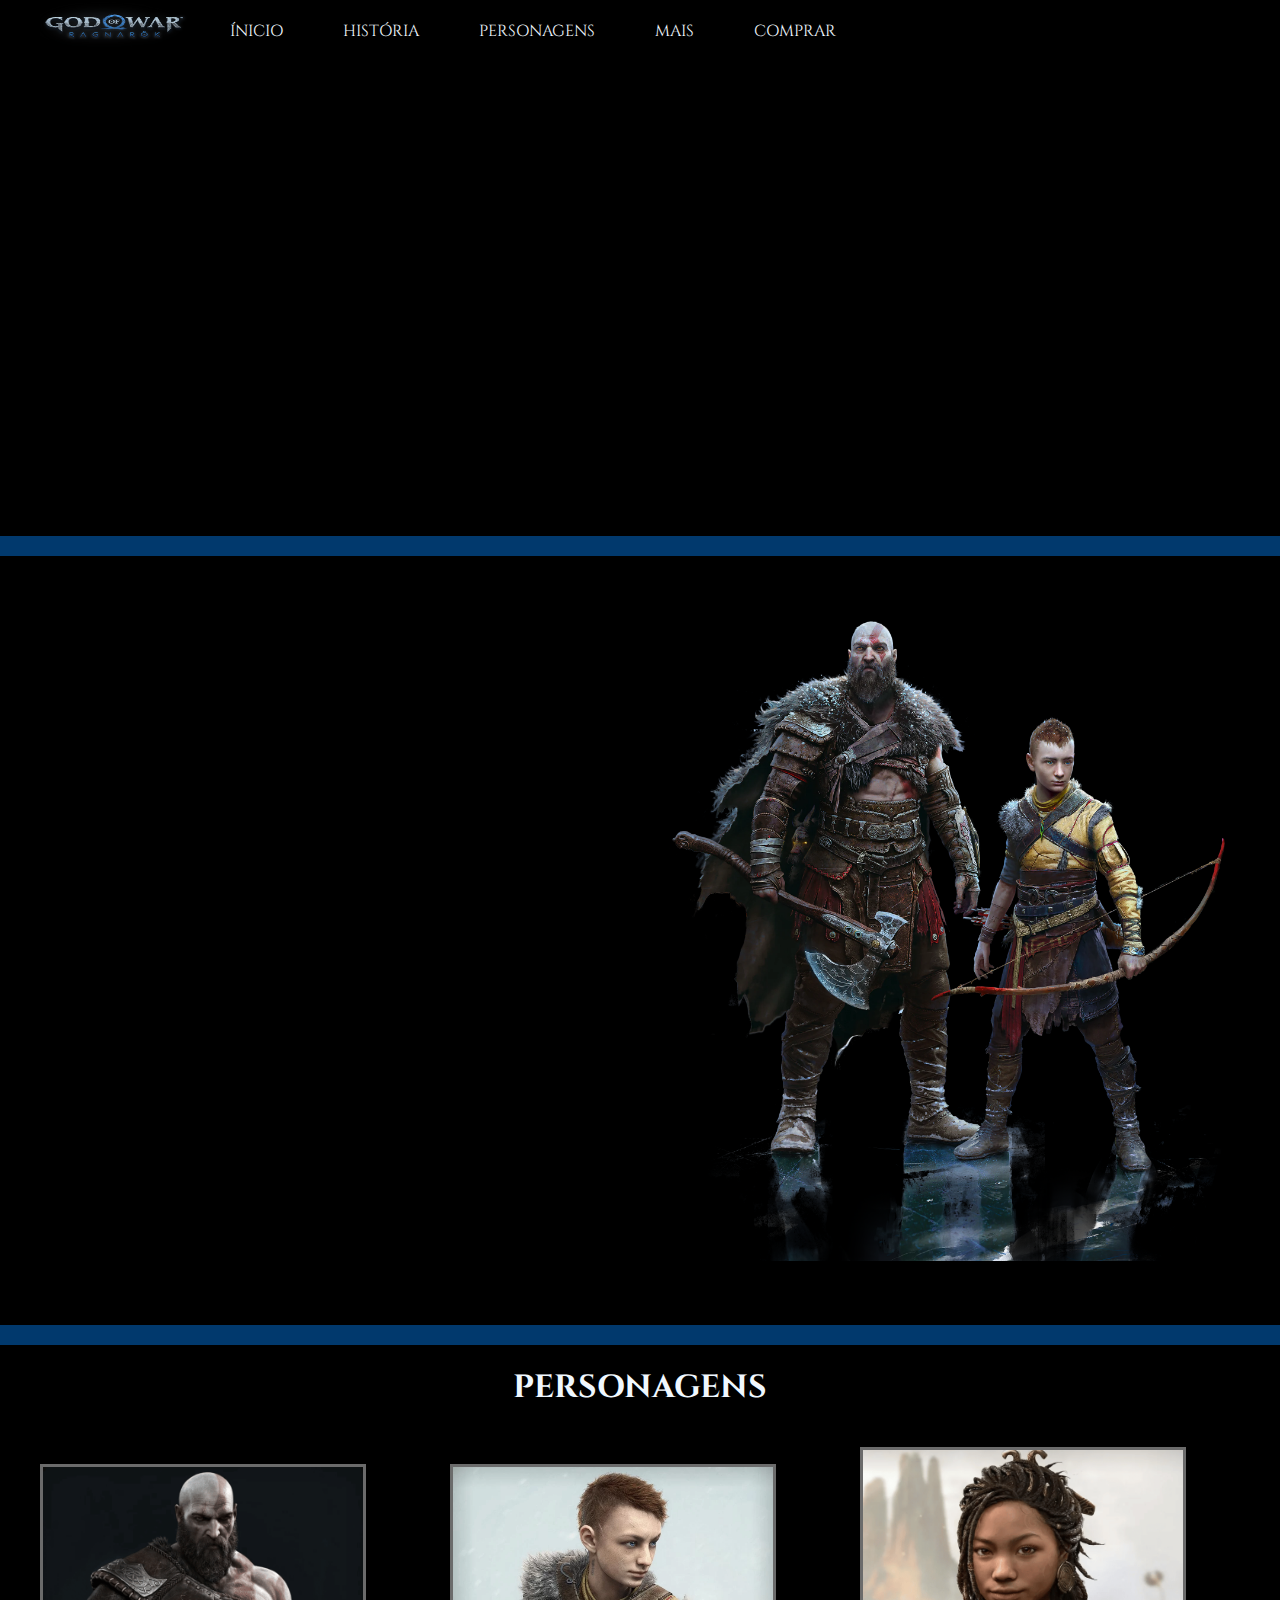
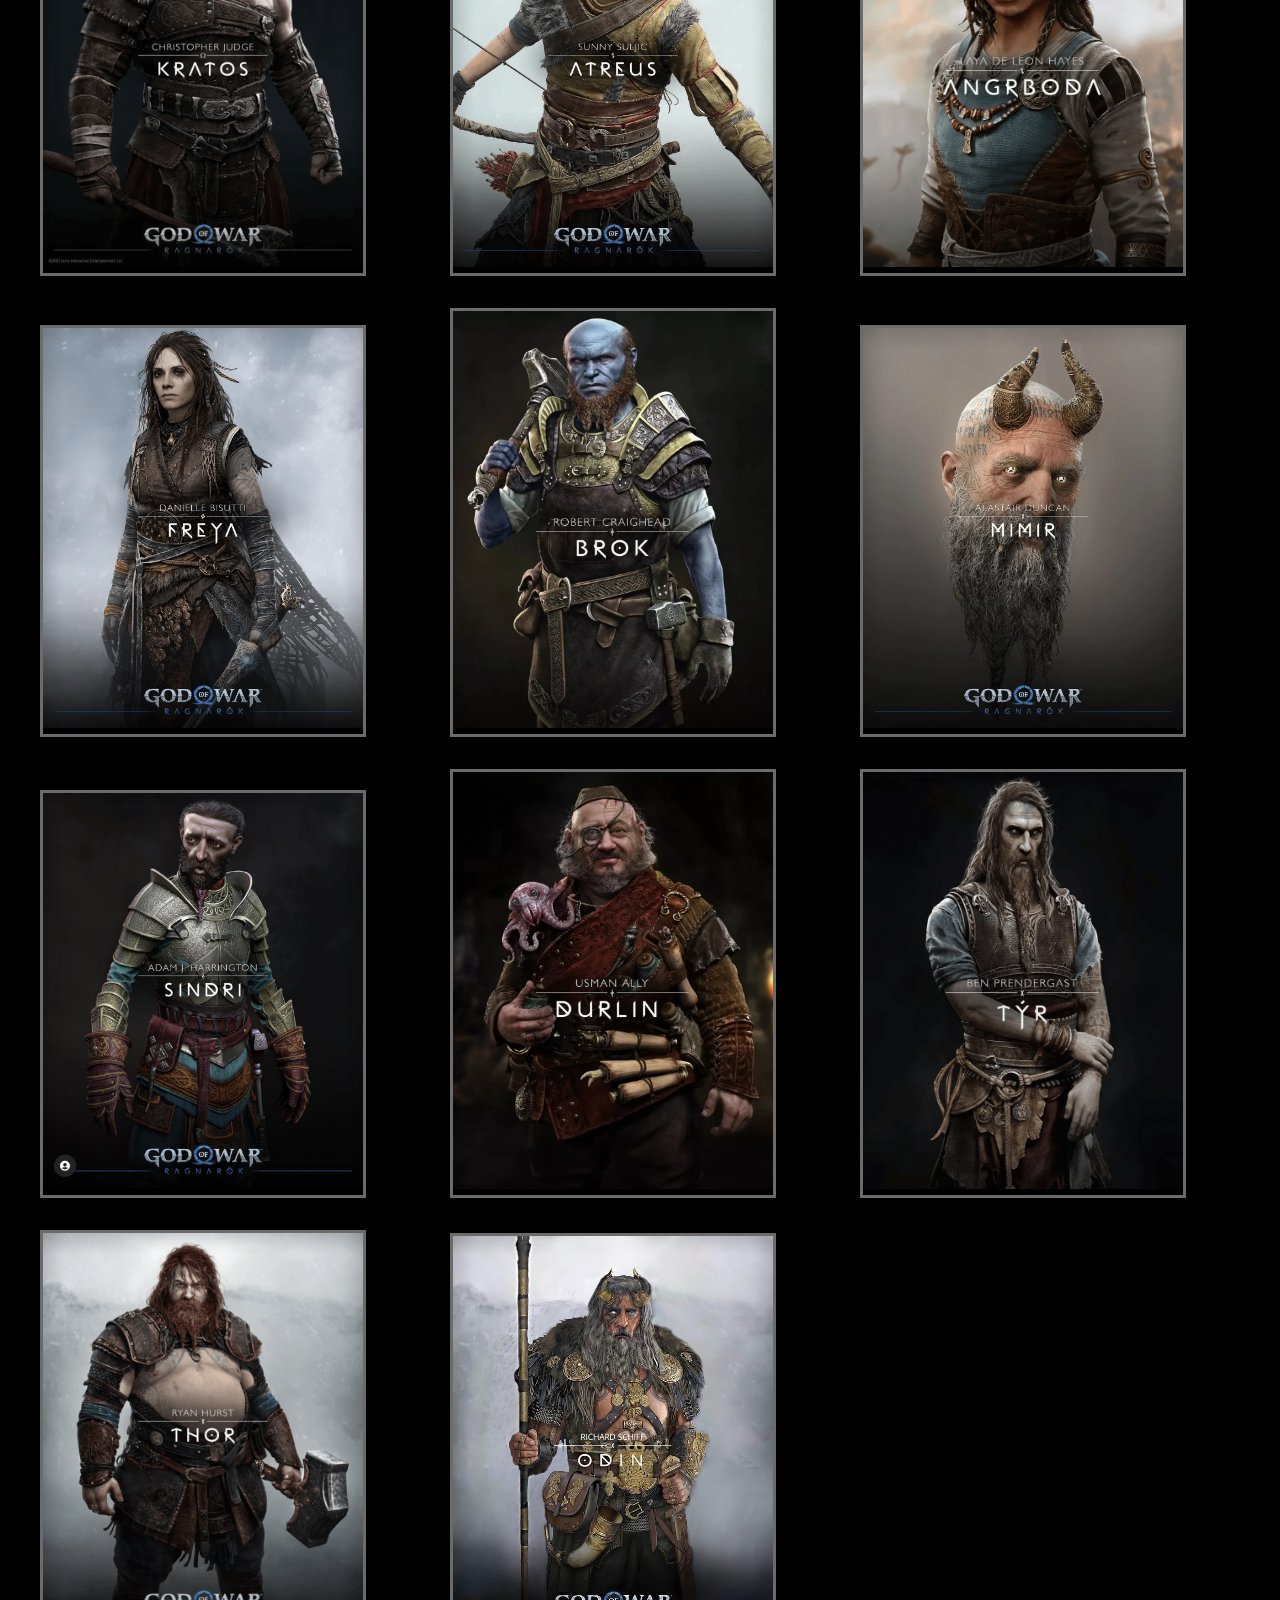
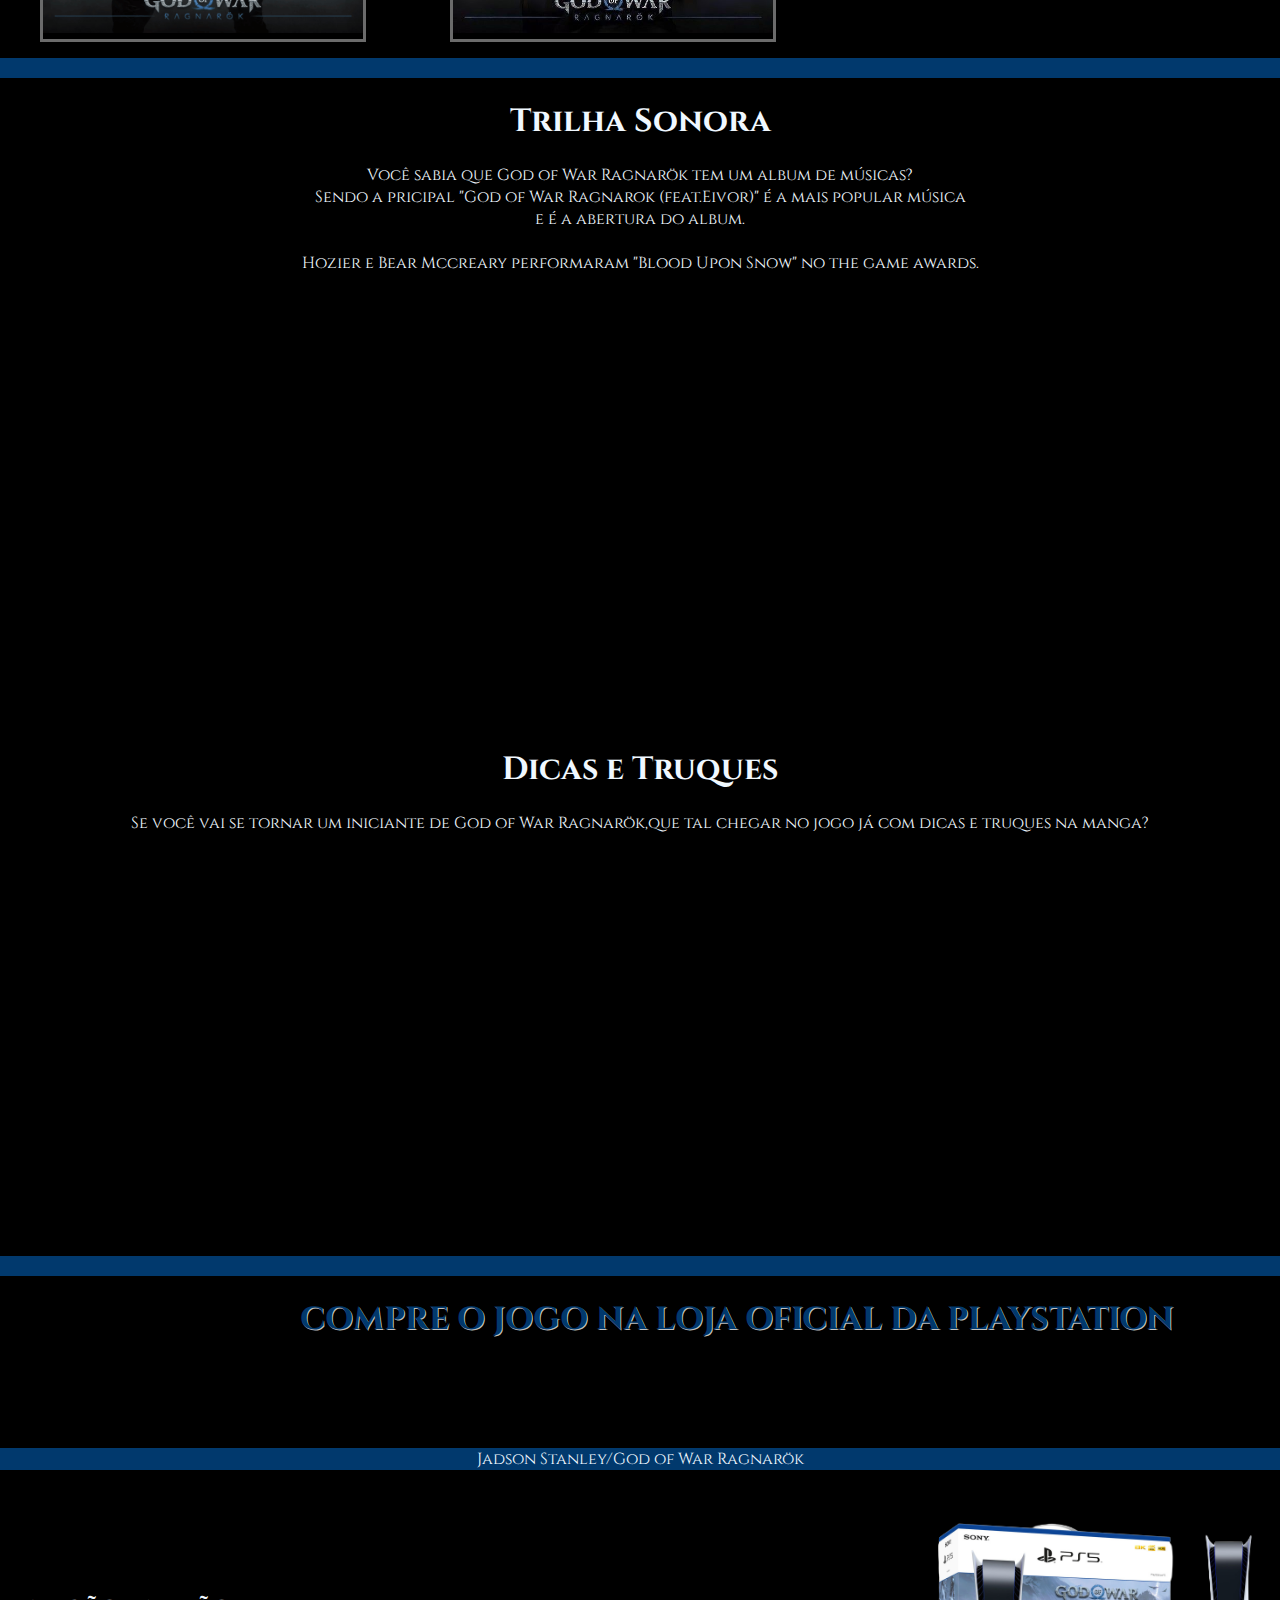
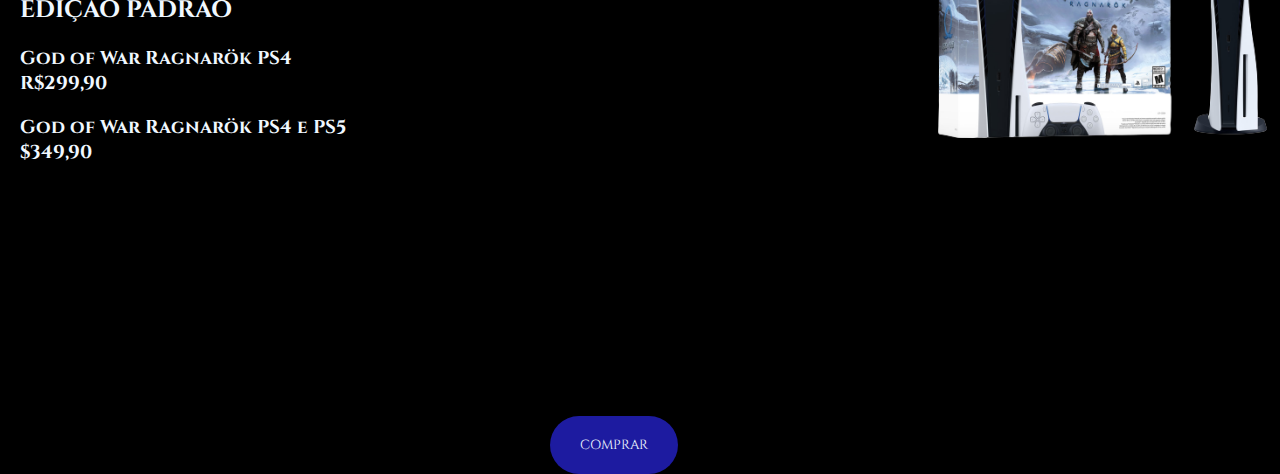
==== index.html @ a77cc80f "Add files via upload" ====
<!DOCTYPE html>
<html lang="pt_BR">
<head>
    <meta charset="UTF-8">
    <meta name="viewport" content="width=device-width, initial-scale=1.0">
    <link rel="preconnect" href="https://fonts.googleapis.com">

<!--Fonte-->
    <link rel="preconnect" href="https://fonts.gstatic.com" crossorigin>
<link href="https://fonts.googleapis.com/css2?family=Cinzel&display=swap" rel="stylesheet">
<!--Estilo-->
    <link rel="stylesheet" href="./src/css/style.css">
<!--Icone-->
    <link rel="icon" href="src/img/god r icon.png" type="img">
<!--Título-->
    <title>God of War Ragnarök</title>

</head>
    <body>
    
        <header>
     
            <!--menu-->
        
            
            <button class="menuresp">&#9776</button>
            <nav id="menu">
               
                 
                <ul>
                    
                    <img class="logo" src="src/img/God-Of-War-Ragnarok-Logo-PNG.png" width="200" height="80">
                    <li><a href="#home">ÍNICIO</a></li>
            
                
                    <li><a href="#historia">HISTÓRIA</a></li>
            
                
                    <li><a href="#personagens">PERSONAGENS</a></li>
            
                
                    <li><a href="#mais">MAIS</a></li>
            
                
                    <li><a href="#comprar">COMPRAR</a></li>
        

                    <li><a href="#">FECHAR</a></li>
                </ul>
     
        
            </nav>
    
        </header>
  
        <main>
     
        
            <article>
     
            
                <iframe id="home" class="godyt" width="100%" height="500" src="https://www.youtube.com/embed/x6oF3Jxu7X0?controls=0" title="God Of War Ragnarök - Trailer de Revelação do PlayStation Showcase 2021 | PS5" frameborder="0" allow="accelerometer; autoplay; clipboard-write; encrypted-media; gyroscope; picture-in-picture; web-share" allowfullscreen></iframe>
             
                <hr>
     
                <!--HISTÓRIA-->
    
                <div class="hb">
                    
                    <h1 id="historia">HISTÓRIA</h1>
     
                
                    <br>
     
                
                    <img class="hpng" src="src/img/kratos e atreus.webp" width="50%">
     
                
                    <p class="th">
     
                    
                        God of War: Ragnarok, se passa três anos<br>

     
                    
                        após o evento do jogo de 2018, com Atreus um pouco mais velho enquanto tenta entender <br> 
    
                    
                        suas origens e a importância de seu nome de batismo — Loki.<br><br>
     
     
    
     
                    
                        busca por respostas vai desencadear no auge do Ragnarok, o fim dos tempos Nórdicos.
     
                    <br><br>

     
                    Kratos irá auxiliar seu filho em sua jornada<br> 
     
                    explicações, acompanhado novamente da cabeça de Mimir. Em algum momento de sua busca <br>
     
                    os personagens irão se encontrar com Tyr,<br>
 
     
                    o Deus da Guerra Nórdico. <br><br>

     
                    Ele foi mencionado no jogo anterior, onde todos acreditavam <br>
     
                    que estava morto, mas que estava somente preso e será resgatado por Kratos — para ser um <br>
     
                    aliado ou inimigo.<br><br>


    
                    Com o Ragnarok se aproximando a guerra contra<br>
     
                    Asgard será inevitável e novos inimigos estarão no caminho de Atreus. Um deles é Thor, que <br>
     
                    já apareceu por um breve momento em uma cena pós-créditos do jogo anterior.<br><br>

     
                    Mas rivais antigos também estão presente. Freya,<br>
     
                    que jurou destruir Kratos e seu filho após derrotarem Baldur, estará de volta. <br><br> 
     
     
                    Anteriormente uma aliada, a personagem
     
                    nutre uma grande ira<br> contra os protagonistas e fará de tudo para
     
                    vingar a morte<br>  de seu descendente.</p>
    
                </div>
     
    
                <hr>

    
                <!--PERSONAGENS-->
     
                <h1 id="personagens">PERSONAGENS</h1>
       
        
                    <figure class="imgtexto"><img src="src/img/kratos.png" alt="Kratos" width="25%">
            
            
                    
                        <figcaption>Kratos era um guerreiro espartano <br>
                
                        
                            que desde criança sempre teve um grande <br>
                
                        
                            talento para a 
               
                        
                            guerra por causa de <br> suas origens divinas. Ele é um <br> 
                
                        
                            semideus, filho de Zeus com uma mortal, mas  não 
                
                        
                            sabia disso. Kratos tem <br> um irmão gêmeo chamado Deimos, <br>
                
                        
                            cuja história é revelada em <br>
                
                        
                            God of War: 
                
                        
                            Ghost of Sparta.
                
            
                    
                        </figcaption>
                    </figure>        
        
        
                    <figure class="imgtexto"><img src="src/img/atreus.webp" alt="Atreus" >
            
            
                        <figcaption>Atreus é filho de Kratos e Faye, uma Gigante da raça Jotun, 
                
                            e está em busca de entender quem ele é e o que a linhagem da mãe significa para seu futuro.
                
                            uma vez, ele será um personagem companheiro no novo jogo, oferecendo flechas e invocações 
                
                            mágicas como ajuda no combate.
            
                        </figcaption>
                    </figure>
        
        
                    <figure class="imgtexto"><img src="src/img/angrboda.png" alt="angrboda" >
           
           
                        <figcaption>Angrboda é uma jovem da raça Jotun, ou seja, é uma das poucas Gigantes que ainda estão vivas.
                
                            Em Ragnarok, ela será um interesse amoroso de Atreus.
                
                        </figcaption>
                    </figure>

        
                    <figure class="imgtexto"><img src="src/img/freya.webp" alt="Kratos" >
            
            
                        <figcaption>Ao lado de Thor, Freya é a outra vilã de Ragnarok. Ela foi introduzida no primeiro jogo
                 
                            e teve um papel importante na trama.
                
                 
                            Agora, a personagem está em busca de vingança contra Kratos pela morte de Baldur, seu filho. 
                
                            Ela é uma guerreira que sabe lutar e usar a arte da magia dos Vanir, um clã de deuses poderosos.
            
                        </figcaption>
                    </figure>

        
                    <figure class="imgtexto"><img src="src/img/brok.webp" alt="Kratos" >
            
            
                        <figcaption>Brok e Sindri são anões ferreiros, que se tornaram mestres na arte de criação de
                 
                            equipamentos de metal. Eles foram responsáveis por forjar o Machado Leviatã, de Kratos, 
                 
                            e a Mjölnir, o temido martelo de Thor.
                
                        </figcaption>
                    </figure>

        
                    <figure class="imgtexto"><img src="src/img/mimir.webp" alt="Kratos"  >
            
            
                        <figcaption>Mimir é o homem mais inteligente dos Nove Reinos e continua oferecendo conhecimento
                 
                            e informações para Kratos e Atreus enquanto é carinhosamente carregado no cinto do espartano.
                
                        </figcaption>
                    </figure>
    
        
                    <figure class="imgtexto"><img src="src/img/sindrii.jpeg" alt="Kratos">
            
            
                        <figcaption>Brok e Sindri são anões ferreiros, que se tornaram mestres na arte de criação
                 
                            de equipamentos de metal. Eles foram responsáveis por forjar o Machado Leviatã, de Kratos,
                  
                            e a Mjölnir, o temido martelo de Thor.
                
                        </figcaption>
                    </figure>

        
                    <figure class="imgtexto"><img src="src/img/durlin2.webp" alt="Kratos" >
            
            
                        <figcaption>
                
                            Durlin é um dos primeiros anões criados pelos deuses.
            
                        </figcaption>
                    </figure>
        
        
                    <figure class="imgtexto"><img src="src/img/tyr.png" alt="Kratos" >
            
            
                        <figcaption>Týr é o deus da guerra da mitologia nórdica e filho de Odin. Ao contrário da sua família
                
                            , ele não apoiou o extermínio dos Gigantes e tentou firmar um selo de paz com o clã Jotun.
                 
                            No entanto, acabou sendo aprisionado pelo próprio pai.
                
                        </figcaption>
                    </figure>

        
                    <figure class="imgtexto"><img src="src/img/thor.png" alt="Kratos" >
            
            
                        <figcaption>Um dos personagens inéditos e mais esperados pelos fãs, Thor é o deus do trovão 
                
                            e filho de Odin, sendo responsável pelo quase extermínio dos Gigantes nos Nove Reinos.

                
                            Com o poderoso martelo Mjölnir, ele será um dos principais vilões da história por 
                
                            estar em busca de vingança contra Kratos pela morte de seus filhos, Magni e Modi.
            
                        </figcaption>
                    </figure>

        
                    <figure class="imgtexto"><img src="src/img/odin.jpg" alt="Kratos" >
            
            
                        <figcaption>Ele é um dos deuses mais poderosos da mitologia nórdica, sendo rei de Asgard,
                 
                            pai de Thor e líder dos clãs Aesir e Vanir.
                
                        </figcaption>
                    </figure>
       
                </div>
      
            </article>

       
        <hr>

       
       <!--MAIS-->
      
            <article>
        
        
                <h1 id="mais">Trilha Sonora</h1>
      
      
        
                <p class="maistext">Você sabia que God of War Ragnarök tem um album de músicas?<br>
        
                    Sendo a pricipal "God of War Ragnarok (feat.Eivor)" é a mais popular música<br> e é a abertura do album.<br>
        
                    <br> Hozier e Bear Mccreary performaram "Blood Upon Snow" no the game awards. <br> </p>

        
                    <iframe class="soundtrack" height="400" src="https://www.youtube.com/embed/BQMXQSKoAtg" title="God of War: Ragnarök - Complete Soundtrack - Full OST Album" frameborder="0" allow="accelerometer; autoplay; clipboard-write; encrypted-media; gyroscope; picture-in-picture; web-share" allowfullscreen></iframe>
        

       
                    <h1>Dicas e Truques</h1> 
        
       
                <p class="maistext">Se você vai se tornar um iniciante de God of War Ragnarök,que tal chegar no jogo já com dicas e truques na manga?</p>

       
                <iframe class="dt" height="400" src="https://www.youtube.com/embed/3df2_dBWqjk" title="GOD OF WAR RAGNAROK: 10 DICAS &amp; TRUQUES PARA EXTRAIR O MÁXIMO DO GAMEPLAY (SEM SPOILERS)" frameborder="0" allow="accelerometer; autoplay; clipboard-write; encrypted-media; gyroscope; picture-in-picture; web-share" allowfullscreen></iframe>
      
            </article>

      <hr>
      
      <!--COMPRAR-->
        <article>
            <div id="comprar">
                <video src="src/video/video kratos byNegaoLimdo.mp4" width="99%" autoplay muted loop></video>
                
                <div class="sobrepor">

                 <h1 class="ctitulo"> COMPRE O JOGO NA LOJA OFICIAL DA PLAYSTATION</h1>
        
                    <button class="comprarjogo"><a class="linkcj"
                 
                      href="https://www.playstation.com/pt-br/games/god-of-war-ragnarok/#buy-now">
                      COMPRAR</a>
                
                    </button>
       
                  <img class="ci" src="src/img/produtos png.png" width="50%">
                  
                    <div class="ctxt">
                       <h2>EDIÇÃO PADRÃO</h2>
        
                       <h3>God of War Ragnarök PS4 <br>
                       R$299,90</h3>

                      <h3> God of War Ragnarök PS4 e PS5 <br>
                       $349,90</h3>
                    </div>
                </div>
            </div>
        </article>  
          
        <article>

        </article>
    

    </main>
       
            <!--RODAPÉ-->
      
            <footer>
        
       
                <nav>
           
                        <p class="footertext">Jadson Stanley/God of War Ragnarök</p>
       
                </nav>
       
    
            </footer>
     
    </body>
</html>
---- src/css/style.css ----
body{
    background: rgb(0, 0, 0);
    margin: 0;
}

*{
    color: aliceblue;
    font-family: 'Cinzel', serif;
}

.menuresp{
  background-color: transparent;
  border-style: none;
  position:relative;
  width: 50px;
  color: rgb(5, 30, 255);
  font-size: 25px;
}


.menuresp:enabled ~ #menu ul{
  transition: 0.5s;
}
.menuresp:focus ~ #menu ul {
  z-index: 1;
}

  @media (max-width:700px) {
    .trailer{
    width: 100%;
    }
    
    #menu ul {
      flex-direction: column;
      margin: 0;
      padding: 0;
      z-index: -1;
      position: absolute;
      top:20px;
    }
    
    .ctitulo{
      font-size: small;
      position:relative;
      text-align: center;

    }
    .ctxt{
      font-size:xx-small;
      bottom: 150px;
    }

    .ci {
      width: 130px;
      left: 110px;
    }

    .comprarjogo {
      font-size: small;
      top: 20px;
      left: 120px;
    }

    figure.imgtexto {
      display:flex;
      width: 80%;
    }
  }

  @media (min-width:900px){
    .trailer{
      width: 100%;
      height: 500px;
      }
      .ci {
      left: 550px;
      top: 50px;
      }
      .ctxt {
       bottom: 250px;
       left: 20px;
      }
      .ctitulo {
       left: 180px;
      }
      .comprarjogo{
        top: 100px;
        left: 430px;
      }
      .menuresp {
       display: none;
      }

    #menu ul li:last-child a{
      float:none;
      display: none;
   }
   figure.imgtexto {
    display:inline-block;
    width: 25%;
  }
   #menu{
    position: fixed;
    
   }
  }
    @media (min-width:1280px){
      .trailer{
        width: 100%;
        height: 500px;
        }
        .ci {
        left: 800px;
        top: 50px;
        }
        .ctxt {
         bottom: 250px;
         left: 20px;
        }
        .ctitulo {
         left: 300px;
        }
        .comprarjogo{
          top: 250px;
          left: 550px;
        }
        figure.imgtexto {
          display:inline-block;
          width: 25%;
        }
      }

#menu{
  background-color: rgb(0, 0, 0);
  width: 100%;
  
}

#menu ul{
  
  margin: 0;
  display: flex;
  background-color: rgba(0, 0, 0, 0.678);
  overflow: hidden;
}

#menu ul li{
  display: inline;
} 

.logo{
  width: 150px;
  height: 50px;
}

#menu ul li a{
    margin-left: 20px;
    padding: 20px;
    display:inline-block;
    text-decoration: none;
    transition: background .3s;
}

#menu ul li a:hover{
  background-color: rgb(1, 57, 109);
}

hr{
  padding: 10px;
  background-color: rgb(1, 57, 109);
  margin: auto;
  border-style: none;
}

h1{
   text-align: center;
}

.hpng{
  float: right;
}

figure:hover{
  cursor: pointer;
}

figure.imgtexto {
  position: relative;
  border: 3px solid rgba(255, 255, 255, 0.418) ;
}

figure.imgtexto img{
  width: 100%;
  height: 100%;
}


figure.imgtexto figcaption{
  opacity: 0;
  position: absolute;
  top: 0px;
  background-color: rgba(0, 0, 0, 0.63);
  width: 100%;
  height: 100%;
  box-sizing: border-box;
  transition: opacity 1s;
  text-align: center;
}

figure.imgtexto:hover figcaption{
  opacity: 1;
}

.hb{
  background-image: url(https://img.freepik.com/fotos-premium/fundo-de-textura-de-papel-retro-vintage-velho-grunge_47840-948.jpg);
}

#historia{
  margin: 0;
  color: black;
  }

.th{
  color: black;
  margin-top: 0;
  margin-left: 20px;
  margin-bottom: 0;
}

.soundtrack{
  padding-top: 30px;
  width: 100%;
}

.maistext{
  text-align: center;
}

.dt{
  width: 100%;
}

.ctitulo{
  color: rgb(1, 57, 109);
  text-shadow: 1px 1px rgba(255, 255, 255, 0.774);
  text-transform: uppercase;
  position: relative;
}

.ci{
 position: relative;
}

.ctxt{
  position: relative;
}

.comprarjogo{
 
  padding: 20px 30px 20px 30px;
  color: rgb(255, 255, 255);
  background-color: rgb(29, 27, 160);
  border-style: none;
  border-radius: 30px;
  position: relative;
}

.comprarjogo:hover{
  background-color: #0dd;
		box-shadow: inset 0 0 0 rgba(0,170,170,0.5), 0 0 1.5em rgba(0,170,170,0.7);
    transition: 1s;
	}


.linkcj{
  text-decoration: none;
}

.linkcj:hover{
  color: black;
}

footer{
  background-color: rgb(1, 57, 109);
}

figure.imgtexto:hover {
  border: 3px solid rgb(1, 57, 109) ;
  transition: 1s;
}

footer ul{
 margin: 0;
 margin-left: 28%;
}

footer ul li {
  display: inline-flex;
  margin: 0px 10px 0px 10px; 
  
}

footer ul li a {
  text-decoration: none;
 
}

footer ul li a:hover {
  color: aqua;
}

.footertext{
  text-align: center;
}

#comprar{
 position: relative;
}

.sobrepor{
  position: absolute;
  top: 0;
}

.godyt{
  margin-top: 30px;
}
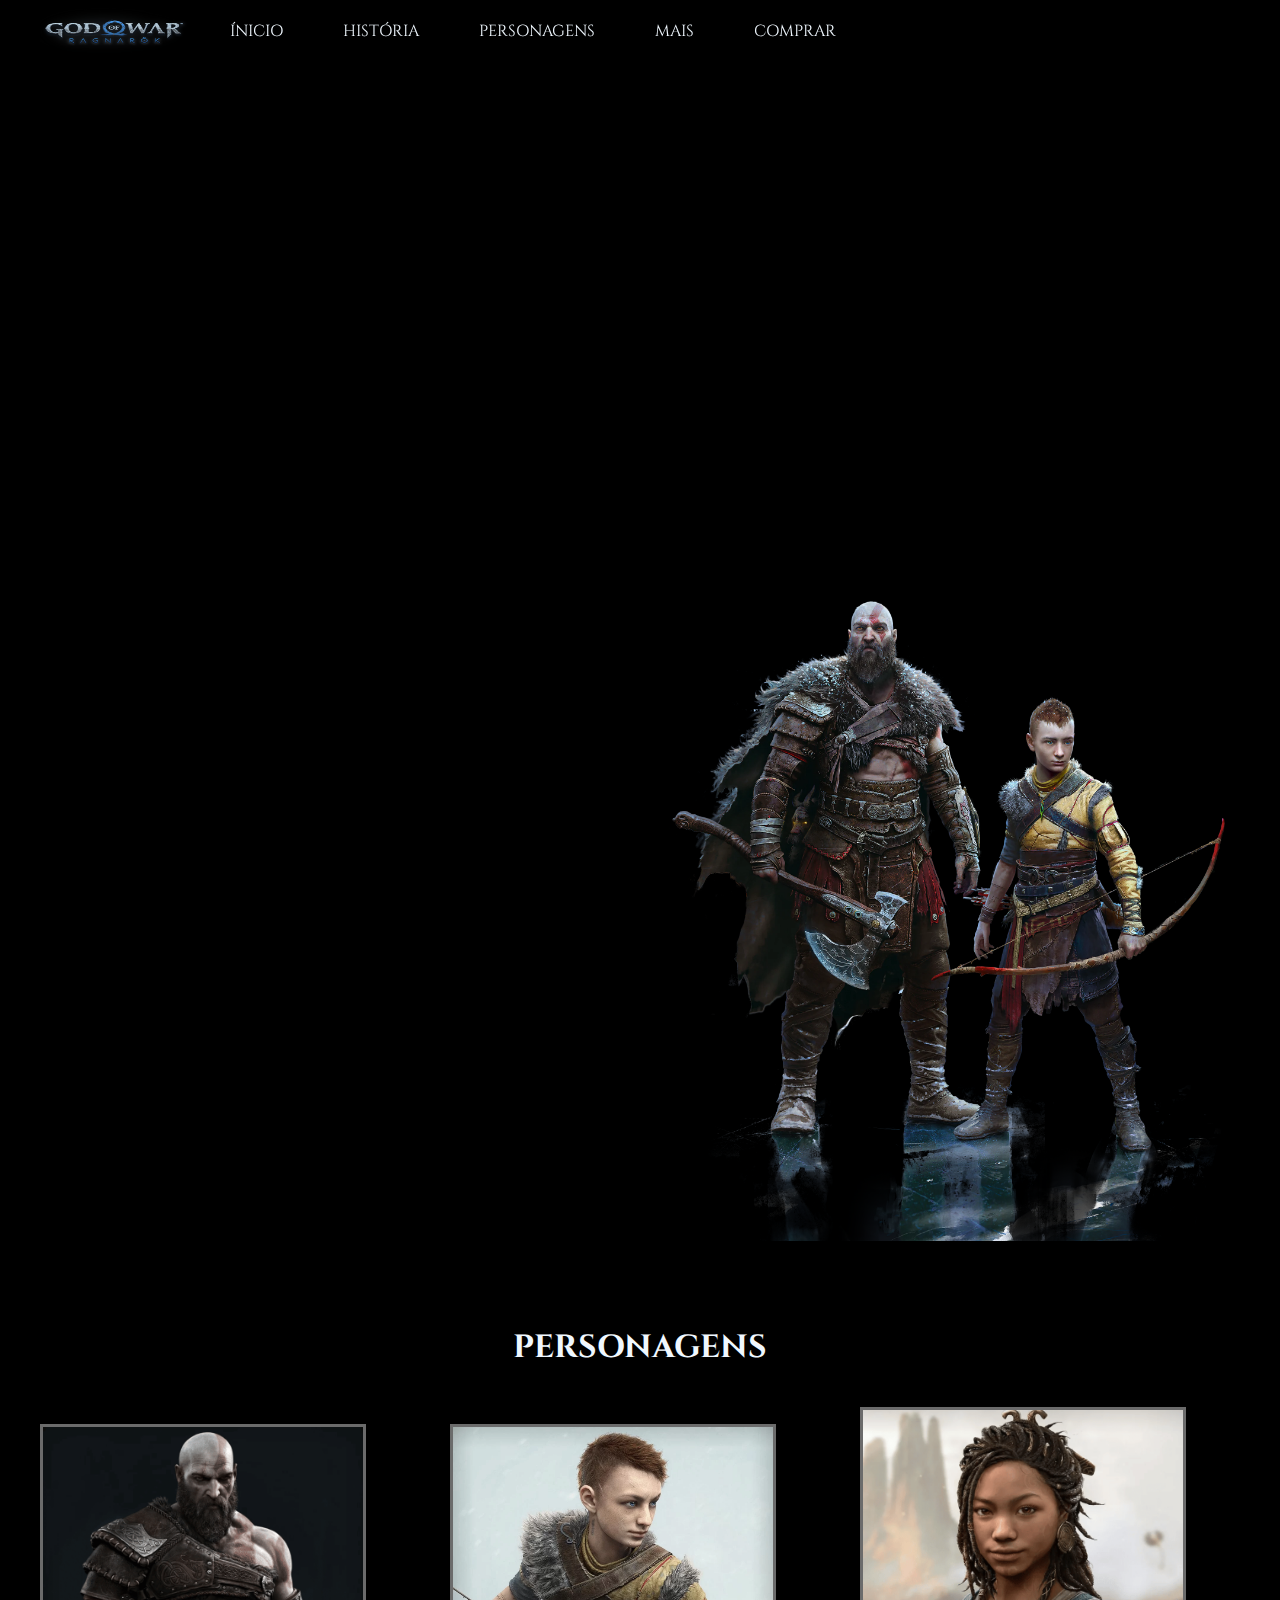
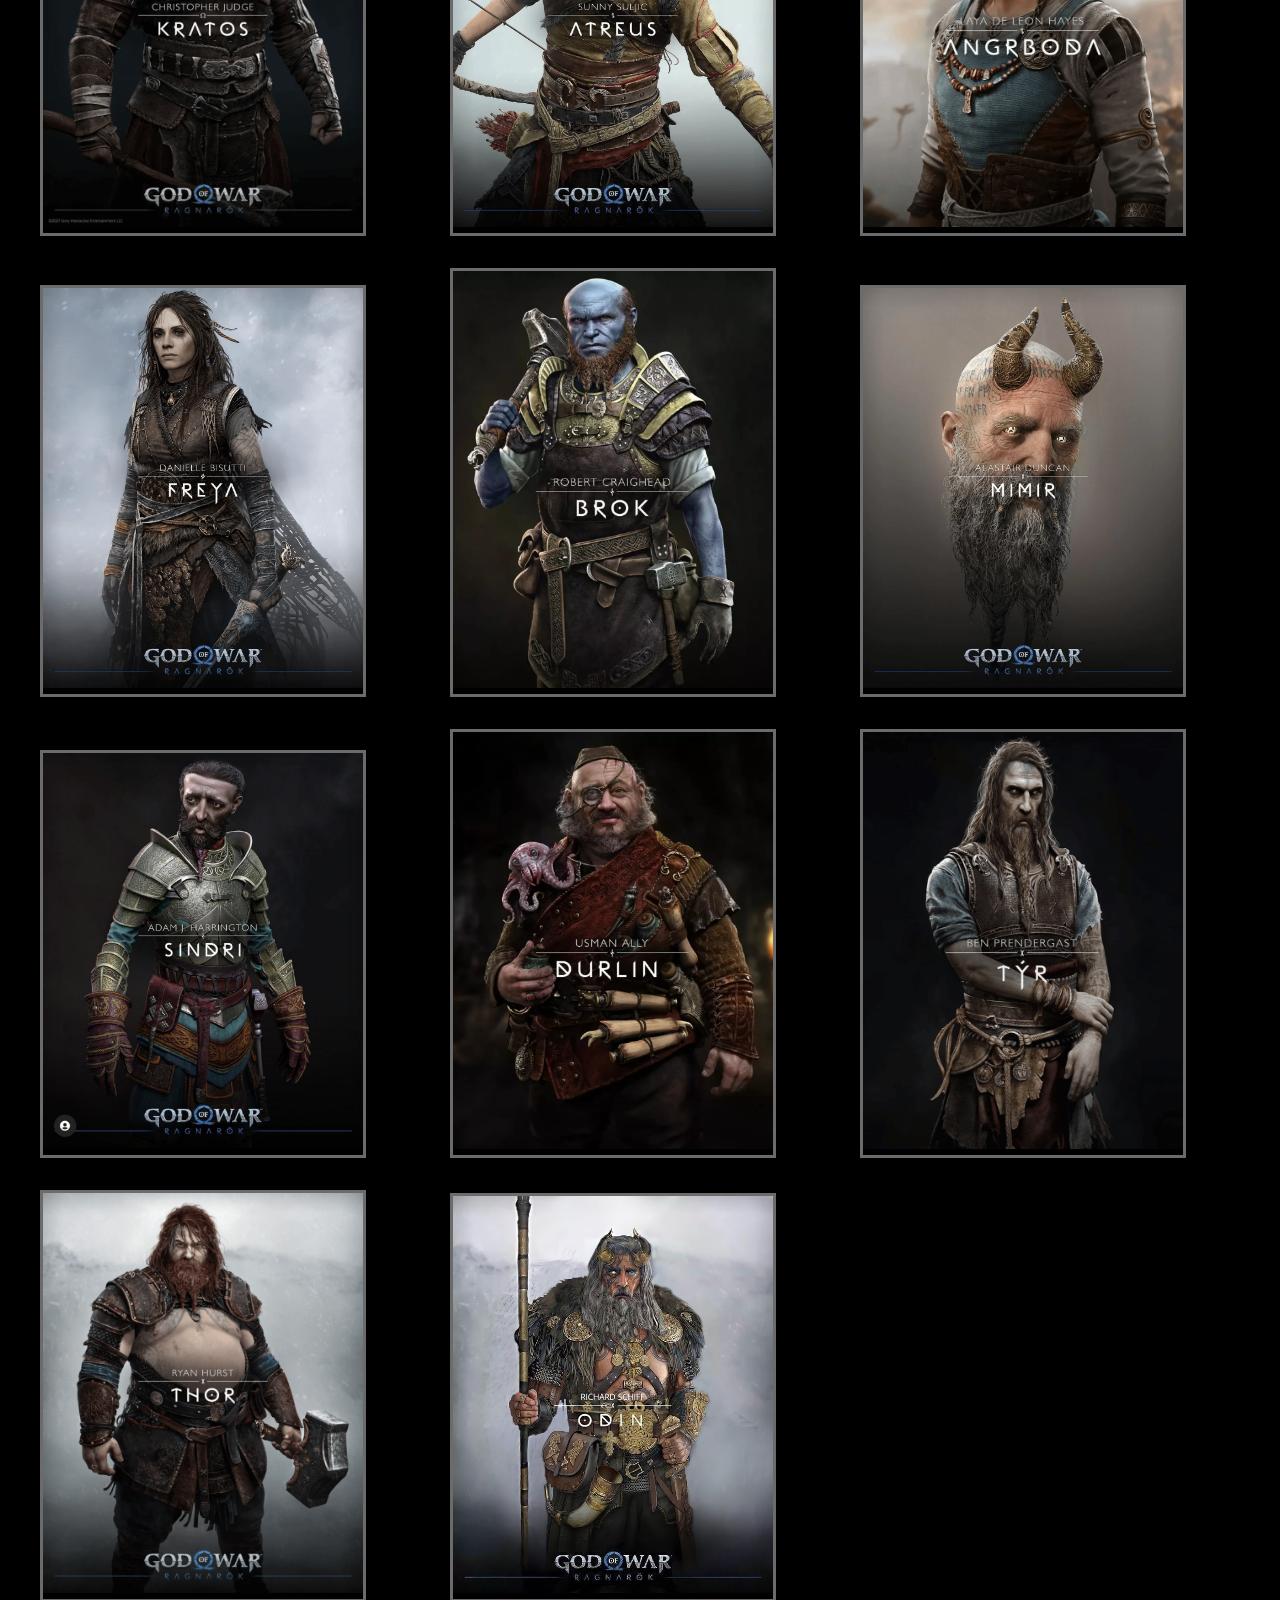
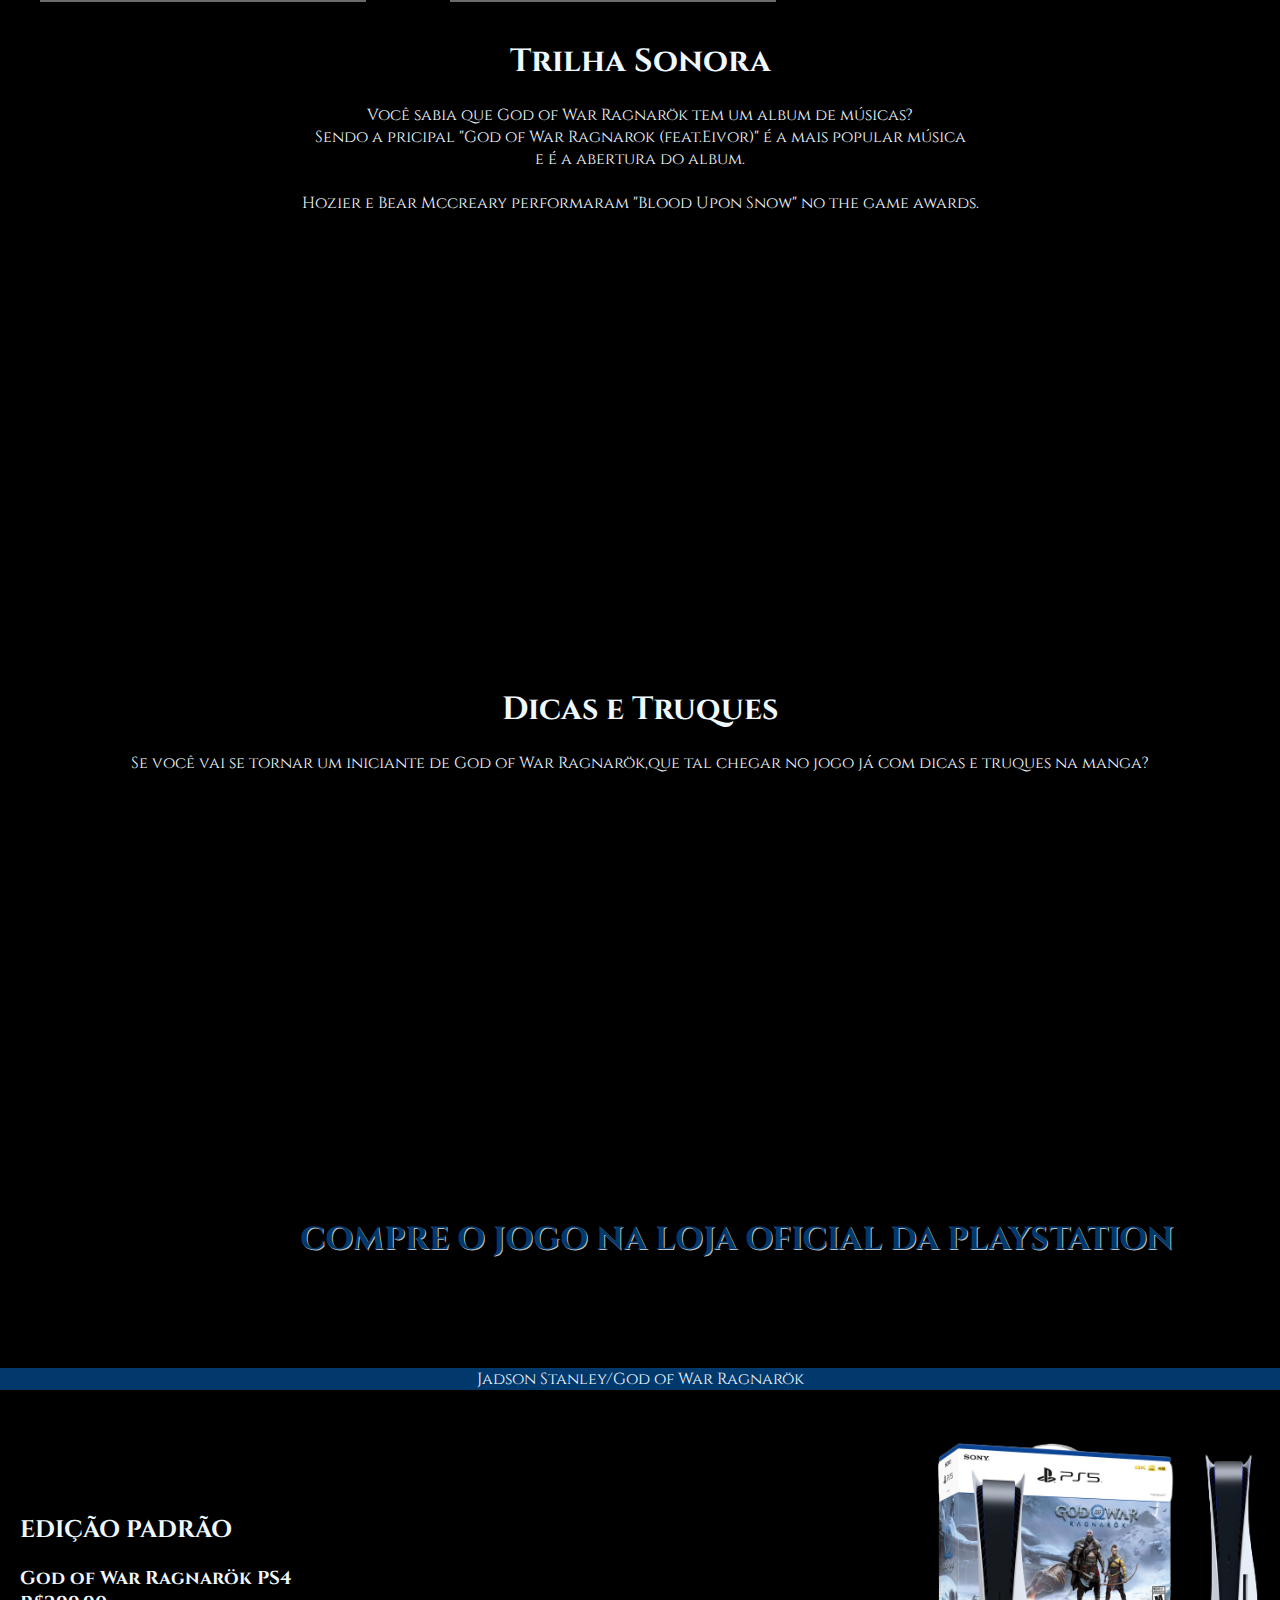
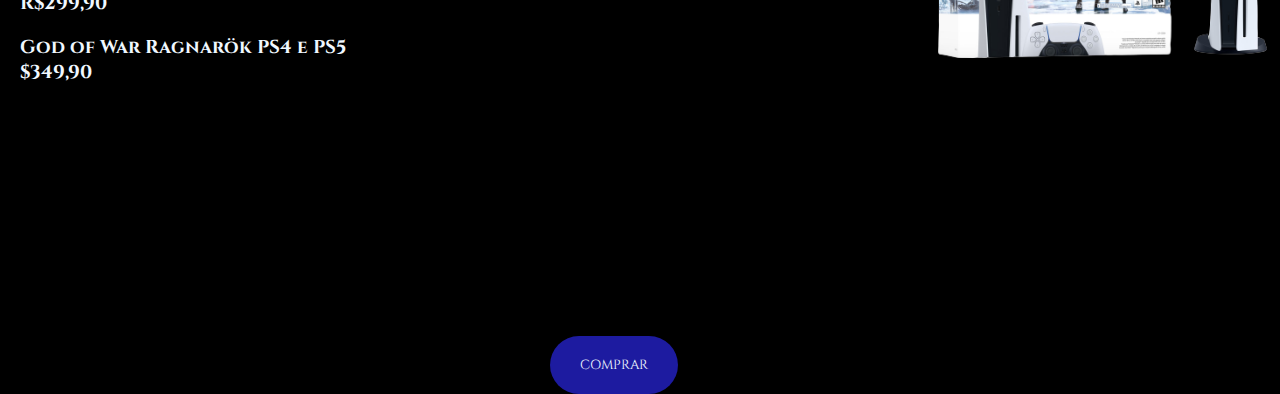
==== commit 174bf325: "Add files via upload" ====
--- a/index.html
+++ b/index.html
@@ -1,405 +1,419 @@
 <!DOCTYPE html>
 <html lang="pt_BR">
+
 <head>
     <meta charset="UTF-8">
     <meta name="viewport" content="width=device-width, initial-scale=1.0">
     <link rel="preconnect" href="https://fonts.googleapis.com">
 
-<!--Fonte-->
+    <!--Fonte-->
     <link rel="preconnect" href="https://fonts.gstatic.com" crossorigin>
-<link href="https://fonts.googleapis.com/css2?family=Cinzel&display=swap" rel="stylesheet">
-<!--Estilo-->
+    <link href="https://fonts.googleapis.com/css2?family=Cinzel&display=swap" rel="stylesheet">
+    <!--Estilo-->
     <link rel="stylesheet" href="./src/css/style.css">
-<!--Icone-->
+    <!--Icone-->
     <link rel="icon" href="src/img/god r icon.png" type="img">
-<!--Título-->
+    <!--Título-->
     <title>God of War Ragnarök</title>
 
 </head>
-    <body>
-    
-        <header>
-     
-            <!--menu-->
-        
-            
-            <button class="menuresp">&#9776</button>
-            <nav id="menu">
-               
-                 
-                <ul>
-                    
-                    <img class="logo" src="src/img/God-Of-War-Ragnarok-Logo-PNG.png" width="200" height="80">
-                    <li><a href="#home">ÍNICIO</a></li>
-            
-                
-                    <li><a href="#historia">HISTÓRIA</a></li>
-            
-                
-                    <li><a href="#personagens">PERSONAGENS</a></li>
-            
-                
-                    <li><a href="#mais">MAIS</a></li>
-            
-                
-                    <li><a href="#comprar">COMPRAR</a></li>
-        
-
-                    <li><a href="#">FECHAR</a></li>
-                </ul>
-     
-        
-            </nav>
-    
-        </header>
-  
-        <main>
-     
-        
-            <article>
-     
-            
-                <iframe id="home" class="godyt" width="100%" height="500" src="https://www.youtube.com/embed/x6oF3Jxu7X0?controls=0" title="God Of War Ragnarök - Trailer de Revelação do PlayStation Showcase 2021 | PS5" frameborder="0" allow="accelerometer; autoplay; clipboard-write; encrypted-media; gyroscope; picture-in-picture; web-share" allowfullscreen></iframe>
-             
-                <hr>
-     
-                <!--HISTÓRIA-->
-    
-                <div class="hb">
-                    
-                    <h1 id="historia">HISTÓRIA</h1>
-     
-                
-                    <br>
-     
-                
-                    <img class="hpng" src="src/img/kratos e atreus.webp" width="50%">
-     
-                
-                    <p class="th">
-     
-                    
-                        God of War: Ragnarok, se passa três anos<br>
-
-     
-                    
-                        após o evento do jogo de 2018, com Atreus um pouco mais velho enquanto tenta entender <br> 
-    
-                    
-                        suas origens e a importância de seu nome de batismo — Loki.<br><br>
-     
-     
-    
-     
-                    
-                        busca por respostas vai desencadear no auge do Ragnarok, o fim dos tempos Nórdicos.
-     
+
+<body>
+
+    <header>
+
+        <!--menu-->
+
+
+        <button class="menuresp">&#9776</button>
+        <nav id="menu">
+
+
+            <ul>
+
+                <img class="logo" src="src/img/God-Of-War-Ragnarok-Logo-PNG.png" width="200" height="80">
+                <li><a href="#home">ÍNICIO</a></li>
+
+
+                <li><a href="#historia">HISTÓRIA</a></li>
+
+
+                <li><a href="#personagens">PERSONAGENS</a></li>
+
+
+                <li><a href="#mais">MAIS</a></li>
+
+
+                <li><a href="#comprar">COMPRAR</a></li>
+
+
+                <li><a href="#">FECHAR</a></li>
+            </ul>
+
+
+        </nav>
+
+    </header>
+
+    <main>
+
+
+        <article class="centro">
+
+
+            <iframe id="home" class="godyt" width="100%" height="500"
+                src="https://www.youtube.com/embed/x6oF3Jxu7X0?controls=0"
+                title="God Of War Ragnarök - Trailer de Revelação do PlayStation Showcase 2021 | PS5" frameborder="0"
+                allow="accelerometer; autoplay; clipboard-write; encrypted-media; gyroscope; picture-in-picture; web-share"
+                allowfullscreen></iframe>
+
+
+
+            <!--HISTÓRIA-->
+
+            <div class="hb">
+
+                <h1 id="historia">HISTÓRIA</h1>
+
+
+                <br>
+
+
+                <img class="hpng" src="src/img/kratos e atreus.webp" width="50%">
+
+
+                <p class="th">
+
+
+                    God of War: Ragnarok, se passa três anos<br>
+
+
+
+                    após o evento do jogo de 2018, com Atreus um pouco mais velho enquanto tenta entender <br>
+
+
+                    suas origens e a importância de seu nome de batismo — Loki.<br><br>
+
+
+
+
+
+                    busca por respostas vai desencadear no auge do Ragnarok, o fim dos tempos Nórdicos.
+
                     <br><br>
 
-     
-                    Kratos irá auxiliar seu filho em sua jornada<br> 
-     
+
+                    Kratos irá auxiliar seu filho em sua jornada<br>
+
                     explicações, acompanhado novamente da cabeça de Mimir. Em algum momento de sua busca <br>
-     
+
                     os personagens irão se encontrar com Tyr,<br>
- 
-     
+
+
                     o Deus da Guerra Nórdico. <br><br>
 
-     
+
                     Ele foi mencionado no jogo anterior, onde todos acreditavam <br>
-     
+
                     que estava morto, mas que estava somente preso e será resgatado por Kratos — para ser um <br>
-     
+
                     aliado ou inimigo.<br><br>
 
 
-    
+
                     Com o Ragnarok se aproximando a guerra contra<br>
-     
+
                     Asgard será inevitável e novos inimigos estarão no caminho de Atreus. Um deles é Thor, que <br>
-     
+
                     já apareceu por um breve momento em uma cena pós-créditos do jogo anterior.<br><br>
 
-     
+
                     Mas rivais antigos também estão presente. Freya,<br>
-     
-                    que jurou destruir Kratos e seu filho após derrotarem Baldur, estará de volta. <br><br> 
-     
-     
+
+                    que jurou destruir Kratos e seu filho após derrotarem Baldur, estará de volta. <br><br>
+
+
                     Anteriormente uma aliada, a personagem
-     
+
                     nutre uma grande ira<br> contra os protagonistas e fará de tudo para
-     
-                    vingar a morte<br>  de seu descendente.</p>
-    
-                </div>
-     
-    
-                <hr>
-
-    
-                <!--PERSONAGENS-->
-     
-                <h1 id="personagens">PERSONAGENS</h1>
-       
-        
-                    <figure class="imgtexto"><img src="src/img/kratos.png" alt="Kratos" width="25%">
-            
-            
-                    
-                        <figcaption>Kratos era um guerreiro espartano <br>
-                
-                        
-                            que desde criança sempre teve um grande <br>
-                
-                        
-                            talento para a 
-               
-                        
-                            guerra por causa de <br> suas origens divinas. Ele é um <br> 
-                
-                        
-                            semideus, filho de Zeus com uma mortal, mas  não 
-                
-                        
-                            sabia disso. Kratos tem <br> um irmão gêmeo chamado Deimos, <br>
-                
-                        
-                            cuja história é revelada em <br>
-                
-                        
-                            God of War: 
-                
-                        
-                            Ghost of Sparta.
-                
-            
-                    
-                        </figcaption>
-                    </figure>        
-        
-        
-                    <figure class="imgtexto"><img src="src/img/atreus.webp" alt="Atreus" >
-            
-            
-                        <figcaption>Atreus é filho de Kratos e Faye, uma Gigante da raça Jotun, 
-                
-                            e está em busca de entender quem ele é e o que a linhagem da mãe significa para seu futuro.
-                
-                            uma vez, ele será um personagem companheiro no novo jogo, oferecendo flechas e invocações 
-                
-                            mágicas como ajuda no combate.
-            
-                        </figcaption>
-                    </figure>
-        
-        
-                    <figure class="imgtexto"><img src="src/img/angrboda.png" alt="angrboda" >
-           
-           
-                        <figcaption>Angrboda é uma jovem da raça Jotun, ou seja, é uma das poucas Gigantes que ainda estão vivas.
-                
-                            Em Ragnarok, ela será um interesse amoroso de Atreus.
-                
-                        </figcaption>
-                    </figure>
-
-        
-                    <figure class="imgtexto"><img src="src/img/freya.webp" alt="Kratos" >
-            
-            
-                        <figcaption>Ao lado de Thor, Freya é a outra vilã de Ragnarok. Ela foi introduzida no primeiro jogo
-                 
-                            e teve um papel importante na trama.
-                
-                 
-                            Agora, a personagem está em busca de vingança contra Kratos pela morte de Baldur, seu filho. 
-                
-                            Ela é uma guerreira que sabe lutar e usar a arte da magia dos Vanir, um clã de deuses poderosos.
-            
-                        </figcaption>
-                    </figure>
-
-        
-                    <figure class="imgtexto"><img src="src/img/brok.webp" alt="Kratos" >
-            
-            
-                        <figcaption>Brok e Sindri são anões ferreiros, que se tornaram mestres na arte de criação de
-                 
-                            equipamentos de metal. Eles foram responsáveis por forjar o Machado Leviatã, de Kratos, 
-                 
-                            e a Mjölnir, o temido martelo de Thor.
-                
-                        </figcaption>
-                    </figure>
-
-        
-                    <figure class="imgtexto"><img src="src/img/mimir.webp" alt="Kratos"  >
-            
-            
-                        <figcaption>Mimir é o homem mais inteligente dos Nove Reinos e continua oferecendo conhecimento
-                 
-                            e informações para Kratos e Atreus enquanto é carinhosamente carregado no cinto do espartano.
-                
-                        </figcaption>
-                    </figure>
-    
-        
-                    <figure class="imgtexto"><img src="src/img/sindrii.jpeg" alt="Kratos">
-            
-            
-                        <figcaption>Brok e Sindri são anões ferreiros, que se tornaram mestres na arte de criação
-                 
-                            de equipamentos de metal. Eles foram responsáveis por forjar o Machado Leviatã, de Kratos,
-                  
-                            e a Mjölnir, o temido martelo de Thor.
-                
-                        </figcaption>
-                    </figure>
-
-        
-                    <figure class="imgtexto"><img src="src/img/durlin2.webp" alt="Kratos" >
-            
-            
-                        <figcaption>
-                
-                            Durlin é um dos primeiros anões criados pelos deuses.
-            
-                        </figcaption>
-                    </figure>
-        
-        
-                    <figure class="imgtexto"><img src="src/img/tyr.png" alt="Kratos" >
-            
-            
-                        <figcaption>Týr é o deus da guerra da mitologia nórdica e filho de Odin. Ao contrário da sua família
-                
-                            , ele não apoiou o extermínio dos Gigantes e tentou firmar um selo de paz com o clã Jotun.
-                 
-                            No entanto, acabou sendo aprisionado pelo próprio pai.
-                
-                        </figcaption>
-                    </figure>
-
-        
-                    <figure class="imgtexto"><img src="src/img/thor.png" alt="Kratos" >
-            
-            
-                        <figcaption>Um dos personagens inéditos e mais esperados pelos fãs, Thor é o deus do trovão 
-                
-                            e filho de Odin, sendo responsável pelo quase extermínio dos Gigantes nos Nove Reinos.
-
-                
-                            Com o poderoso martelo Mjölnir, ele será um dos principais vilões da história por 
-                
-                            estar em busca de vingança contra Kratos pela morte de seus filhos, Magni e Modi.
-            
-                        </figcaption>
-                    </figure>
-
-        
-                    <figure class="imgtexto"><img src="src/img/odin.jpg" alt="Kratos" >
-            
-            
-                        <figcaption>Ele é um dos deuses mais poderosos da mitologia nórdica, sendo rei de Asgard,
-                 
-                            pai de Thor e líder dos clãs Aesir e Vanir.
-                
-                        </figcaption>
-                    </figure>
-       
-                </div>
-      
-            </article>
-
-       
-        <hr>
-
-       
-       <!--MAIS-->
-      
-            <article>
-        
-        
-                <h1 id="mais">Trilha Sonora</h1>
-      
-      
-        
-                <p class="maistext">Você sabia que God of War Ragnarök tem um album de músicas?<br>
-        
-                    Sendo a pricipal "God of War Ragnarok (feat.Eivor)" é a mais popular música<br> e é a abertura do album.<br>
-        
-                    <br> Hozier e Bear Mccreary performaram "Blood Upon Snow" no the game awards. <br> </p>
-
-        
-                    <iframe class="soundtrack" height="400" src="https://www.youtube.com/embed/BQMXQSKoAtg" title="God of War: Ragnarök - Complete Soundtrack - Full OST Album" frameborder="0" allow="accelerometer; autoplay; clipboard-write; encrypted-media; gyroscope; picture-in-picture; web-share" allowfullscreen></iframe>
-        
-
-       
-                    <h1>Dicas e Truques</h1> 
-        
-       
-                <p class="maistext">Se você vai se tornar um iniciante de God of War Ragnarök,que tal chegar no jogo já com dicas e truques na manga?</p>
-
-       
-                <iframe class="dt" height="400" src="https://www.youtube.com/embed/3df2_dBWqjk" title="GOD OF WAR RAGNAROK: 10 DICAS &amp; TRUQUES PARA EXTRAIR O MÁXIMO DO GAMEPLAY (SEM SPOILERS)" frameborder="0" allow="accelerometer; autoplay; clipboard-write; encrypted-media; gyroscope; picture-in-picture; web-share" allowfullscreen></iframe>
-      
-            </article>
-
-      <hr>
-      
-      <!--COMPRAR-->
+
+                    vingar a morte<br> de seu descendente.
+                </p>
+
+            </div>
+
+            <!--PERSONAGENS-->
+
+            <h1 id="personagens">PERSONAGENS</h1>
+
+
+            <figure class="imgtexto"><img src="src/img/kratos.png" alt="Kratos" width="25%">
+
+
+
+                <figcaption>Kratos era um guerreiro espartano <br>
+
+
+                    que desde criança sempre teve um grande <br>
+
+
+                    talento para a
+
+
+                    guerra por causa de <br> suas origens divinas. Ele é um <br>
+
+
+                    semideus, filho de Zeus com uma mortal, mas não
+
+
+                    sabia disso. Kratos tem <br> um irmão gêmeo chamado Deimos, <br>
+
+
+                    cuja história é revelada em <br>
+
+
+                    God of War:
+
+
+                    Ghost of Sparta.
+
+
+
+                </figcaption>
+            </figure>
+
+
+            <figure class="imgtexto"><img src="src/img/atreus.webp" alt="Atreus">
+
+
+                <figcaption>Atreus é filho de Kratos e Faye, uma Gigante da raça Jotun,
+
+                    e está em busca de entender quem ele é e o que a linhagem da mãe significa para seu futuro.
+
+                    uma vez, ele será um personagem companheiro no novo jogo, oferecendo flechas e invocações
+
+                    mágicas como ajuda no combate.
+
+                </figcaption>
+            </figure>
+
+
+            <figure class="imgtexto"><img src="src/img/angrboda.png" alt="angrboda">
+
+
+                <figcaption>Angrboda é uma jovem da raça Jotun, ou seja, é uma das poucas Gigantes que ainda estão
+                    vivas.
+
+                    Em Ragnarok, ela será um interesse amoroso de Atreus.
+
+                </figcaption>
+            </figure>
+
+
+            <figure class="imgtexto"><img src="src/img/freya.webp" alt="Kratos">
+
+
+                <figcaption>Ao lado de Thor, Freya é a outra vilã de Ragnarok. Ela foi introduzida no primeiro jogo
+
+                    e teve um papel importante na trama.
+
+
+                    Agora, a personagem está em busca de vingança contra Kratos pela morte de Baldur, seu filho.
+
+                    Ela é uma guerreira que sabe lutar e usar a arte da magia dos Vanir, um clã de deuses poderosos.
+
+                </figcaption>
+            </figure>
+
+
+            <figure class="imgtexto"><img src="src/img/brok.webp" alt="Kratos">
+
+
+                <figcaption>Brok e Sindri são anões ferreiros, que se tornaram mestres na arte de criação de
+
+                    equipamentos de metal. Eles foram responsáveis por forjar o Machado Leviatã, de Kratos,
+
+                    e a Mjölnir, o temido martelo de Thor.
+
+                </figcaption>
+            </figure>
+
+
+            <figure class="imgtexto"><img src="src/img/mimir.webp" alt="Kratos">
+
+
+                <figcaption>Mimir é o homem mais inteligente dos Nove Reinos e continua oferecendo conhecimento
+
+                    e informações para Kratos e Atreus enquanto é carinhosamente carregado no cinto do espartano.
+
+                </figcaption>
+            </figure>
+
+
+            <figure class="imgtexto"><img src="src/img/sindrii.jpeg" alt="Kratos">
+
+
+                <figcaption>Brok e Sindri são anões ferreiros, que se tornaram mestres na arte de criação
+
+                    de equipamentos de metal. Eles foram responsáveis por forjar o Machado Leviatã, de Kratos,
+
+                    e a Mjölnir, o temido martelo de Thor.
+
+                </figcaption>
+            </figure>
+
+
+            <figure class="imgtexto"><img src="src/img/durlin2.webp" alt="Kratos">
+
+
+                <figcaption>
+
+                    Durlin é um dos primeiros anões criados pelos deuses.
+
+                </figcaption>
+            </figure>
+
+
+            <figure class="imgtexto"><img src="src/img/tyr.png" alt="Kratos">
+
+
+                <figcaption>Týr é o deus da guerra da mitologia nórdica e filho de Odin. Ao contrário da sua família
+
+                    , ele não apoiou o extermínio dos Gigantes e tentou firmar um selo de paz com o clã Jotun.
+
+                    No entanto, acabou sendo aprisionado pelo próprio pai.
+
+                </figcaption>
+            </figure>
+
+
+            <figure class="imgtexto"><img src="src/img/thor.png" alt="Kratos">
+
+
+                <figcaption>Um dos personagens inéditos e mais esperados pelos fãs, Thor é o deus do trovão
+
+                    e filho de Odin, sendo responsável pelo quase extermínio dos Gigantes nos Nove Reinos.
+
+
+                    Com o poderoso martelo Mjölnir, ele será um dos principais vilões da história por
+
+                    estar em busca de vingança contra Kratos pela morte de seus filhos, Magni e Modi.
+
+                </figcaption>
+            </figure>
+
+
+            <figure class="imgtexto"><img src="src/img/odin.jpg" alt="Kratos">
+
+
+                <figcaption>Ele é um dos deuses mais poderosos da mitologia nórdica, sendo rei de Asgard,
+
+                    pai de Thor e líder dos clãs Aesir e Vanir.
+
+                </figcaption>
+            </figure>
+
+            </div>
+
+        </article>
+
+
+
+
+
+        <!--MAIS-->
+
+        <article>
+
+
+            <h1 id="mais">Trilha Sonora</h1>
+
+
+
+            <p class="maistext">Você sabia que God of War Ragnarök tem um album de músicas?<br>
+
+                Sendo a pricipal "God of War Ragnarok (feat.Eivor)" é a mais popular música<br> e é a abertura do
+                album.<br>
+
+                <br> Hozier e Bear Mccreary performaram "Blood Upon Snow" no the game awards. <br>
+            </p>
+
+
+            <iframe class="soundtrack" height="400" src="https://www.youtube.com/embed/BQMXQSKoAtg"
+                title="God of War: Ragnarök - Complete Soundtrack - Full OST Album" frameborder="0"
+                allow="accelerometer; autoplay; clipboard-write; encrypted-media; gyroscope; picture-in-picture; web-share"
+                allowfullscreen></iframe>
+
+
+
+            <h1>Dicas e Truques</h1>
+
+
+            <p class="maistext">Se você vai se tornar um iniciante de God of War Ragnarök,que tal chegar no jogo já com
+                dicas e truques na manga?</p>
+
+
+            <iframe class="dt" height="400" src="https://www.youtube.com/embed/3df2_dBWqjk"
+                title="GOD OF WAR RAGNAROK: 10 DICAS &amp; TRUQUES PARA EXTRAIR O MÁXIMO DO GAMEPLAY (SEM SPOILERS)"
+                frameborder="0"
+                allow="accelerometer; autoplay; clipboard-write; encrypted-media; gyroscope; picture-in-picture; web-share"
+                allowfullscreen></iframe>
+
+        </article>
+
+
+
+        <!--COMPRAR-->
         <article>
             <div id="comprar">
                 <video src="src/video/video kratos byNegaoLimdo.mp4" width="99%" autoplay muted loop></video>
-                
+
                 <div class="sobrepor">
 
-                 <h1 class="ctitulo"> COMPRE O JOGO NA LOJA OFICIAL DA PLAYSTATION</h1>
-        
+                    <h1 class="ctitulo"> COMPRE O JOGO NA LOJA OFICIAL DA PLAYSTATION</h1>
+
                     <button class="comprarjogo"><a class="linkcj"
-                 
-                      href="https://www.playstation.com/pt-br/games/god-of-war-ragnarok/#buy-now">
-                      COMPRAR</a>
-                
+                            href="https://www.playstation.com/pt-br/games/god-of-war-ragnarok/#buy-now">
+                            COMPRAR</a>
+
                     </button>
-       
-                  <img class="ci" src="src/img/produtos png.png" width="50%">
-                  
-                    <div class="ctxt">
-                       <h2>EDIÇÃO PADRÃO</h2>
-        
-                       <h3>God of War Ragnarök PS4 <br>
-                       R$299,90</h3>
-
-                      <h3> God of War Ragnarök PS4 e PS5 <br>
-                       $349,90</h3>
+
+                    <img class="ci espaço" src="src/img/produtos png.png" width="50%">
+
+                    <div class="ctxt espaço">
+                        <h2>EDIÇÃO PADRÃO</h2>
+
+                        <h3>God of War Ragnarök PS4 <br>
+                            R$299,90</h3>
+
+                        <h3> God of War Ragnarök PS4 e PS5 <br>
+                            $349,90</h3>
                     </div>
                 </div>
             </div>
-        </article>  
-          
+        </article>
+
         <article>
 
         </article>
-    
+
 
     </main>
-       
-            <!--RODAPÉ-->
-      
-            <footer>
-        
-       
-                <nav>
-           
-                        <p class="footertext">Jadson Stanley/God of War Ragnarök</p>
-       
-                </nav>
-       
-    
-            </footer>
-     
-    </body>
+
+    <!--RODAPÉ-->
+
+    <footer>
+
+
+        <nav>
+
+            <p class="footertext">Jadson Stanley/God of War Ragnarök</p>
+
+        </nav>
+
+
+    </footer>
+    <script src="src/js/javascript.js"></script>
+</body>
+
 </html>--- a/src/css/style.css
+++ b/src/css/style.css
@@ -1,203 +1,220 @@
-
-
-body{
-    background: rgb(0, 0, 0);
-    margin: 0;
-}
-
-*{
-    color: aliceblue;
-    font-family: 'Cinzel', serif;
-}
-
-.menuresp{
+body {
+  background: rgb(0, 0, 0);
+  margin: 0;
+}
+
+* {
+  color: aliceblue;
+  font-family: 'Cinzel', serif;
+}
+
+.menuresp {
   background-color: transparent;
   border-style: none;
-  position:relative;
+  position: relative;
   width: 50px;
   color: rgb(5, 30, 255);
   font-size: 25px;
-}
-
-
-.menuresp:enabled ~ #menu ul{
+  top: 4px;
+}
+
+
+.menuresp:enabled~#menu ul {
   transition: 0.5s;
 }
-.menuresp:focus ~ #menu ul {
+
+.menuresp:focus~#menu ul {
   z-index: 1;
 }
 
-  @media (max-width:700px) {
-    .trailer{
+@media (max-width:700px) {
+
+  .trailer {
     width: 100%;
-    }
-    
-    #menu ul {
-      flex-direction: column;
-      margin: 0;
-      padding: 0;
-      z-index: -1;
-      position: absolute;
-      top:20px;
-    }
-    
-    .ctitulo{
-      font-size: small;
-      position:relative;
-      text-align: center;
-
-    }
-    .ctxt{
-      font-size:xx-small;
-      bottom: 150px;
-    }
-
-    .ci {
-      width: 130px;
-      left: 110px;
-    }
-
-    .comprarjogo {
-      font-size: small;
-      top: 20px;
-      left: 120px;
-    }
-
-    figure.imgtexto {
-      display:flex;
-      width: 80%;
-    }
-  }
-
-  @media (min-width:900px){
-    .trailer{
-      width: 100%;
-      height: 500px;
-      }
-      .ci {
-      left: 550px;
-      top: 50px;
-      }
-      .ctxt {
-       bottom: 250px;
-       left: 20px;
-      }
-      .ctitulo {
-       left: 180px;
-      }
-      .comprarjogo{
-        top: 100px;
-        left: 430px;
-      }
-      .menuresp {
-       display: none;
-      }
-
-    #menu ul li:last-child a{
-      float:none;
-      display: none;
-   }
-   figure.imgtexto {
-    display:inline-block;
+  }
+
+  header {
+    display: flex;
+    flex-direction: row-reverse;
+  }
+
+  #menu ul {
+    flex-direction: column;
+    margin: 0;
+    padding: 0;
+    z-index: -1;
+    position: absolute;
+    top: -2px;
+
+  }
+
+  .ctitulo {
+    font-size: small;
+    position: relative;
+    text-align: center;
+
+  }
+
+  .ctxt {
+    font-size: xx-small;
+    bottom: 150px;
+  }
+
+  .ci {
+    width: 130px;
+    left: 110px;
+  }
+
+  .comprarjogo {
+    font-size: small;
+    top: 20px;
+    left: 120px;
+  }
+
+  figure.imgtexto {
+    display: flex;
+    width: 80%;
+  }
+}
+
+@media (min-width:900px) {
+  .trailer {
+    width: 100%;
+    height: 500px;
+  }
+
+  .ci {
+    left: 550px;
+    top: 50px;
+  }
+
+  .ctxt {
+    bottom: 250px;
+    left: 20px;
+  }
+
+  .ctitulo {
+    left: 180px;
+  }
+
+  .comprarjogo {
+    top: 100px;
+    left: 430px;
+  }
+
+  .menuresp {
+    display: none;
+  }
+
+  #menu ul li:last-child a {
+    float: none;
+    display: none;
+  }
+
+  figure.imgtexto {
+    display: inline-block;
     width: 25%;
   }
-   #menu{
+
+  #menu {
     position: fixed;
-    
-   }
-  }
-    @media (min-width:1280px){
-      .trailer{
-        width: 100%;
-        height: 500px;
-        }
-        .ci {
-        left: 800px;
-        top: 50px;
-        }
-        .ctxt {
-         bottom: 250px;
-         left: 20px;
-        }
-        .ctitulo {
-         left: 300px;
-        }
-        .comprarjogo{
-          top: 250px;
-          left: 550px;
-        }
-        figure.imgtexto {
-          display:inline-block;
-          width: 25%;
-        }
-      }
-
-#menu{
-  background-color: rgb(0, 0, 0);
-  width: 100%;
-  
-}
-
-#menu ul{
-  
+    z-index: 1;
+  }
+}
+
+@media (min-width:1280px) {
+  .trailer {
+    width: 100%;
+    height: 500px;
+  }
+
+  .ci {
+    left: 800px;
+    top: 50px;
+  }
+
+  .ctxt {
+    bottom: 250px;
+    left: 20px;
+  }
+
+  .ctitulo {
+    left: 300px;
+  }
+
+  .comprarjogo {
+    top: 250px;
+    left: 550px;
+  }
+
+  figure.imgtexto {
+    display: inline-block;
+    width: 25%;
+  }
+}
+
+#menu {
+  width: 100%;
+}
+
+#menu ul {
   margin: 0;
   display: flex;
-  background-color: rgba(0, 0, 0, 0.678);
+  background-color: rgba(0, 0, 0, 0.836);
   overflow: hidden;
-}
-
-#menu ul li{
+  align-items: center;
+}
+
+#menu ul li {
   display: inline;
-} 
-
-.logo{
+}
+
+.logo {
   width: 150px;
   height: 50px;
 }
 
-#menu ul li a{
-    margin-left: 20px;
-    padding: 20px;
-    display:inline-block;
-    text-decoration: none;
-    transition: background .3s;
-}
-
-#menu ul li a:hover{
+#menu ul li a {
+  margin-left: 20px;
+  padding: 20px;
+  display: inline-block;
+  text-decoration: none;
+  transition: background .3s;
+  border-radius: 10px;
+}
+
+#menu ul li a:hover {
   background-color: rgb(1, 57, 109);
 }
 
-hr{
-  padding: 10px;
-  background-color: rgb(1, 57, 109);
-  margin: auto;
-  border-style: none;
-}
-
-h1{
-   text-align: center;
-}
-
-.hpng{
+h1 {
+  text-align: center;
+}
+
+.hpng {
   float: right;
 }
 
-figure:hover{
+.centro {
+  margin: 0 auto;
+}
+
+figure:hover {
   cursor: pointer;
 }
 
 figure.imgtexto {
   position: relative;
-  border: 3px solid rgba(255, 255, 255, 0.418) ;
-}
-
-figure.imgtexto img{
+  border: 3px solid rgba(255, 255, 255, 0.418);
+}
+
+figure.imgtexto img {
   width: 100%;
   height: 100%;
 }
 
 
-figure.imgtexto figcaption{
+figure.imgtexto figcaption {
   opacity: 0;
   position: absolute;
   top: 0px;
@@ -209,56 +226,56 @@
   text-align: center;
 }
 
-figure.imgtexto:hover figcaption{
+figure.imgtexto:hover figcaption {
   opacity: 1;
 }
 
-.hb{
+.hb {
   background-image: url(https://img.freepik.com/fotos-premium/fundo-de-textura-de-papel-retro-vintage-velho-grunge_47840-948.jpg);
 }
 
-#historia{
-  margin: 0;
+#historia {
+  margin: 0 auto;
   color: black;
-  }
-
-.th{
+}
+
+.th {
   color: black;
   margin-top: 0;
   margin-left: 20px;
   margin-bottom: 0;
 }
 
-.soundtrack{
+.soundtrack {
   padding-top: 30px;
   width: 100%;
 }
 
-.maistext{
+.maistext {
   text-align: center;
 }
 
-.dt{
-  width: 100%;
-}
-
-.ctitulo{
+.dt {
+  width: 100%;
+}
+
+.ctitulo {
   color: rgb(1, 57, 109);
   text-shadow: 1px 1px rgba(255, 255, 255, 0.774);
   text-transform: uppercase;
   position: relative;
 }
 
-.ci{
- position: relative;
-}
-
-.ctxt{
-  position: relative;
-}
-
-.comprarjogo{
- 
+.ci {
+  position: relative;
+}
+
+.ctxt {
+  position: relative;
+}
+
+.comprarjogo {
+
   padding: 20px 30px 20px 30px;
   color: rgb(255, 255, 255);
   background-color: rgb(29, 27, 160);
@@ -267,63 +284,63 @@
   position: relative;
 }
 
-.comprarjogo:hover{
+.comprarjogo:hover {
   background-color: #0dd;
-		box-shadow: inset 0 0 0 rgba(0,170,170,0.5), 0 0 1.5em rgba(0,170,170,0.7);
-    transition: 1s;
-	}
-
-
-.linkcj{
+  box-shadow: inset 0 0 0 rgba(0, 170, 170, 0.5), 0 0 1.5em rgba(0, 170, 170, 0.7);
+  transition: 1s;
+}
+
+
+.linkcj {
   text-decoration: none;
 }
 
-.linkcj:hover{
+.linkcj:hover {
   color: black;
 }
 
-footer{
+footer {
   background-color: rgb(1, 57, 109);
 }
 
 figure.imgtexto:hover {
-  border: 3px solid rgb(1, 57, 109) ;
+  border: 3px solid rgb(1, 57, 109);
   transition: 1s;
 }
 
-footer ul{
- margin: 0;
- margin-left: 28%;
+footer ul {
+  margin: 0;
+  margin-left: 28%;
 }
 
 footer ul li {
   display: inline-flex;
-  margin: 0px 10px 0px 10px; 
-  
+  margin: 0px 10px 0px 10px;
+
 }
 
 footer ul li a {
   text-decoration: none;
- 
+
 }
 
 footer ul li a:hover {
   color: aqua;
 }
 
-.footertext{
+.footertext {
   text-align: center;
 }
 
-#comprar{
- position: relative;
-}
-
-.sobrepor{
+#comprar {
+  position: relative;
+}
+
+.sobrepor {
   position: absolute;
   top: 0;
 }
 
-.godyt{
+.godyt {
   margin-top: 30px;
 }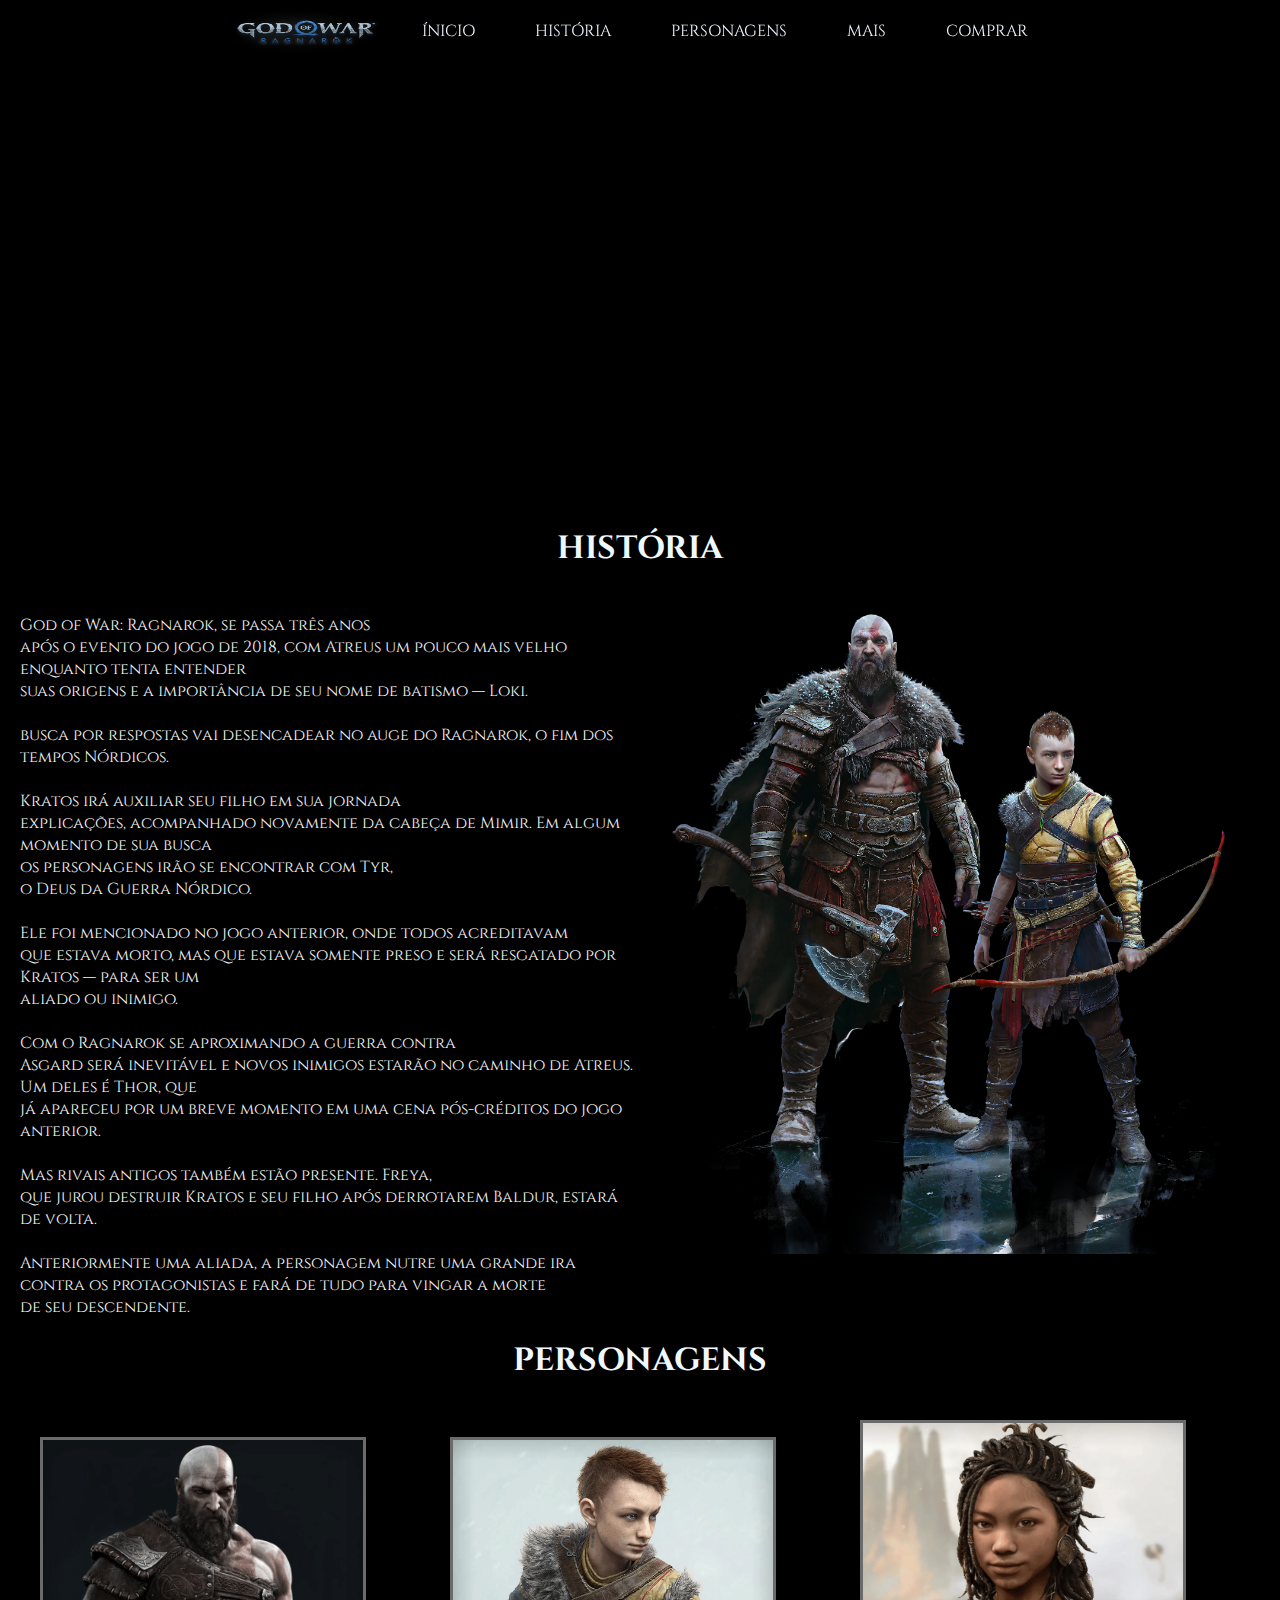
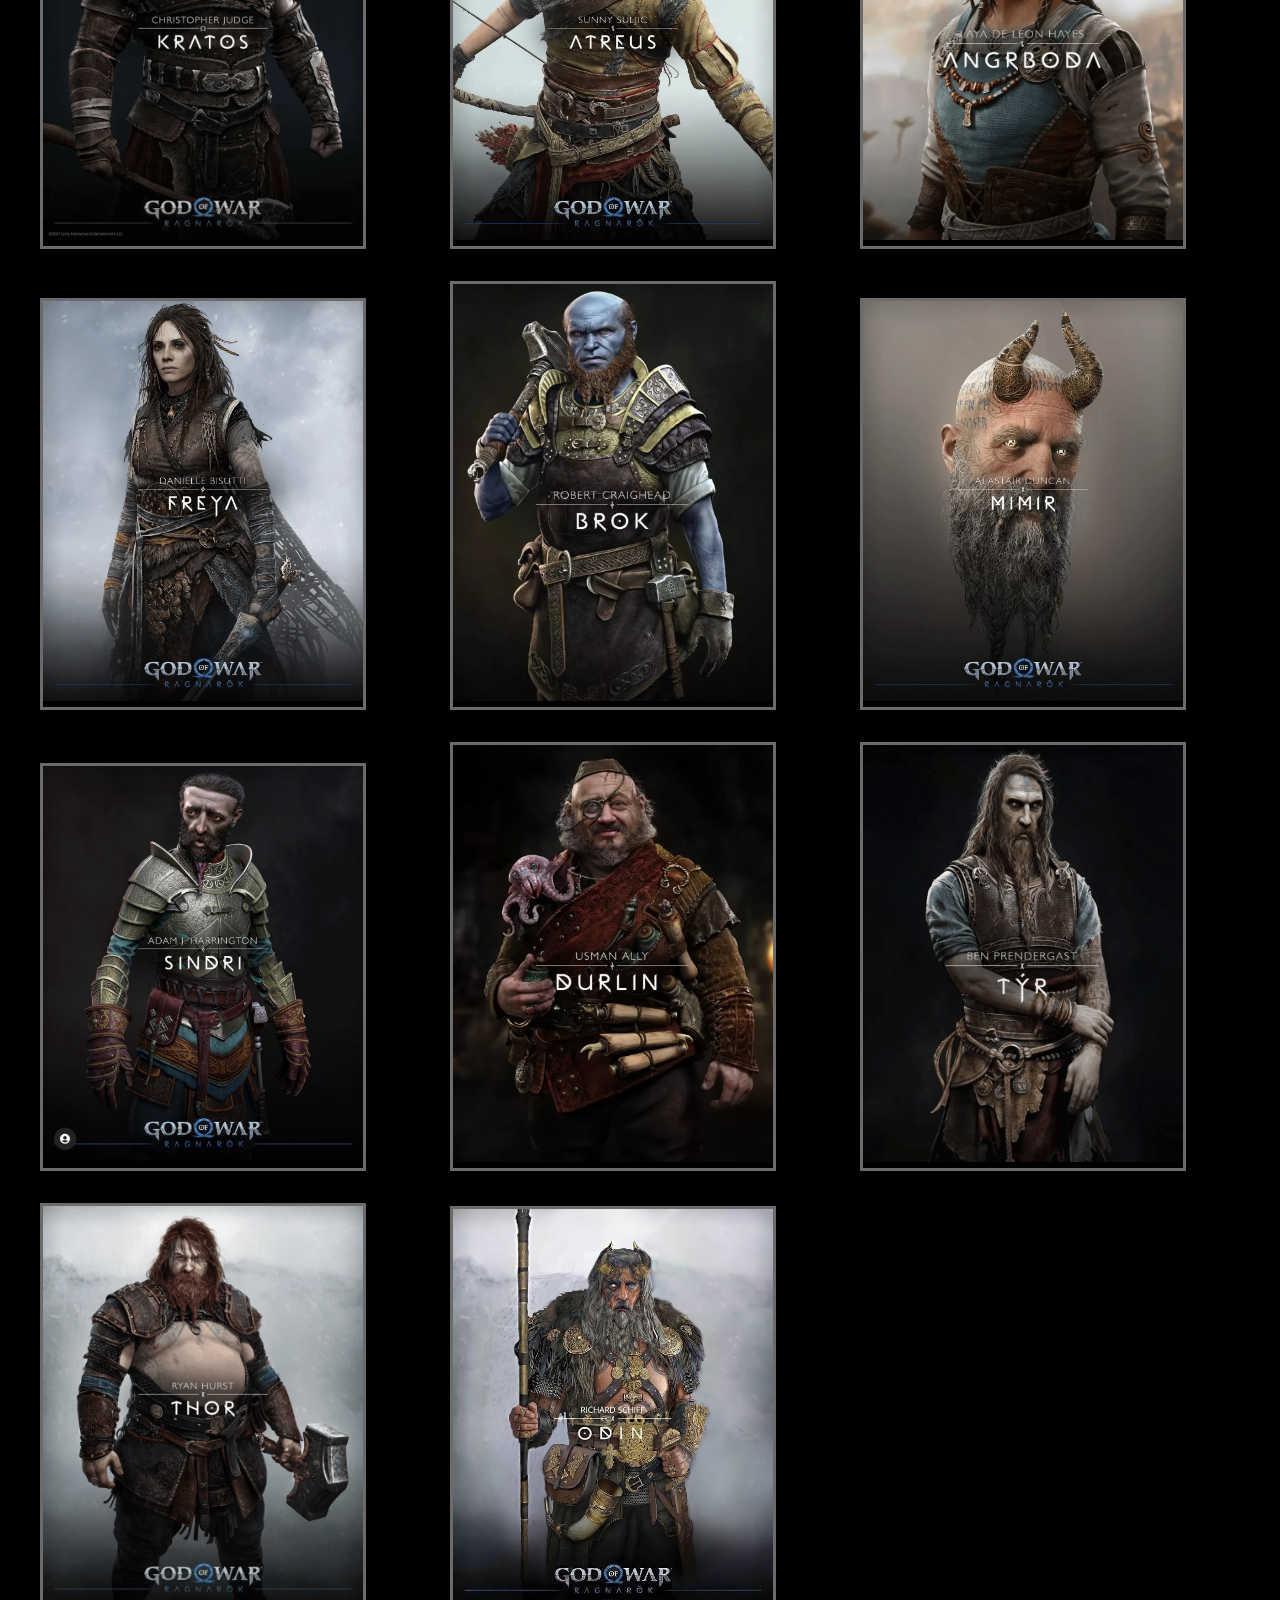
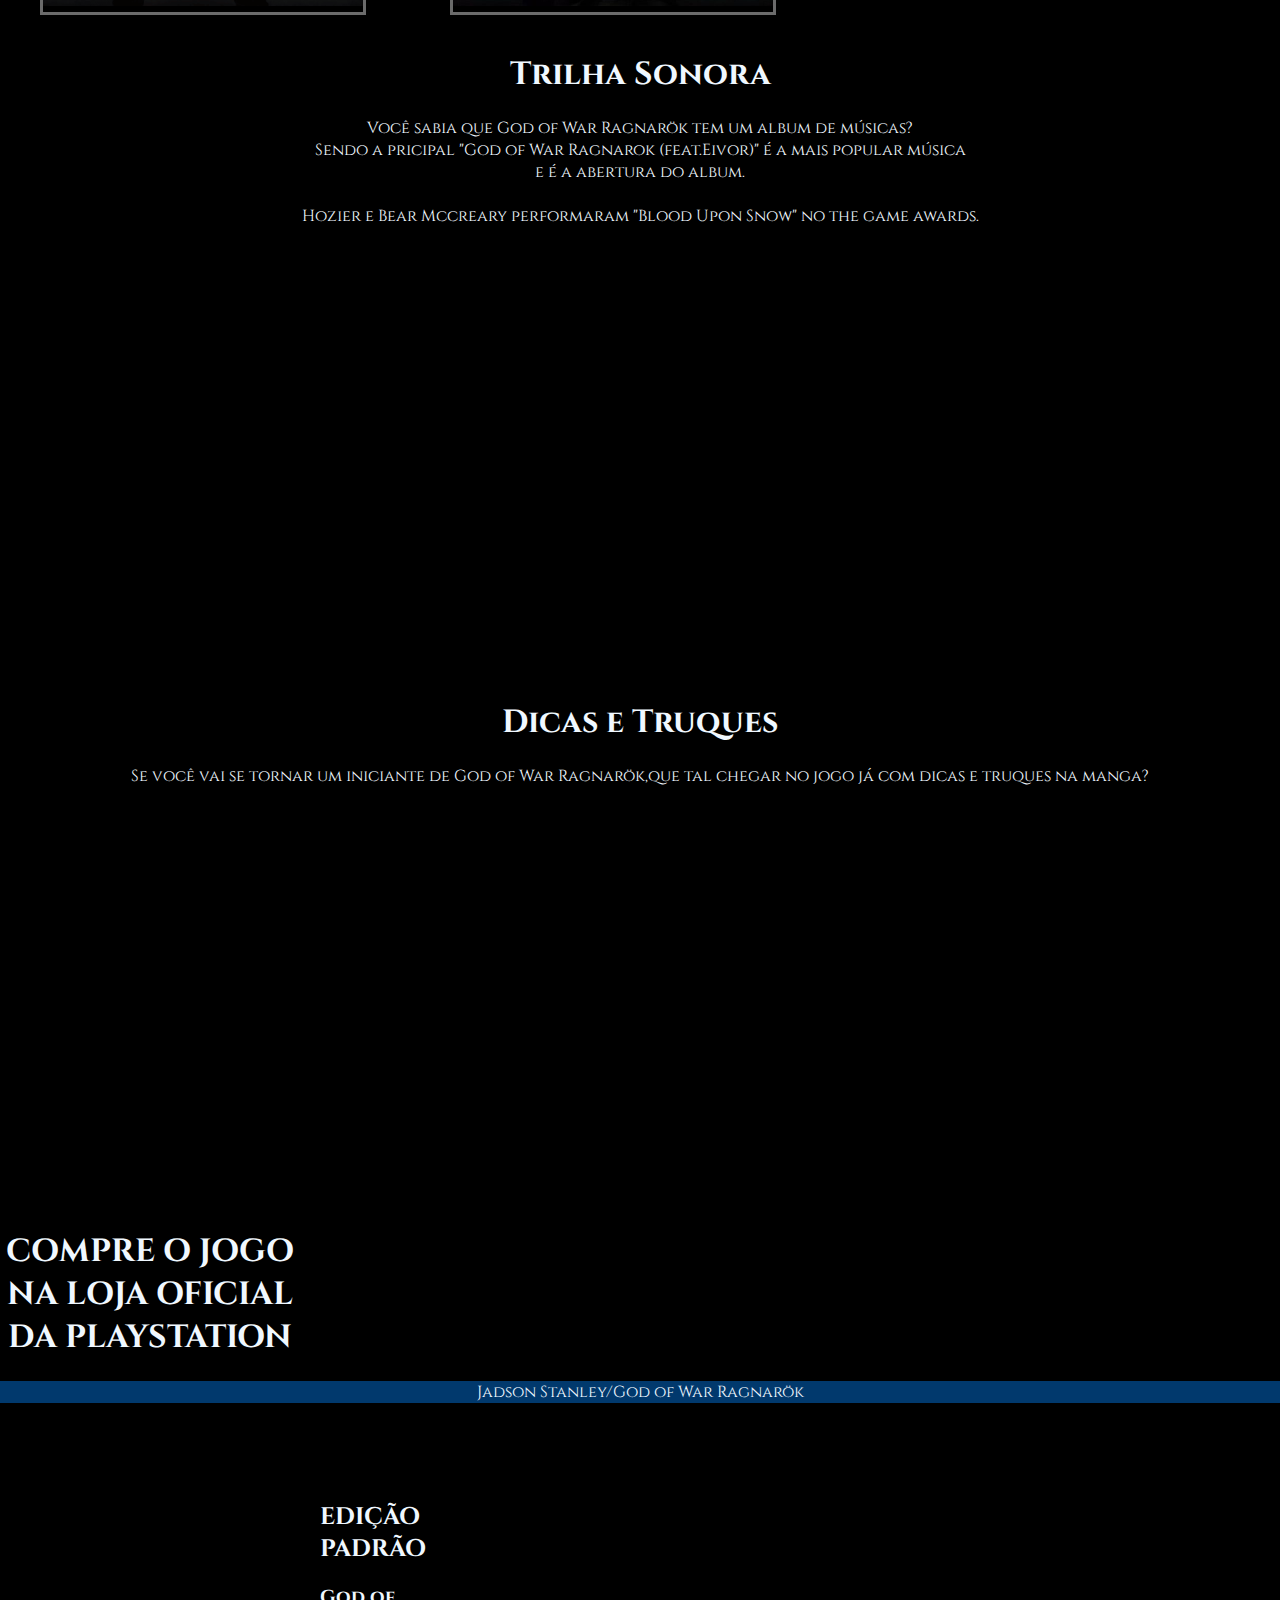
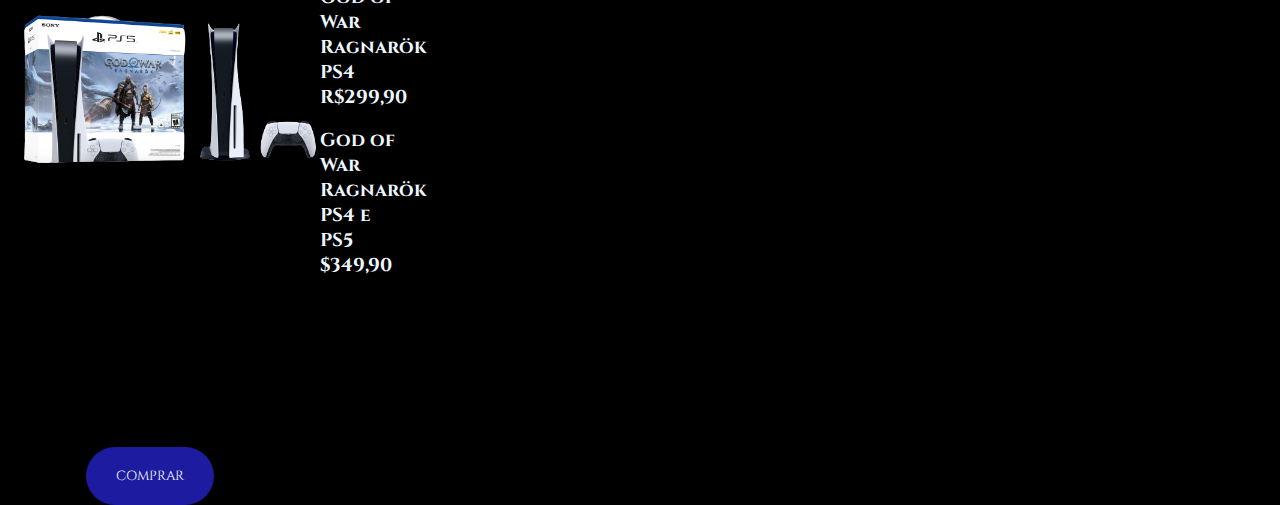
==== commit 37f8653d: "Add files via upload" ====
--- a/index.html
+++ b/index.html
@@ -31,7 +31,7 @@
 
             <ul>
 
-                <img class="logo" src="src/img/God-Of-War-Ragnarok-Logo-PNG.png" width="200" height="80">
+                <img class="logo" src="src/img/God-Of-War-Ragnarok-Logo-PNG.png" width="200" height="90">
                 <li><a href="#home">ÍNICIO</a></li>
 
 
@@ -58,17 +58,18 @@
     <main>
 
 
-        <article class="centro">
-
-
-            <iframe id="home" class="godyt" width="100%" height="500"
-                src="https://www.youtube.com/embed/x6oF3Jxu7X0?controls=0"
-                title="God Of War Ragnarök - Trailer de Revelação do PlayStation Showcase 2021 | PS5" frameborder="0"
-                allow="accelerometer; autoplay; clipboard-write; encrypted-media; gyroscope; picture-in-picture; web-share"
-                allowfullscreen></iframe>
-
-
-
+        <article>
+
+            <!--trailer-->
+            <div class="godyt">
+                <iframe id="home" width="100%" height="500" src="https://www.youtube.com/embed/x6oF3Jxu7X0?controls=0"
+                    title="God Of War Ragnarök - Trailer de Revelação do PlayStation Showcase 2021 | PS5"
+                    frameborder="0"
+                    allow="accelerometer; autoplay; clipboard-write; encrypted-media; gyroscope; picture-in-picture; web-share"
+                    allowfullscreen>
+                </iframe>
+
+            </div>
             <!--HISTÓRIA-->
 
             <div class="hb">
@@ -82,7 +83,7 @@
                 <img class="hpng" src="src/img/kratos e atreus.webp" width="50%">
 
 
-                <p class="th">
+                <p class="txth">
 
 
                     God of War: Ragnarok, se passa três anos<br>
@@ -146,172 +147,172 @@
 
             <h1 id="personagens">PERSONAGENS</h1>
 
-
-            <figure class="imgtexto"><img src="src/img/kratos.png" alt="Kratos" width="25%">
-
-
-
-                <figcaption>Kratos era um guerreiro espartano <br>
-
-
-                    que desde criança sempre teve um grande <br>
-
-
-                    talento para a
-
-
-                    guerra por causa de <br> suas origens divinas. Ele é um <br>
-
-
-                    semideus, filho de Zeus com uma mortal, mas não
-
-
-                    sabia disso. Kratos tem <br> um irmão gêmeo chamado Deimos, <br>
-
-
-                    cuja história é revelada em <br>
-
-
-                    God of War:
-
-
-                    Ghost of Sparta.
-
-
-
-                </figcaption>
-            </figure>
-
-
-            <figure class="imgtexto"><img src="src/img/atreus.webp" alt="Atreus">
-
-
-                <figcaption>Atreus é filho de Kratos e Faye, uma Gigante da raça Jotun,
-
-                    e está em busca de entender quem ele é e o que a linhagem da mãe significa para seu futuro.
-
-                    uma vez, ele será um personagem companheiro no novo jogo, oferecendo flechas e invocações
-
-                    mágicas como ajuda no combate.
-
-                </figcaption>
-            </figure>
-
-
-            <figure class="imgtexto"><img src="src/img/angrboda.png" alt="angrboda">
-
-
-                <figcaption>Angrboda é uma jovem da raça Jotun, ou seja, é uma das poucas Gigantes que ainda estão
-                    vivas.
-
-                    Em Ragnarok, ela será um interesse amoroso de Atreus.
-
-                </figcaption>
-            </figure>
-
-
-            <figure class="imgtexto"><img src="src/img/freya.webp" alt="Kratos">
-
-
-                <figcaption>Ao lado de Thor, Freya é a outra vilã de Ragnarok. Ela foi introduzida no primeiro jogo
-
-                    e teve um papel importante na trama.
-
-
-                    Agora, a personagem está em busca de vingança contra Kratos pela morte de Baldur, seu filho.
-
-                    Ela é uma guerreira que sabe lutar e usar a arte da magia dos Vanir, um clã de deuses poderosos.
-
-                </figcaption>
-            </figure>
-
-
-            <figure class="imgtexto"><img src="src/img/brok.webp" alt="Kratos">
-
-
-                <figcaption>Brok e Sindri são anões ferreiros, que se tornaram mestres na arte de criação de
-
-                    equipamentos de metal. Eles foram responsáveis por forjar o Machado Leviatã, de Kratos,
-
-                    e a Mjölnir, o temido martelo de Thor.
-
-                </figcaption>
-            </figure>
-
-
-            <figure class="imgtexto"><img src="src/img/mimir.webp" alt="Kratos">
-
-
-                <figcaption>Mimir é o homem mais inteligente dos Nove Reinos e continua oferecendo conhecimento
-
-                    e informações para Kratos e Atreus enquanto é carinhosamente carregado no cinto do espartano.
-
-                </figcaption>
-            </figure>
-
-
-            <figure class="imgtexto"><img src="src/img/sindrii.jpeg" alt="Kratos">
-
-
-                <figcaption>Brok e Sindri são anões ferreiros, que se tornaram mestres na arte de criação
-
-                    de equipamentos de metal. Eles foram responsáveis por forjar o Machado Leviatã, de Kratos,
-
-                    e a Mjölnir, o temido martelo de Thor.
-
-                </figcaption>
-            </figure>
-
-
-            <figure class="imgtexto"><img src="src/img/durlin2.webp" alt="Kratos">
-
-
-                <figcaption>
-
-                    Durlin é um dos primeiros anões criados pelos deuses.
-
-                </figcaption>
-            </figure>
-
-
-            <figure class="imgtexto"><img src="src/img/tyr.png" alt="Kratos">
-
-
-                <figcaption>Týr é o deus da guerra da mitologia nórdica e filho de Odin. Ao contrário da sua família
-
-                    , ele não apoiou o extermínio dos Gigantes e tentou firmar um selo de paz com o clã Jotun.
-
-                    No entanto, acabou sendo aprisionado pelo próprio pai.
-
-                </figcaption>
-            </figure>
-
-
-            <figure class="imgtexto"><img src="src/img/thor.png" alt="Kratos">
-
-
-                <figcaption>Um dos personagens inéditos e mais esperados pelos fãs, Thor é o deus do trovão
-
-                    e filho de Odin, sendo responsável pelo quase extermínio dos Gigantes nos Nove Reinos.
-
-
-                    Com o poderoso martelo Mjölnir, ele será um dos principais vilões da história por
-
-                    estar em busca de vingança contra Kratos pela morte de seus filhos, Magni e Modi.
-
-                </figcaption>
-            </figure>
-
-
-            <figure class="imgtexto"><img src="src/img/odin.jpg" alt="Kratos">
-
-
-                <figcaption>Ele é um dos deuses mais poderosos da mitologia nórdica, sendo rei de Asgard,
-
-                    pai de Thor e líder dos clãs Aesir e Vanir.
-
-                </figcaption>
-            </figure>
+            <div class="personagensbox">
+                <figure class="imgtexto"><img src="src/img/kratos.png" alt="Kratos" width="25%">
+
+
+
+                    <figcaption>Kratos era um guerreiro espartano <br>
+
+
+                        que desde criança sempre teve um grande <br>
+
+
+                        talento para a
+
+
+                        guerra por causa de <br> suas origens divinas. Ele é um <br>
+
+
+                        semideus, filho de Zeus com uma mortal, mas não
+
+
+                        sabia disso. Kratos tem <br> um irmão gêmeo chamado Deimos, <br>
+
+
+                        cuja história é revelada em <br>
+
+
+                        God of War:
+
+
+                        Ghost of Sparta.
+
+
+
+                    </figcaption>
+                </figure>
+
+
+                <figure class="imgtexto"><img src="src/img/atreus.webp" alt="Atreus">
+
+
+                    <figcaption>Atreus é filho de Kratos e Faye, uma Gigante da raça Jotun,
+
+                        e está em busca de entender quem ele é e o que a linhagem da mãe significa para seu futuro.
+
+                        uma vez, ele será um personagem companheiro no novo jogo, oferecendo flechas e invocações
+
+                        mágicas como ajuda no combate.
+
+                    </figcaption>
+                </figure>
+
+
+                <figure class="imgtexto"><img src="src/img/angrboda.png" alt="angrboda">
+
+
+                    <figcaption>Angrboda é uma jovem da raça Jotun, ou seja, é uma das poucas Gigantes que ainda estão
+                        vivas.
+
+                        Em Ragnarok, ela será um interesse amoroso de Atreus.
+
+                    </figcaption>
+                </figure>
+
+
+                <figure class="imgtexto"><img src="src/img/freya.webp" alt="Kratos">
+
+
+                    <figcaption>Ao lado de Thor, Freya é a outra vilã de Ragnarok. Ela foi introduzida no primeiro jogo
+
+                        e teve um papel importante na trama.
+
+
+                        Agora, a personagem está em busca de vingança contra Kratos pela morte de Baldur, seu filho.
+
+                        Ela é uma guerreira que sabe lutar e usar a arte da magia dos Vanir, um clã de deuses poderosos.
+
+                    </figcaption>
+                </figure>
+
+
+                <figure class="imgtexto"><img src="src/img/brok.webp" alt="Kratos">
+
+
+                    <figcaption>Brok e Sindri são anões ferreiros, que se tornaram mestres na arte de criação de
+
+                        equipamentos de metal. Eles foram responsáveis por forjar o Machado Leviatã, de Kratos,
+
+                        e a Mjölnir, o temido martelo de Thor.
+
+                    </figcaption>
+                </figure>
+
+
+                <figure class="imgtexto"><img src="src/img/mimir.webp" alt="Kratos">
+
+
+                    <figcaption>Mimir é o homem mais inteligente dos Nove Reinos e continua oferecendo conhecimento
+
+                        e informações para Kratos e Atreus enquanto é carinhosamente carregado no cinto do espartano.
+
+                    </figcaption>
+                </figure>
+
+
+                <figure class="imgtexto"><img src="src/img/sindrii.jpeg" alt="Kratos">
+
+
+                    <figcaption>Brok e Sindri são anões ferreiros, que se tornaram mestres na arte de criação
+
+                        de equipamentos de metal. Eles foram responsáveis por forjar o Machado Leviatã, de Kratos,
+
+                        e a Mjölnir, o temido martelo de Thor.
+
+                    </figcaption>
+                </figure>
+
+
+                <figure class="imgtexto"><img src="src/img/durlin2.webp" alt="Kratos">
+
+
+                    <figcaption>
+
+                        Durlin é um dos primeiros anões criados pelos deuses.
+
+                    </figcaption>
+                </figure>
+
+
+                <figure class="imgtexto"><img src="src/img/tyr.png" alt="Kratos">
+
+
+                    <figcaption>Týr é o deus da guerra da mitologia nórdica e filho de Odin. Ao contrário da sua família
+
+                        , ele não apoiou o extermínio dos Gigantes e tentou firmar um selo de paz com o clã Jotun.
+
+                        No entanto, acabou sendo aprisionado pelo próprio pai.
+
+                    </figcaption>
+                </figure>
+
+
+                <figure class="imgtexto"><img src="src/img/thor.png" alt="Kratos">
+
+
+                    <figcaption>Um dos personagens inéditos e mais esperados pelos fãs, Thor é o deus do trovão
+
+                        e filho de Odin, sendo responsável pelo quase extermínio dos Gigantes nos Nove Reinos.
+
+
+                        Com o poderoso martelo Mjölnir, ele será um dos principais vilões da história por
+
+                        estar em busca de vingança contra Kratos pela morte de seus filhos, Magni e Modi.
+
+                    </figcaption>
+                </figure>
+
+
+                <figure class="imgtexto"><img src="src/img/odin.jpg" alt="Kratos">
+
+
+                    <figcaption>Ele é um dos deuses mais poderosos da mitologia nórdica, sendo rei de Asgard,
+
+                        pai de Thor e líder dos clãs Aesir e Vanir.
+
+                    </figcaption>
+                </figure>
 
             </div>
 
@@ -353,7 +354,7 @@
                 dicas e truques na manga?</p>
 
 
-            <iframe class="dt" height="400" src="https://www.youtube.com/embed/3df2_dBWqjk"
+            <iframe class="dicasetruquesyt" height="400" src="https://www.youtube.com/embed/3df2_dBWqjk"
                 title="GOD OF WAR RAGNAROK: 10 DICAS &amp; TRUQUES PARA EXTRAIR O MÁXIMO DO GAMEPLAY (SEM SPOILERS)"
                 frameborder="0"
                 allow="accelerometer; autoplay; clipboard-write; encrypted-media; gyroscope; picture-in-picture; web-share"
@@ -364,40 +365,43 @@
 
 
         <!--COMPRAR-->
-        <article>
-            <div id="comprar">
-                <video src="src/video/video kratos byNegaoLimdo.mp4" width="99%" autoplay muted loop></video>
-
-                <div class="sobrepor">
-
-                    <h1 class="ctitulo"> COMPRE O JOGO NA LOJA OFICIAL DA PLAYSTATION</h1>
-
-                    <button class="comprarjogo"><a class="linkcj"
-                            href="https://www.playstation.com/pt-br/games/god-of-war-ragnarok/#buy-now">
-                            COMPRAR</a>
-
-                    </button>
-
-                    <img class="ci espaço" src="src/img/produtos png.png" width="50%">
-
-                    <div class="ctxt espaço">
-                        <h2>EDIÇÃO PADRÃO</h2>
-
-                        <h3>God of War Ragnarök PS4 <br>
-                            R$299,90</h3>
-
-                        <h3> God of War Ragnarök PS4 e PS5 <br>
-                            $349,90</h3>
+        <div class="organizarcomprar" id="comprar">
+
+            <article >
+                <div id="kratosvideo">
+                    <video src="src/video/video kratos byNegaoLimdo.mp4" width="99%" autoplay muted loop></video>
+
+                    <div class="sobrepor">
+                        <div>
+                            <h1>COMPRE O JOGO NA LOJA OFICIAL DA PLAYSTATION</h1>
+                        </div>
+
+                        <div class="spacebetween">
+
+                            <img class="produtos" src="src/img/produtos png.png" alt="">
+
+                            <div class="preços">
+                                <h2>EDIÇÃO PADRÃO</h2>
+
+                                <h3>God of War Ragnarök PS4
+                                    R$299,90</h3>
+
+                                <h3> God of War Ragnarök PS4 e PS5
+                                    $349,90</h3>
+                            </div>
+
+                        </div>
+                        <div class="botaoposiçao">
+                            <button class="botaocomprar"><a class="linkbotaocomprar"
+                                    href="https://www.playstation.com/pt-br/games/god-of-war-ragnarok/#buy-now">
+                                    COMPRAR</a>
+                            </button>
+                        </div>
                     </div>
                 </div>
-            </div>
-        </article>
-
-        <article>
-
-        </article>
-
-
+
+            </article>
+        </div>
     </main>
 
     <!--RODAPÉ-->
--- a/src/css/style.css
+++ b/src/css/style.css
@@ -1,37 +1,12 @@
-body {
-  background: rgb(0, 0, 0);
-  margin: 0;
-}
-
-* {
-  color: aliceblue;
-  font-family: 'Cinzel', serif;
-}
-
-.menuresp {
-  background-color: transparent;
-  border-style: none;
-  position: relative;
-  width: 50px;
-  color: rgb(5, 30, 255);
-  font-size: 25px;
-  top: 4px;
-}
-
-
-.menuresp:enabled~#menu ul {
-  transition: 0.5s;
-}
-
-.menuresp:focus~#menu ul {
-  z-index: 1;
-}
-
 @media (max-width:700px) {
 
   .trailer {
     width: 100%;
   }
+
+  .godyt {
+  margin-top: 60px;
+}
 
   header {
     display: flex;
@@ -45,14 +20,6 @@
     z-index: -1;
     position: absolute;
     top: -2px;
-
-  }
-
-  .ctitulo {
-    font-size: small;
-    position: relative;
-    text-align: center;
-
   }
 
   .ctxt {
@@ -93,10 +60,6 @@
     left: 20px;
   }
 
-  .ctitulo {
-    left: 180px;
-  }
-
   .comprarjogo {
     top: 100px;
     left: 430px;
@@ -113,7 +76,7 @@
 
   figure.imgtexto {
     display: inline-block;
-    width: 25%;
+    width: 50%;
   }
 
   #menu {
@@ -122,35 +85,40 @@
   }
 }
 
-@media (min-width:1280px) {
-  .trailer {
-    width: 100%;
-    height: 500px;
-  }
-
-  .ci {
-    left: 800px;
-    top: 50px;
-  }
-
-  .ctxt {
-    bottom: 250px;
-    left: 20px;
-  }
-
-  .ctitulo {
-    left: 300px;
-  }
-
-  .comprarjogo {
-    top: 250px;
-    left: 550px;
-  }
-
-  figure.imgtexto {
-    display: inline-block;
-    width: 25%;
-  }
+body {
+  background: rgb(0, 0, 0);
+  margin: 0;
+  padding: 0;
+}
+
+* {
+  color: aliceblue;
+  font-family: 'Cinzel', serif;
+}
+
+h1 {
+  text-align: center;
+}
+
+/*MENU*/
+
+.logo {
+  width: 150px;
+  height: 50px;
+}
+
+.menuresp {
+  background-color: transparent;
+  border-style: none;
+  position: relative;
+  width: 50px;
+  color: rgb(5, 30, 255);
+  font-size: 25px;
+  top: 4px;
+}
+
+.menuresp:focus~#menu ul {
+  z-index: 1;
 }
 
 #menu {
@@ -163,15 +131,12 @@
   background-color: rgba(0, 0, 0, 0.836);
   overflow: hidden;
   align-items: center;
+  justify-content: center;
+  padding: 0;
 }
 
 #menu ul li {
   display: inline;
-}
-
-.logo {
-  width: 150px;
-  height: 50px;
 }
 
 #menu ul li a {
@@ -179,40 +144,40 @@
   padding: 20px;
   display: inline-block;
   text-decoration: none;
-  transition: background .3s;
-  border-radius: 10px;
 }
 
 #menu ul li a:hover {
-  background-color: rgb(1, 57, 109);
-}
-
-h1 {
-  text-align: center;
+  color: rgb(79, 149, 214);
+}
+
+/*HISTORIA*/
+.txth {
+  color: rgb(247, 245, 245);
+  margin-top: 0;
+  margin-left: 20px;
+  margin-bottom: 0;
 }
 
 .hpng {
   float: right;
 }
 
-.centro {
-  margin: 0 auto;
-}
+/*PERSONAGENS*/
 
 figure:hover {
   cursor: pointer;
 }
 
 figure.imgtexto {
+  display: inline-block;
+  width: 25%;
   position: relative;
   border: 3px solid rgba(255, 255, 255, 0.418);
 }
 
 figure.imgtexto img {
   width: 100%;
-  height: 100%;
-}
-
+}
 
 figure.imgtexto figcaption {
   opacity: 0;
@@ -230,20 +195,15 @@
   opacity: 1;
 }
 
-.hb {
-  background-image: url(https://img.freepik.com/fotos-premium/fundo-de-textura-de-papel-retro-vintage-velho-grunge_47840-948.jpg);
-}
-
-#historia {
-  margin: 0 auto;
-  color: black;
-}
-
-.th {
-  color: black;
-  margin-top: 0;
-  margin-left: 20px;
-  margin-bottom: 0;
+figure.imgtexto:hover {
+  border: 3px solid rgb(1, 57, 109);
+  transition: 1s;
+}
+
+/*MAIS*/
+
+.maistext {
+  text-align: center;
 }
 
 .soundtrack {
@@ -251,61 +211,84 @@
   width: 100%;
 }
 
-.maistext {
-  text-align: center;
-}
-
-.dt {
-  width: 100%;
-}
-
-.ctitulo {
-  color: rgb(1, 57, 109);
-  text-shadow: 1px 1px rgba(255, 255, 255, 0.774);
-  text-transform: uppercase;
-  position: relative;
-}
-
-.ci {
-  position: relative;
-}
-
-.ctxt {
-  position: relative;
-}
-
-.comprarjogo {
-
+.dicasetruquesyt {
+  width: 100%;
+}
+
+/*COMPRAR*/
+
+.organizarcomprar {
+  display: flex;
+  width: 100%;
+}
+
+#kratosvideo {
+  position: relative;
+}
+
+.sobrepor {
+  width: 100%;
+  height: 90%;
+  position: absolute;
+  top: 0;
+}
+
+.spacebetween {
+  position: relative;
+  display: flex;
+ justify-content: space-between;
+ align-items: center;
+ top: 100px;
+ margin: 0px 20px 0px 20px;
+}
+
+.preços {
+  width: 30%;
+}
+
+.produtos {
+  width: 300px;
+  height: 300px;
+}
+
+.botaoposiçao{
+  position: relative;
+  display: flex;
+  justify-content: center;
+  top: 250px;
+}
+
+.botaocomprar {
   padding: 20px 30px 20px 30px;
   color: rgb(255, 255, 255);
   background-color: rgb(29, 27, 160);
   border-style: none;
   border-radius: 30px;
-  position: relative;
-}
-
-.comprarjogo:hover {
+  top: 60px;
+}
+
+.botaocomprar:hover {
   background-color: #0dd;
   box-shadow: inset 0 0 0 rgba(0, 170, 170, 0.5), 0 0 1.5em rgba(0, 170, 170, 0.7);
   transition: 1s;
 }
 
-
-.linkcj {
+.linkbotaocomprar {
   text-decoration: none;
 }
 
-.linkcj:hover {
+.linkbotaocomprar:hover {
   color: black;
 }
+
+/*FOOTER*/
 
 footer {
   background-color: rgb(1, 57, 109);
 }
 
-figure.imgtexto:hover {
-  border: 3px solid rgb(1, 57, 109);
-  transition: 1s;
+.footertext {
+  text-align: center;
 }
 
 footer ul {
@@ -328,19 +311,3 @@
   color: aqua;
 }
 
-.footertext {
-  text-align: center;
-}
-
-#comprar {
-  position: relative;
-}
-
-.sobrepor {
-  position: absolute;
-  top: 0;
-}
-
-.godyt {
-  margin-top: 30px;
-}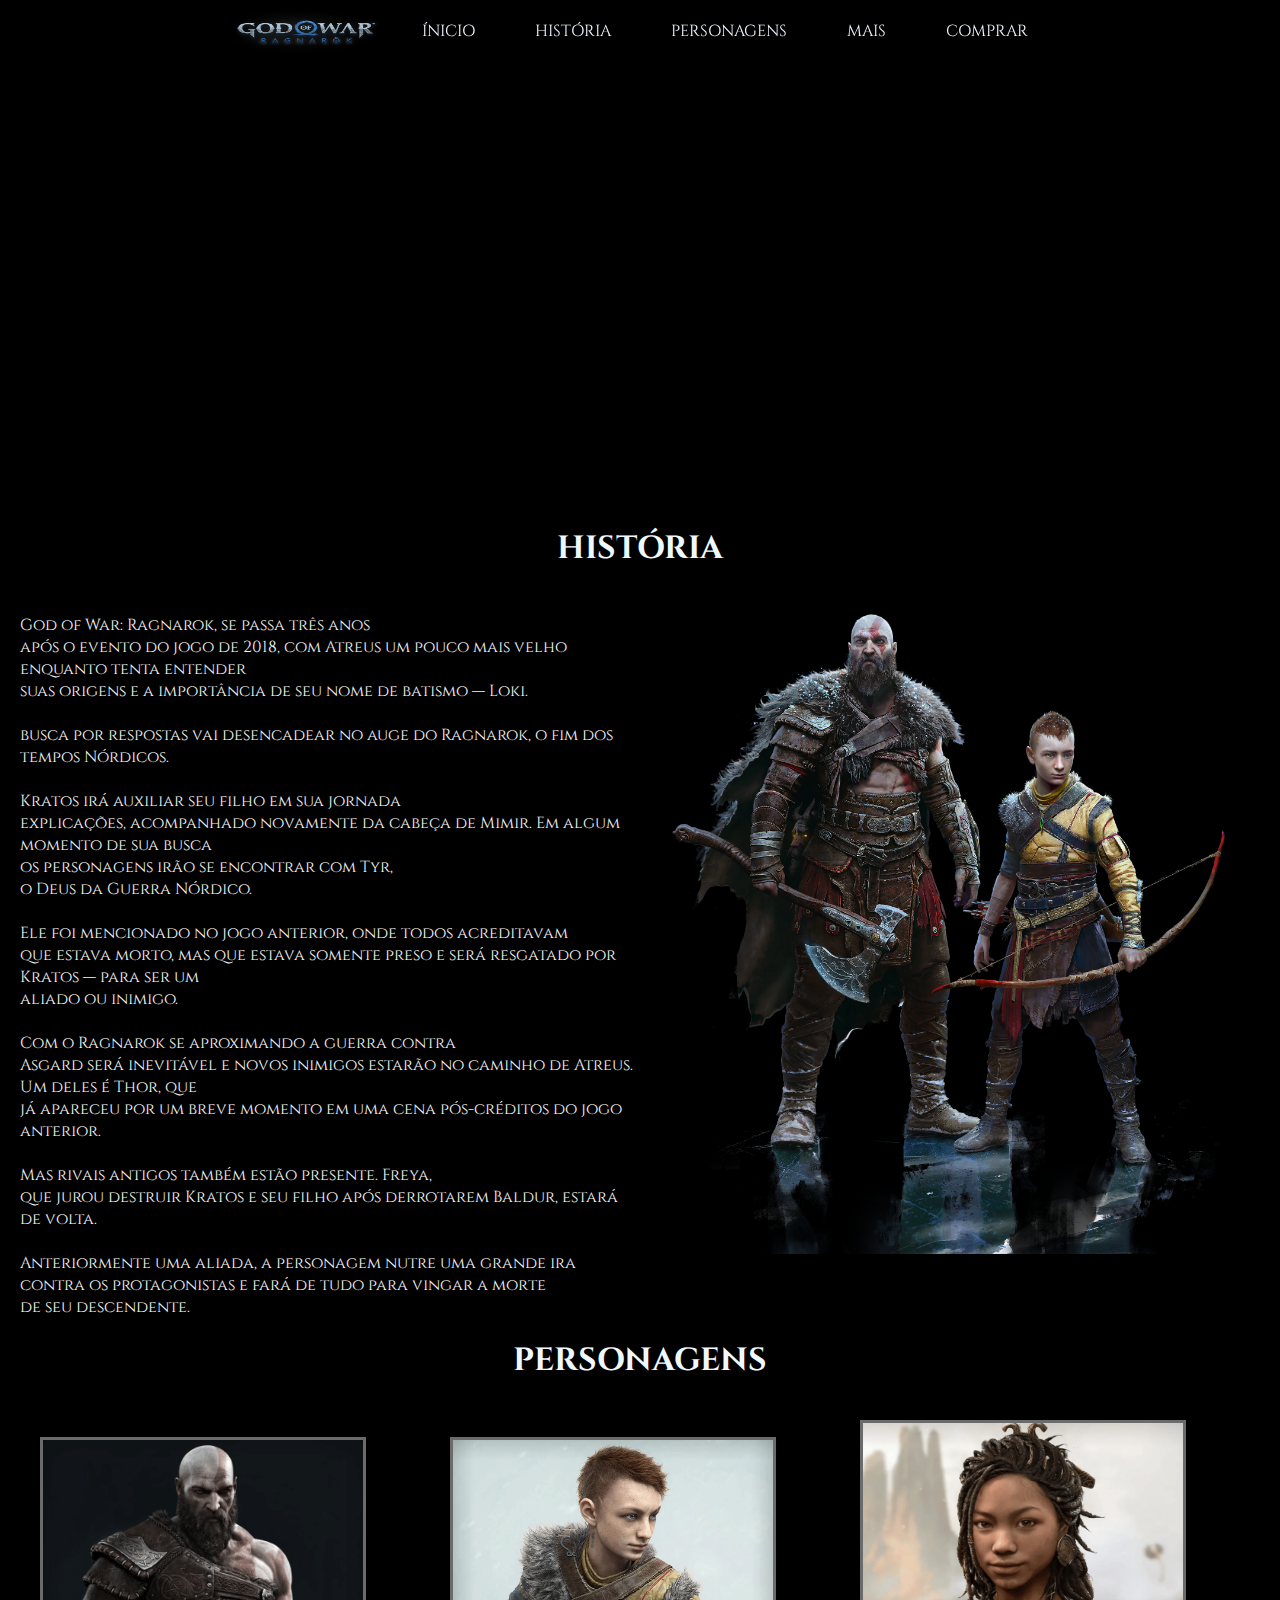
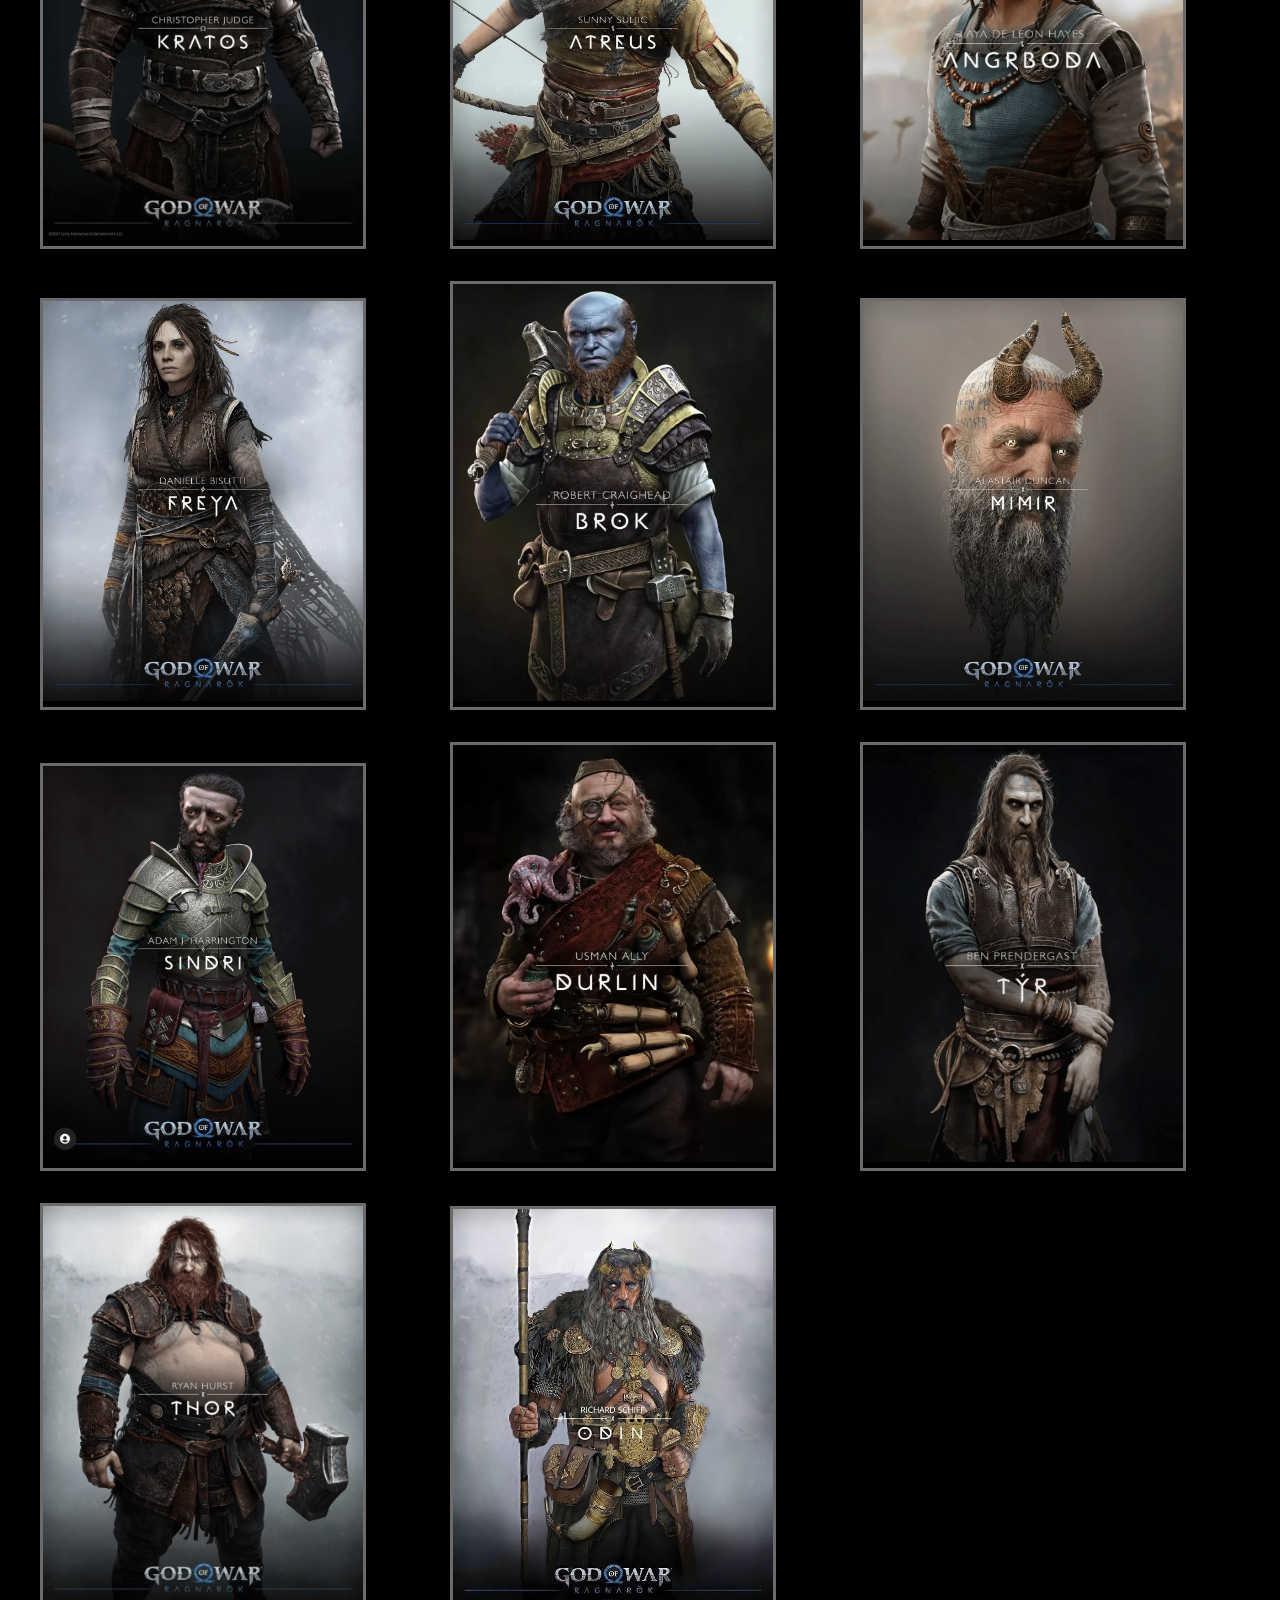
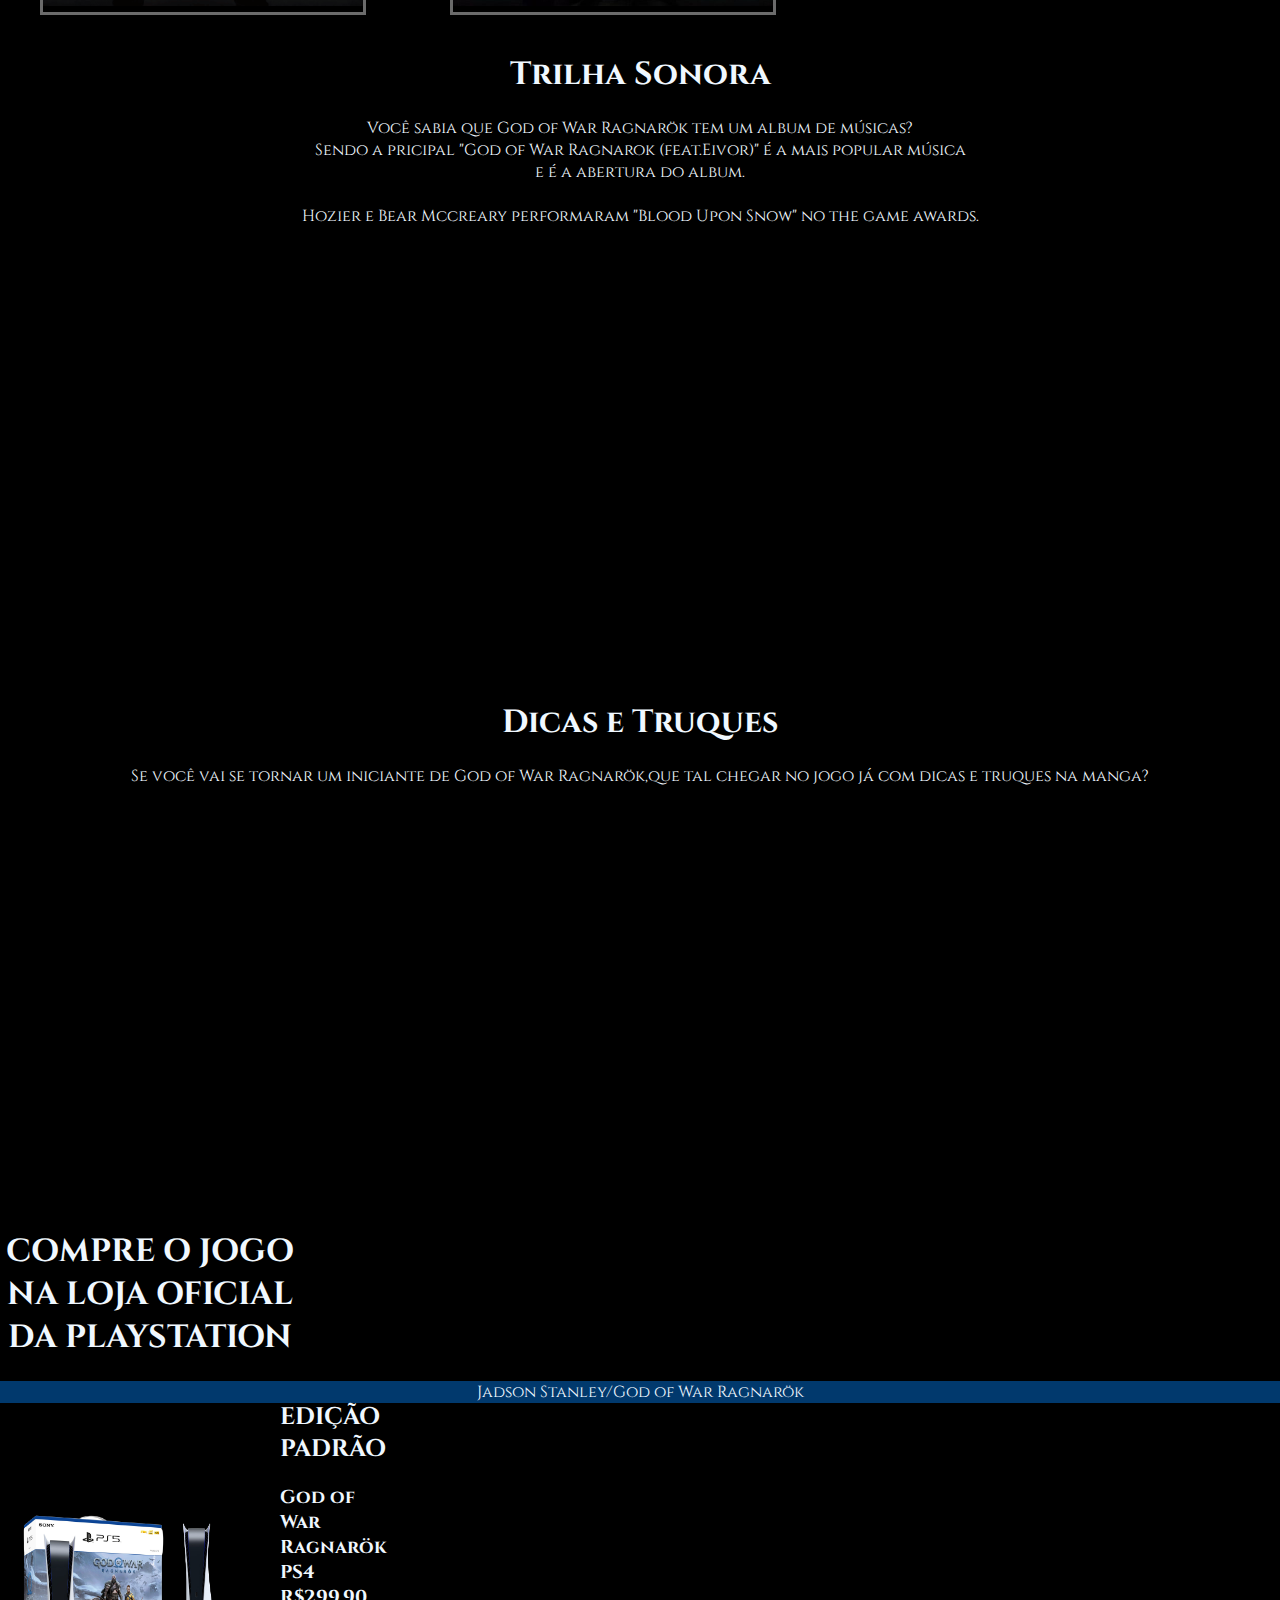
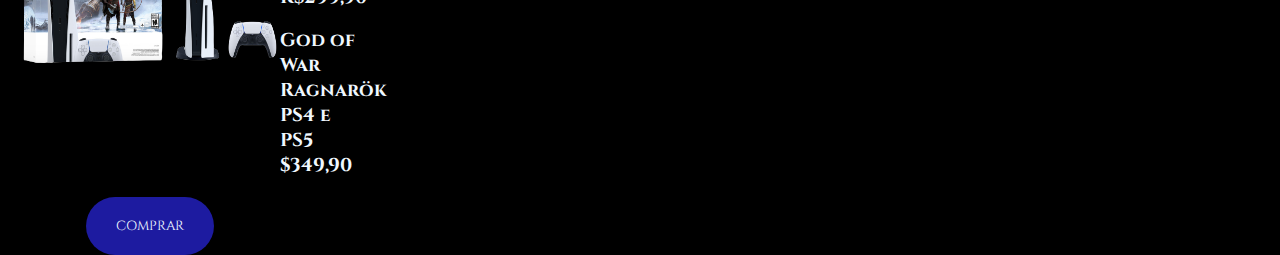
==== commit acb9e4a0: "Add files via upload" ====
--- a/index.html
+++ b/index.html
@@ -147,8 +147,9 @@
 
             <h1 id="personagens">PERSONAGENS</h1>
 
-            <div class="personagensbox">
-                <figure class="imgtexto"><img src="src/img/kratos.png" alt="Kratos" width="25%">
+            <div class="personagens">
+
+                <figure class="imgtexto"><img src="src/img/kratos.png" alt="Kratos">
 
 
 
@@ -367,12 +368,12 @@
         <!--COMPRAR-->
         <div class="organizarcomprar" id="comprar">
 
-            <article >
+            <article>
                 <div id="kratosvideo">
                     <video src="src/video/video kratos byNegaoLimdo.mp4" width="99%" autoplay muted loop></video>
 
                     <div class="sobrepor">
-                        <div>
+                        <div class="txtcompreojogo">
                             <h1>COMPRE O JOGO NA LOJA OFICIAL DA PLAYSTATION</h1>
                         </div>
 
--- a/src/css/style.css
+++ b/src/css/style.css
@@ -1,3 +1,5 @@
+/*CELULAR*/
+
 @media (max-width:700px) {
 
   .trailer {
@@ -5,8 +7,8 @@
   }
 
   .godyt {
-  margin-top: 60px;
-}
+    margin-top: 10px;
+  }
 
   header {
     display: flex;
@@ -22,47 +24,36 @@
     top: -2px;
   }
 
-  .ctxt {
-    font-size: xx-small;
-    bottom: 150px;
-  }
-
-  .ci {
-    width: 130px;
-    left: 110px;
-  }
-
   .comprarjogo {
     font-size: small;
-    top: 20px;
-    left: 120px;
   }
 
   figure.imgtexto {
-    display: flex;
-    width: 80%;
-  }
-}
+    display: block;
+  }
+
+  .spacebetween {
+    font-size: x-small;
+    height: 60%;
+  }
+
+  .txtcompreojogo {
+    font-size: x-small;
+  }
+
+  .produtos {
+    width: 150px;
+    height:150px;
+  }
+}
+
+/*TELAS MAIORES*/
 
 @media (min-width:900px) {
-  .trailer {
-    width: 100%;
-    height: 500px;
-  }
-
-  .ci {
-    left: 550px;
-    top: 50px;
-  }
-
-  .ctxt {
-    bottom: 250px;
-    left: 20px;
-  }
-
-  .comprarjogo {
-    top: 100px;
-    left: 430px;
+
+  .godyt{
+    position: relative;
+    top: 60px;
   }
 
   .menuresp {
@@ -76,14 +67,21 @@
 
   figure.imgtexto {
     display: inline-block;
-    width: 50%;
+    width: 25%;
   }
 
   #menu {
     position: fixed;
     z-index: 1;
   }
-}
+
+  .produtos{
+    width: 300px;
+    height: 300px;
+  }
+}
+
+/**/
 
 body {
   background: rgb(0, 0, 0);
@@ -98,6 +96,10 @@
 
 h1 {
   text-align: center;
+}
+
+img {
+  max-width: 100%;
 }
 
 /*MENU*/
@@ -169,8 +171,6 @@
 }
 
 figure.imgtexto {
-  display: inline-block;
-  width: 25%;
   position: relative;
   border: 3px solid rgba(255, 255, 255, 0.418);
 }
@@ -236,26 +236,19 @@
 .spacebetween {
   position: relative;
   display: flex;
- justify-content: space-between;
- align-items: center;
- top: 100px;
- margin: 0px 20px 0px 20px;
+  justify-content: space-between;
+  align-items: center;
+  margin: 0px 20px 0px 20px;
 }
 
 .preços {
   width: 30%;
 }
 
-.produtos {
-  width: 300px;
-  height: 300px;
-}
-
-.botaoposiçao{
+.botaoposiçao {
   position: relative;
   display: flex;
   justify-content: center;
-  top: 250px;
 }
 
 .botaocomprar {
@@ -309,5 +302,4 @@
 
 footer ul li a:hover {
   color: aqua;
-}
-
+}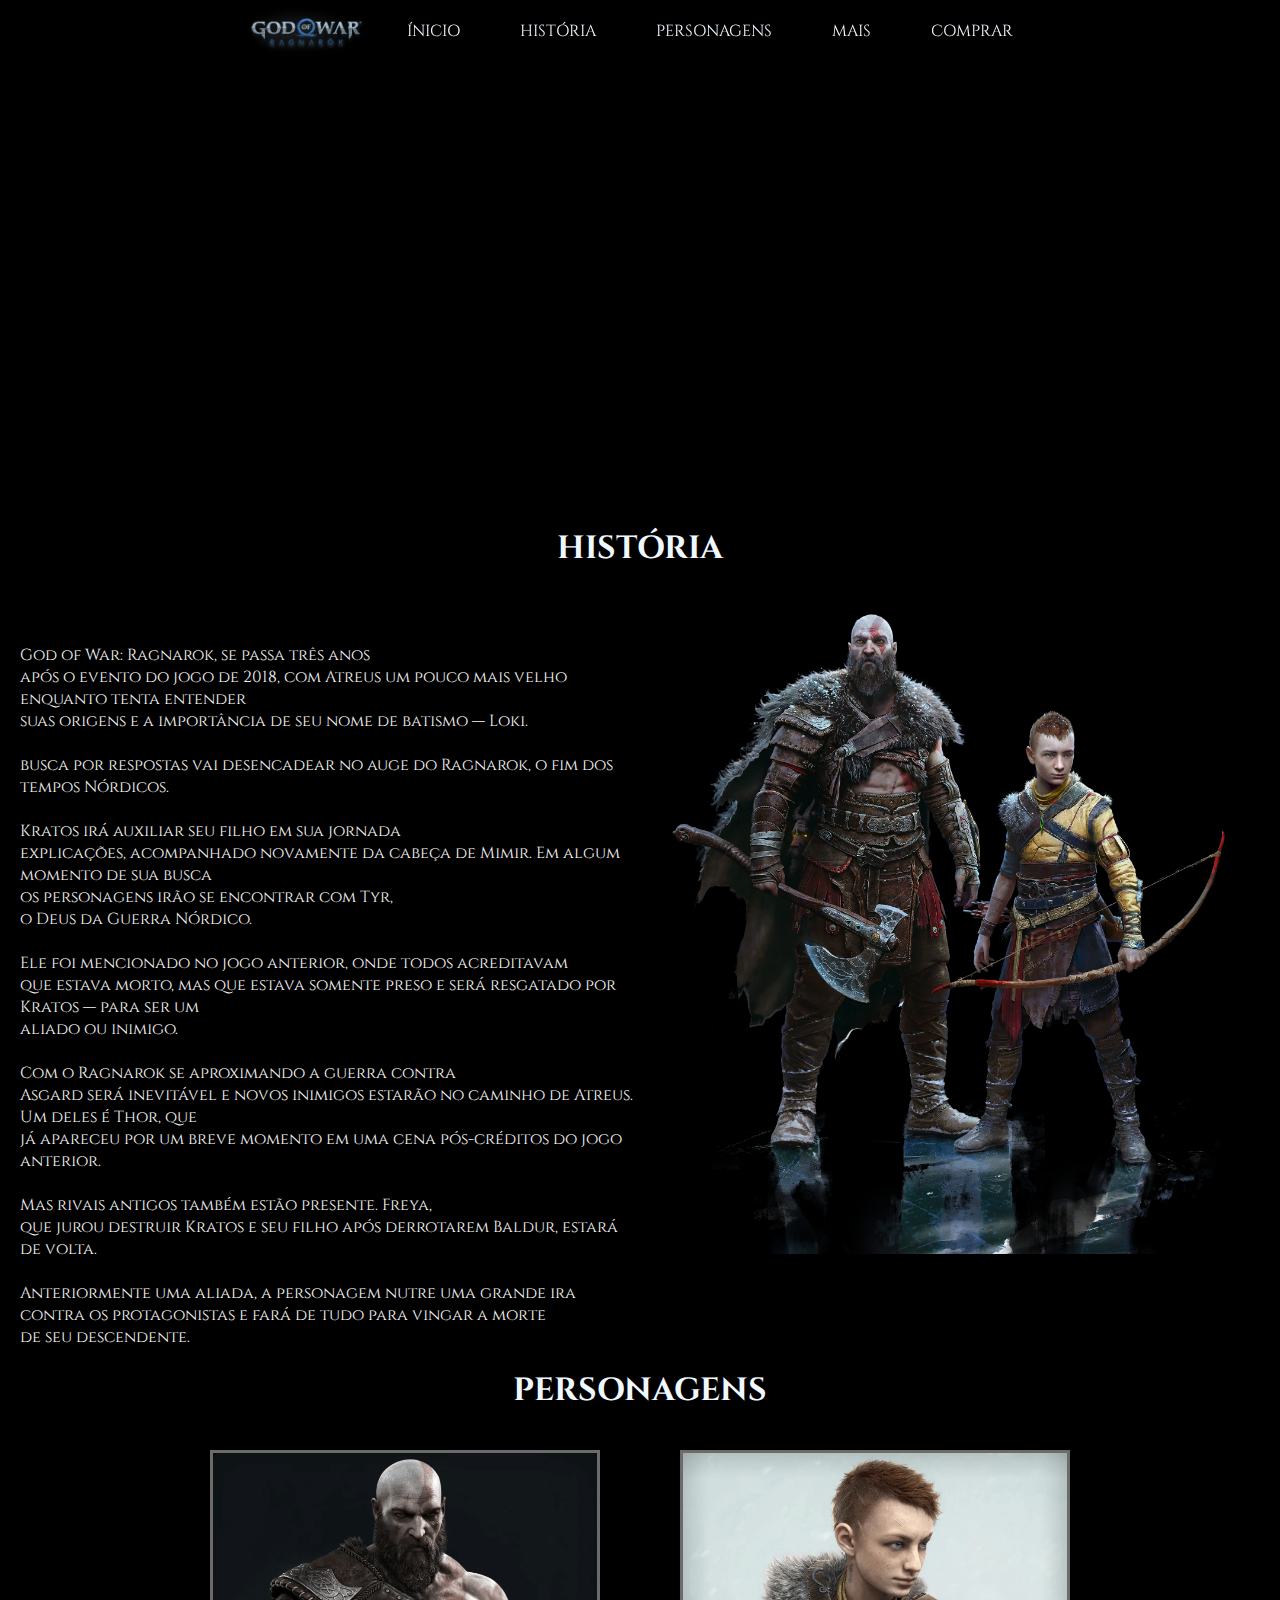
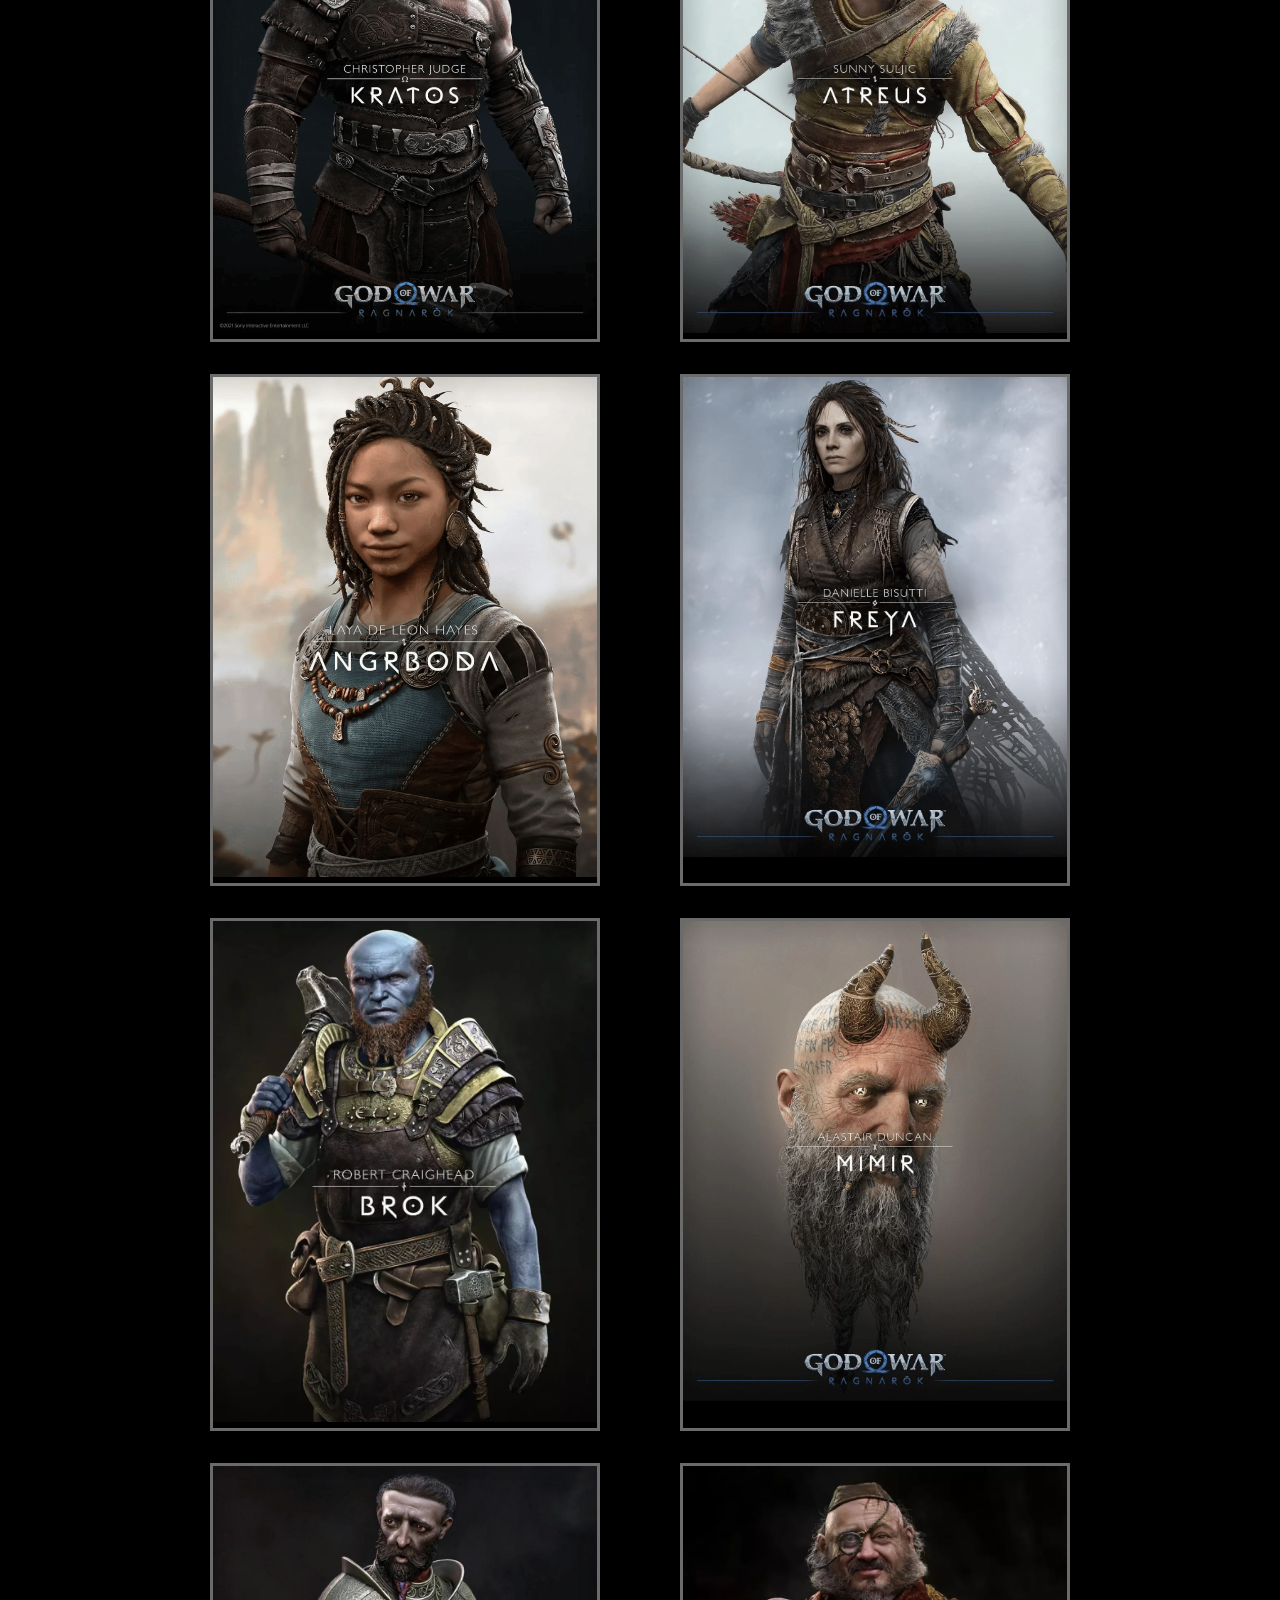
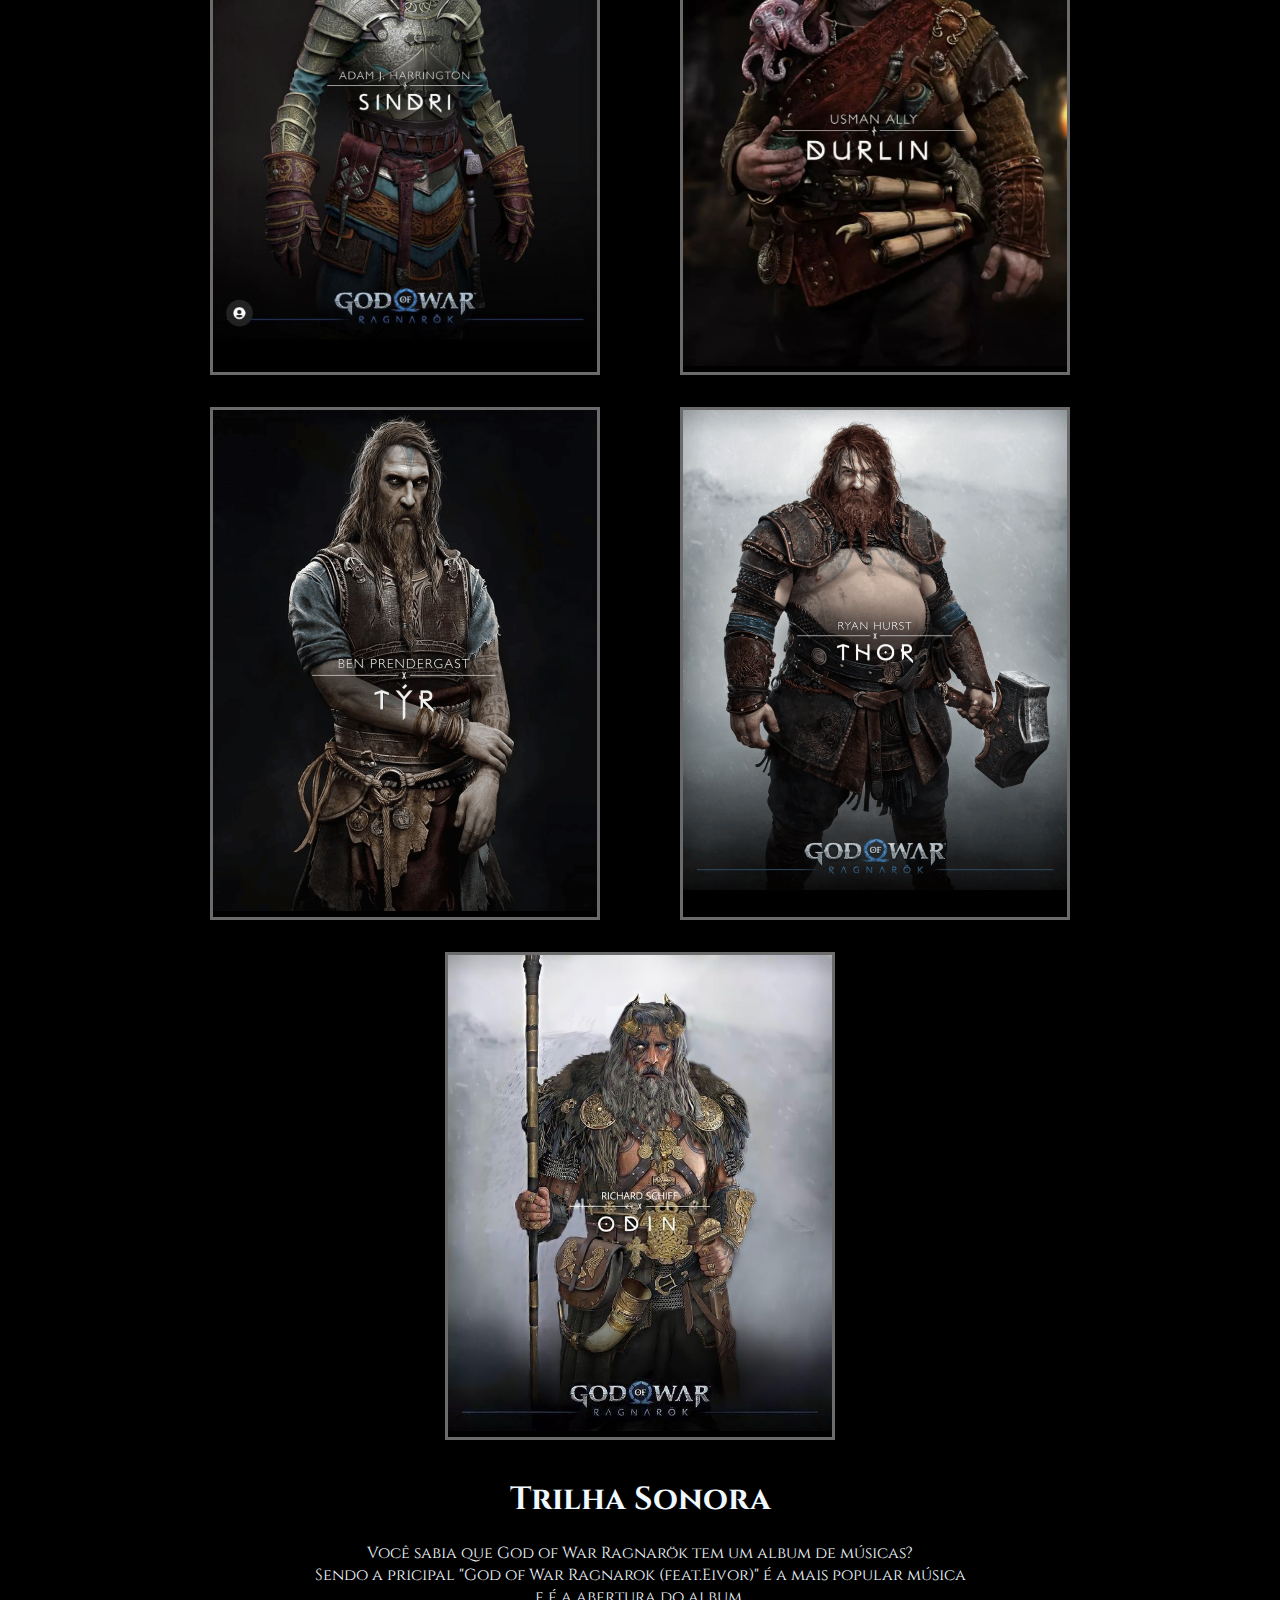
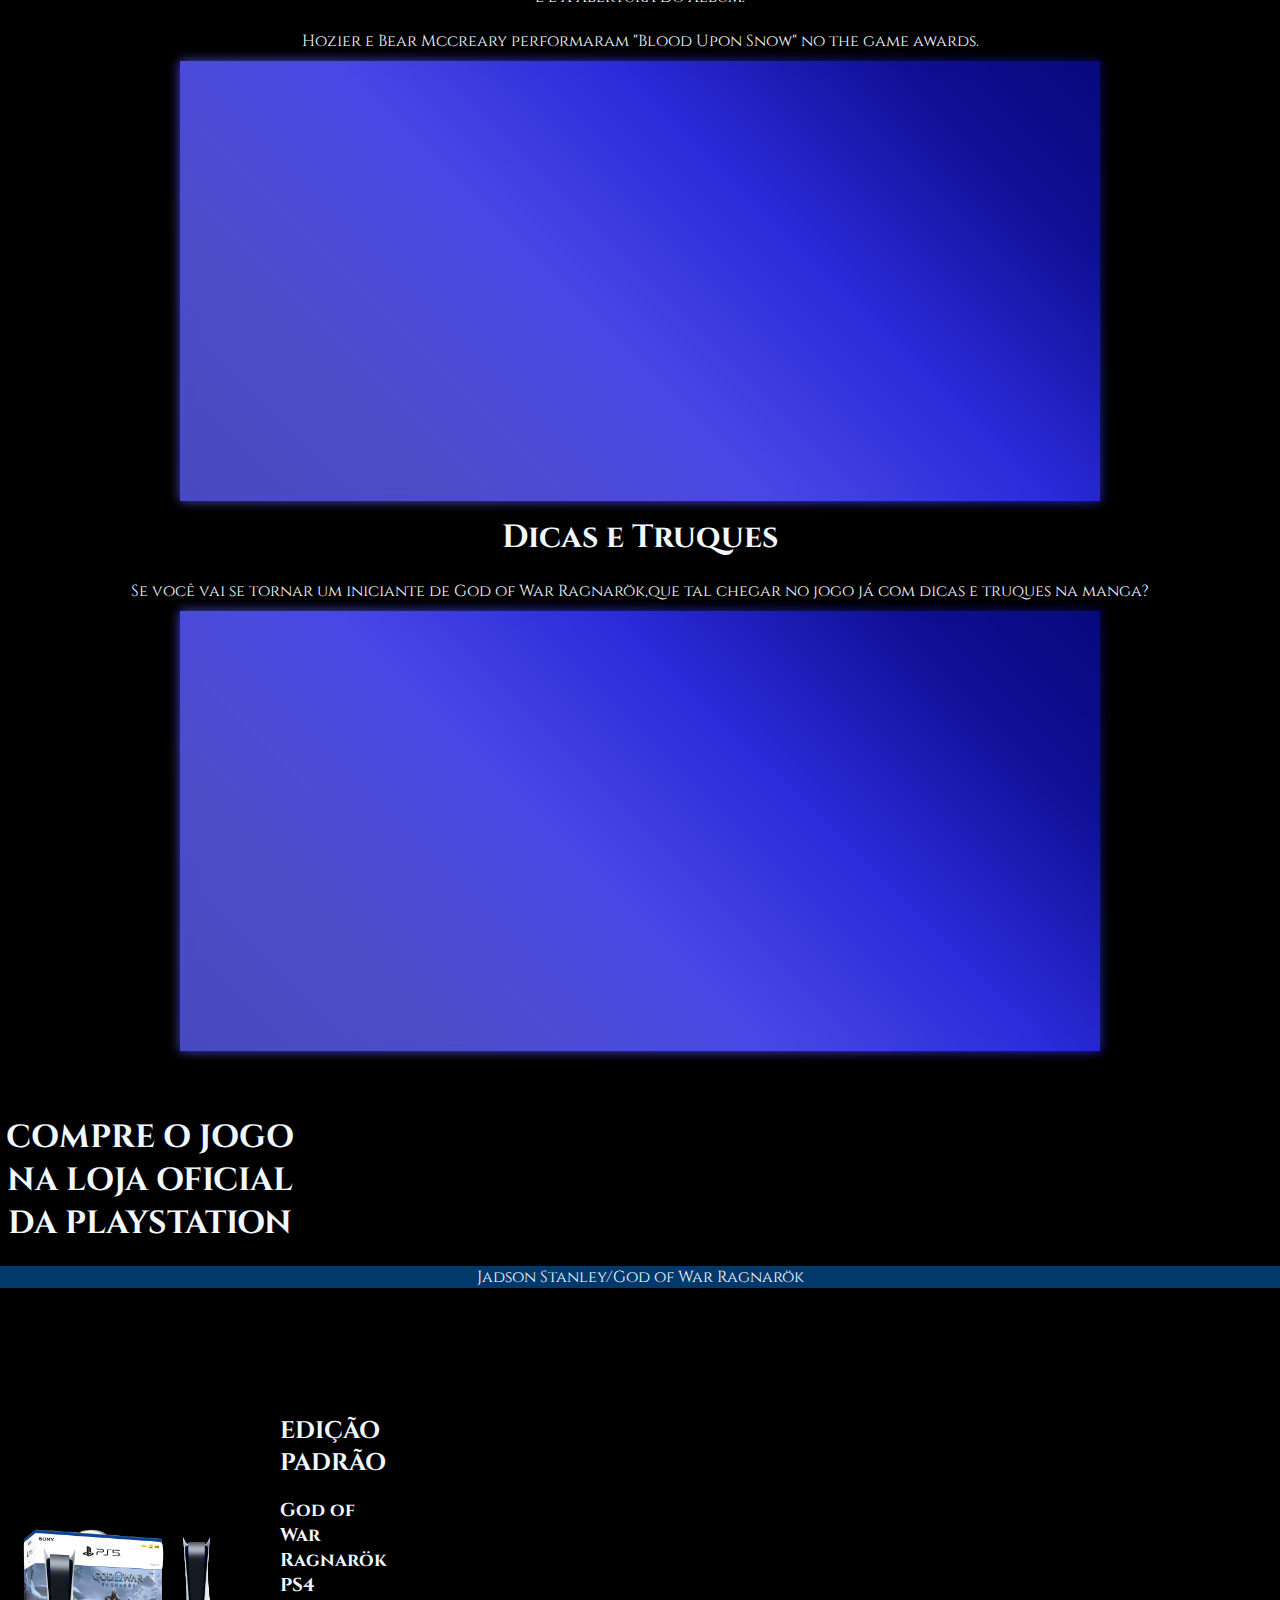
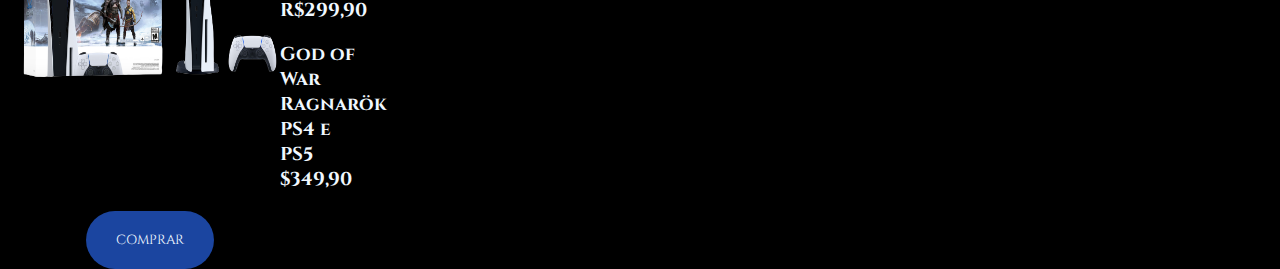
==== commit ced35d15: "Add files via upload" ====
--- a/index.html
+++ b/index.html
@@ -25,13 +25,17 @@
         <!--menu-->
 
 
-        <button class="menuresp">&#9776</button>
+
         <nav id="menu">
 
-
-            <ul>
-
-                <img class="logo" src="src/img/God-Of-War-Ragnarok-Logo-PNG.png" width="200" height="90">
+            <ul class="menu-list">
+
+                <div class="menuresp">
+                    <input type="checkbox" name="menuresp" id="menu-toggle">
+                    <label for="menu-toggle" class="menu-icon">&#9776</label>
+                </div>
+
+                <img class="logo" src="src/img/God-Of-War-Ragnarok-Logo-PNG.png">
                 <li><a href="#home">ÍNICIO</a></li>
 
 
@@ -47,7 +51,7 @@
                 <li><a href="#comprar">COMPRAR</a></li>
 
 
-                <li><a href="#">FECHAR</a></li>
+                <li><a href="#" class="btnfechar">fechar</a></li>
             </ul>
 
 
@@ -340,30 +344,39 @@
                 <br> Hozier e Bear Mccreary performaram "Blood Upon Snow" no the game awards. <br>
             </p>
 
-
-            <iframe class="soundtrack" height="400" src="https://www.youtube.com/embed/BQMXQSKoAtg"
-                title="God of War: Ragnarök - Complete Soundtrack - Full OST Album" frameborder="0"
-                allow="accelerometer; autoplay; clipboard-write; encrypted-media; gyroscope; picture-in-picture; web-share"
-                allowfullscreen></iframe>
-
-
+            <div class="caixavideos">
+
+                <div class="caixavideoyt">
+
+                    <iframe class="soundtrack" src="https://www.youtube.com/embed/BQMXQSKoAtg"
+                        title="God of War: Ragnarök - Complete Soundtrack - Full OST Album" frameborder="0"
+                        allow="accelerometer; autoplay; clipboard-write; encrypted-media; gyroscope; picture-in-picture; web-share"
+                        allowfullscreen>
+                    </iframe>
+
+                </div>
+
+            </div>
 
             <h1>Dicas e Truques</h1>
-
 
             <p class="maistext">Se você vai se tornar um iniciante de God of War Ragnarök,que tal chegar no jogo já com
                 dicas e truques na manga?</p>
 
-
-            <iframe class="dicasetruquesyt" height="400" src="https://www.youtube.com/embed/3df2_dBWqjk"
-                title="GOD OF WAR RAGNAROK: 10 DICAS &amp; TRUQUES PARA EXTRAIR O MÁXIMO DO GAMEPLAY (SEM SPOILERS)"
-                frameborder="0"
-                allow="accelerometer; autoplay; clipboard-write; encrypted-media; gyroscope; picture-in-picture; web-share"
-                allowfullscreen></iframe>
+            <div class="caixavideos">
+                <div class="caixavideoyt">
+
+                    <iframe class="dicasetruquesyt" src="https://www.youtube.com/embed/3df2_dBWqjk"
+                        title="GOD OF WAR RAGNAROK: 10 DICAS &amp; TRUQUES PARA EXTRAIR O MÁXIMO DO GAMEPLAY (SEM SPOILERS)"
+                        frameborder="0"
+                        allow="accelerometer; autoplay; clipboard-write; encrypted-media; gyroscope; picture-in-picture; web-share"
+                        allowfullscreen>
+                    </iframe>
+
+                </div>
+            </div>
 
         </article>
-
-
 
         <!--COMPRAR-->
         <div class="organizarcomprar" id="comprar">
--- a/src/css/style.css
+++ b/src/css/style.css
@@ -1,6 +1,6 @@
 /*CELULAR*/
 
-@media (max-width:700px) {
+@media (max-width:799px) {
 
   .trailer {
     width: 100%;
@@ -10,18 +10,32 @@
     margin-top: 10px;
   }
 
-  header {
+  .menu {
     display: flex;
-    flex-direction: row-reverse;
+    justify-content: space-between;
+    align-items: center;
+  }
+
+  .logo {
+    height: 100px;
+    display: none;
+  }
+
+  .menu-icon {
+    color: rgb(72, 117, 202);
+    font-size: 24px;
+    cursor: pointer;
+  }
+
+  .menu-list{
+    list-style: none;
+    padding: 0;
+    margin: 0;
+    display:none;
   }
 
   #menu ul {
     flex-direction: column;
-    margin: 0;
-    padding: 0;
-    z-index: -1;
-    position: absolute;
-    top: -2px;
   }
 
   .comprarjogo {
@@ -43,42 +57,105 @@
 
   .produtos {
     width: 150px;
-    height:150px;
-  }
-}
-
-/*TELAS MAIORES*/
-
-@media (min-width:900px) {
+    height: 150px;
+  }
+
+  .txtcompreojogo {
+    margin-bottom: 30px;
+  }
+}
+
+/*TABLETS*/
+
+@media (min-width:800px) {
+
+  .menuresp {
+    display: none;
+  }
+
+  #menu ul li:last-child a {
+    display: none;
+  }
+
+  figure.imgtexto {
+    display: inline-block;
+    width: 39%;
+  }
+
+  .produtos {
+    width: 300px;
+    height: 300px;
+  }
+
+  .txtcompreojogo {
+    margin-bottom: 150px;
+  }
+}
+
+/*Desktops/Laptops*/
+
+@media (min-width:1000px) {
+   figure.imgtexto{
+    width: 30%;
+   }
+
+   #menu{
+     position: fixed;
+     z-index: 1;
+   }
+
+   .personagens{
+    display: flex;
+    justify-content: center;
+    flex-wrap: wrap;
+   }
+}
+
+@media (min-width: 1420px) {
+  #personagens{
+    margin-top:70px;
+  }
+}
+
+@media (min-width: 1920px) {
+  
+  #menu ul {
+   font-size: 16pt;
+  }
 
   .godyt{
     position: relative;
-    top: 60px;
-  }
-
-  .menuresp {
-    display: none;
-  }
-
-  #menu ul li:last-child a {
-    float: none;
-    display: none;
-  }
-
-  figure.imgtexto {
-    display: inline-block;
+    top: 50px;
+  }
+  
+  .txth{
+    font-size: 17pt;
+  }
+
+  figure.imgtexto{
     width: 25%;
   }
 
-  #menu {
-    position: fixed;
-    z-index: 1;
+  .botaoposiçao{
+    top: 200px;
+  }
+
+  .botaocomprar {
+    width: 300px;
+    height: 100px;
+    font-size: 20pt;
+  }
+
+  .spacebetween{
+    top:80px;
+    font-size: 15pt;
   }
 
   .produtos{
-    width: 300px;
-    height: 300px;
-  }
+    width: 500px;
+    height: 500px;
+  }
+
 }
 
 /**/
@@ -105,22 +182,7 @@
 /*MENU*/
 
 .logo {
-  width: 150px;
-  height: 50px;
-}
-
-.menuresp {
-  background-color: transparent;
-  border-style: none;
-  position: relative;
-  width: 50px;
-  color: rgb(5, 30, 255);
-  font-size: 25px;
-  top: 4px;
-}
-
-.menuresp:focus~#menu ul {
-  z-index: 1;
+  width: 120px;
 }
 
 #menu {
@@ -131,7 +193,6 @@
   margin: 0;
   display: flex;
   background-color: rgba(0, 0, 0, 0.836);
-  overflow: hidden;
   align-items: center;
   justify-content: center;
   padding: 0;
@@ -153,11 +214,13 @@
 }
 
 /*HISTORIA*/
+
+
+
 .txth {
   color: rgb(247, 245, 245);
-  margin-top: 0;
+  margin-top: 30px;
   margin-left: 20px;
-  margin-bottom: 0;
 }
 
 .hpng {
@@ -207,12 +270,51 @@
 }
 
 .soundtrack {
-  padding-top: 30px;
-  width: 100%;
+  width: 900px;
+  height: 420px;
+  max-width: 100%;
 }
 
 .dicasetruquesyt {
-  width: 100%;
+  width: 900px;
+  height: 420px;
+  max-width: 100%;
+}
+
+.caixavideos {
+  display: flex;
+  justify-content: center;
+  align-items: center;
+}
+
+.caixavideos::before,
+.caixavideos::after {
+  content: '';
+  position: absolute;
+  width: calc(900px + 20px);
+  height: calc(420px + 20px);
+  background: linear-gradient(45deg,
+      rgb(73, 73, 190), rgb(77, 77, 202), rgb(73, 73, 230), rgb(43, 43, 218), rgb(15, 15, 148), rgb(5, 5, 114),
+      rgb(5, 5, 114), rgb(36, 36, 233), rgb(64, 64, 218), rgb(73, 73, 230), rgb(77, 77, 202), rgb(73, 73, 190));
+  z-index: -1;
+  background-size: 300%;
+  animation: AnimarBorda 7s linear alternate infinite;
+  max-width: 100%;
+
+}
+
+.caixavideos::after {
+  filter: blur(6px);
+}
+
+@keyframes AnimarBorda {
+  0% {
+    background-position: 0;
+  }
+
+  100% {
+    background-position: 300%;
+  }
 }
 
 /*COMPRAR*/
@@ -224,6 +326,7 @@
 
 #kratosvideo {
   position: relative;
+  margin-top: 50px;
 }
 
 .sobrepor {
@@ -254,14 +357,14 @@
 .botaocomprar {
   padding: 20px 30px 20px 30px;
   color: rgb(255, 255, 255);
-  background-color: rgb(29, 27, 160);
+  background-color: rgb(27, 69, 160);
   border-style: none;
   border-radius: 30px;
   top: 60px;
 }
 
 .botaocomprar:hover {
-  background-color: #0dd;
+  background-color: rgb(7, 134, 134);
   box-shadow: inset 0 0 0 rgba(0, 170, 170, 0.5), 0 0 1.5em rgba(0, 170, 170, 0.7);
   transition: 1s;
 }
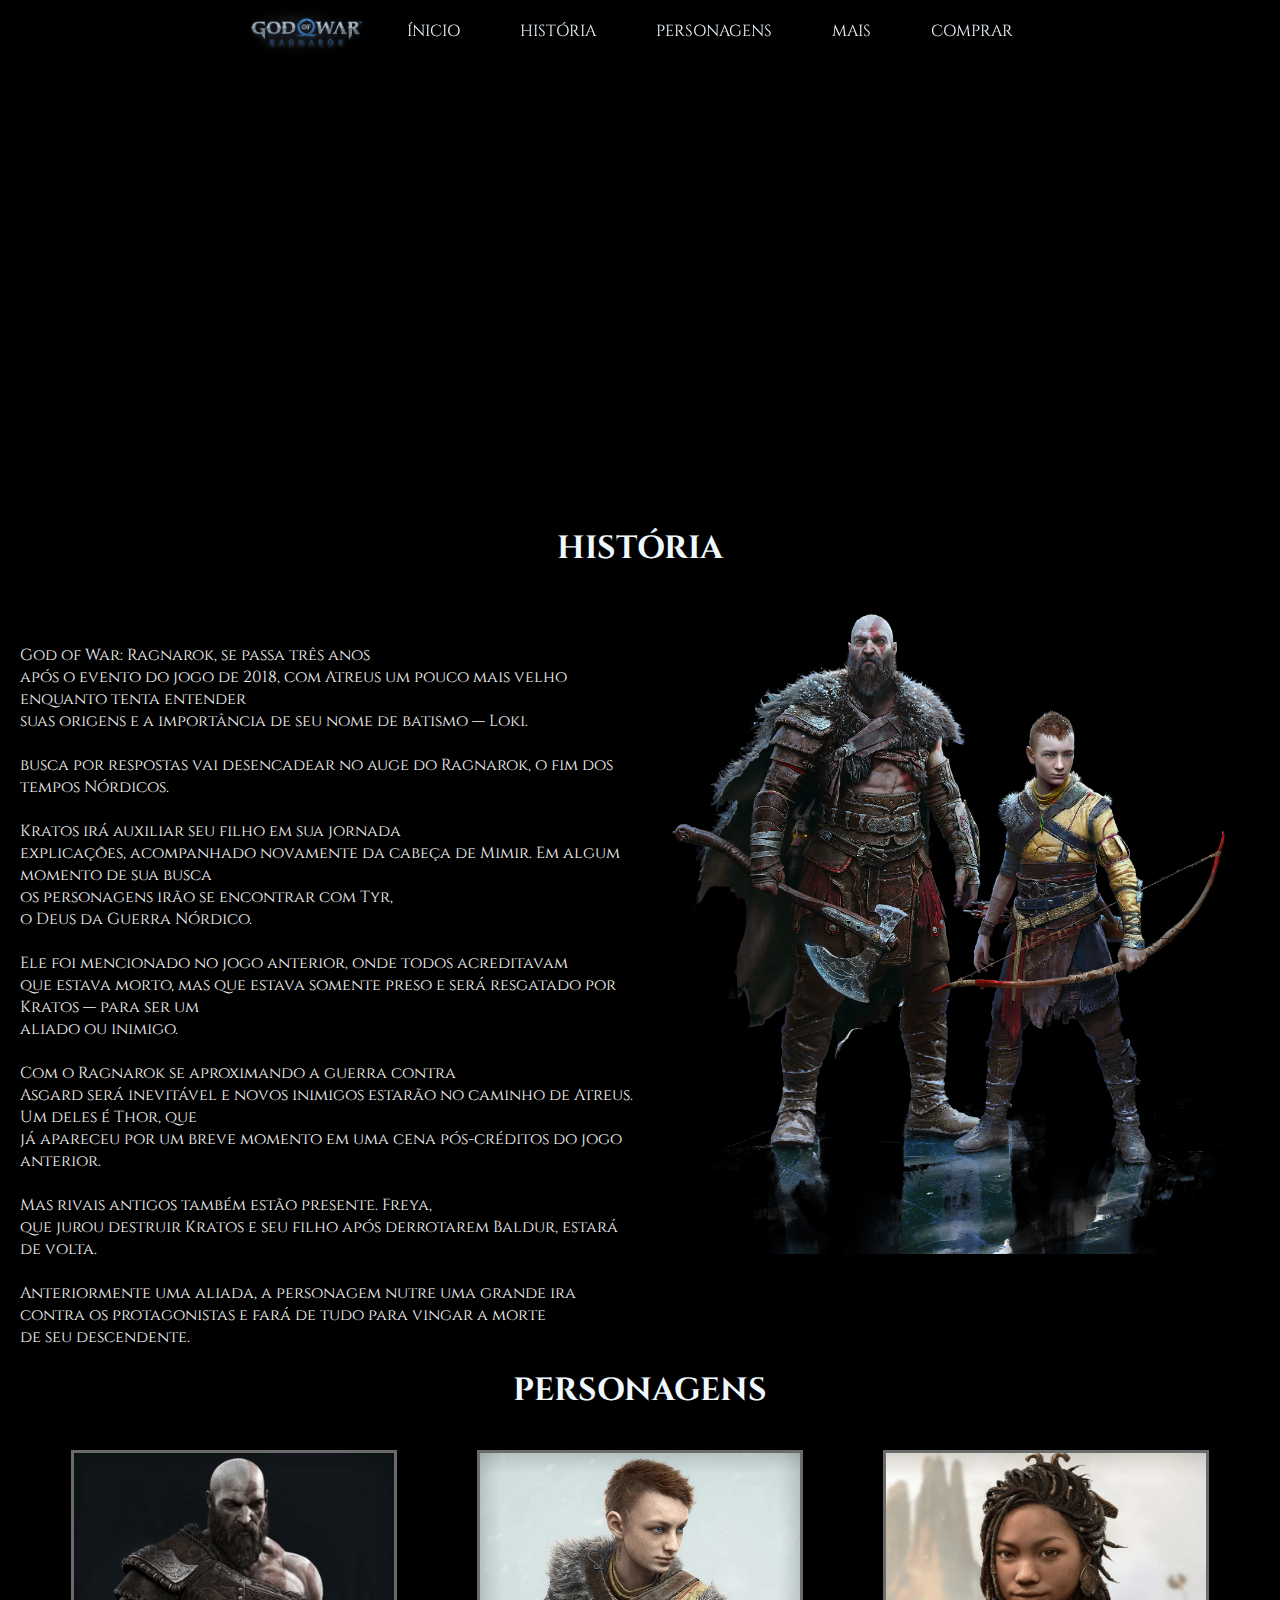
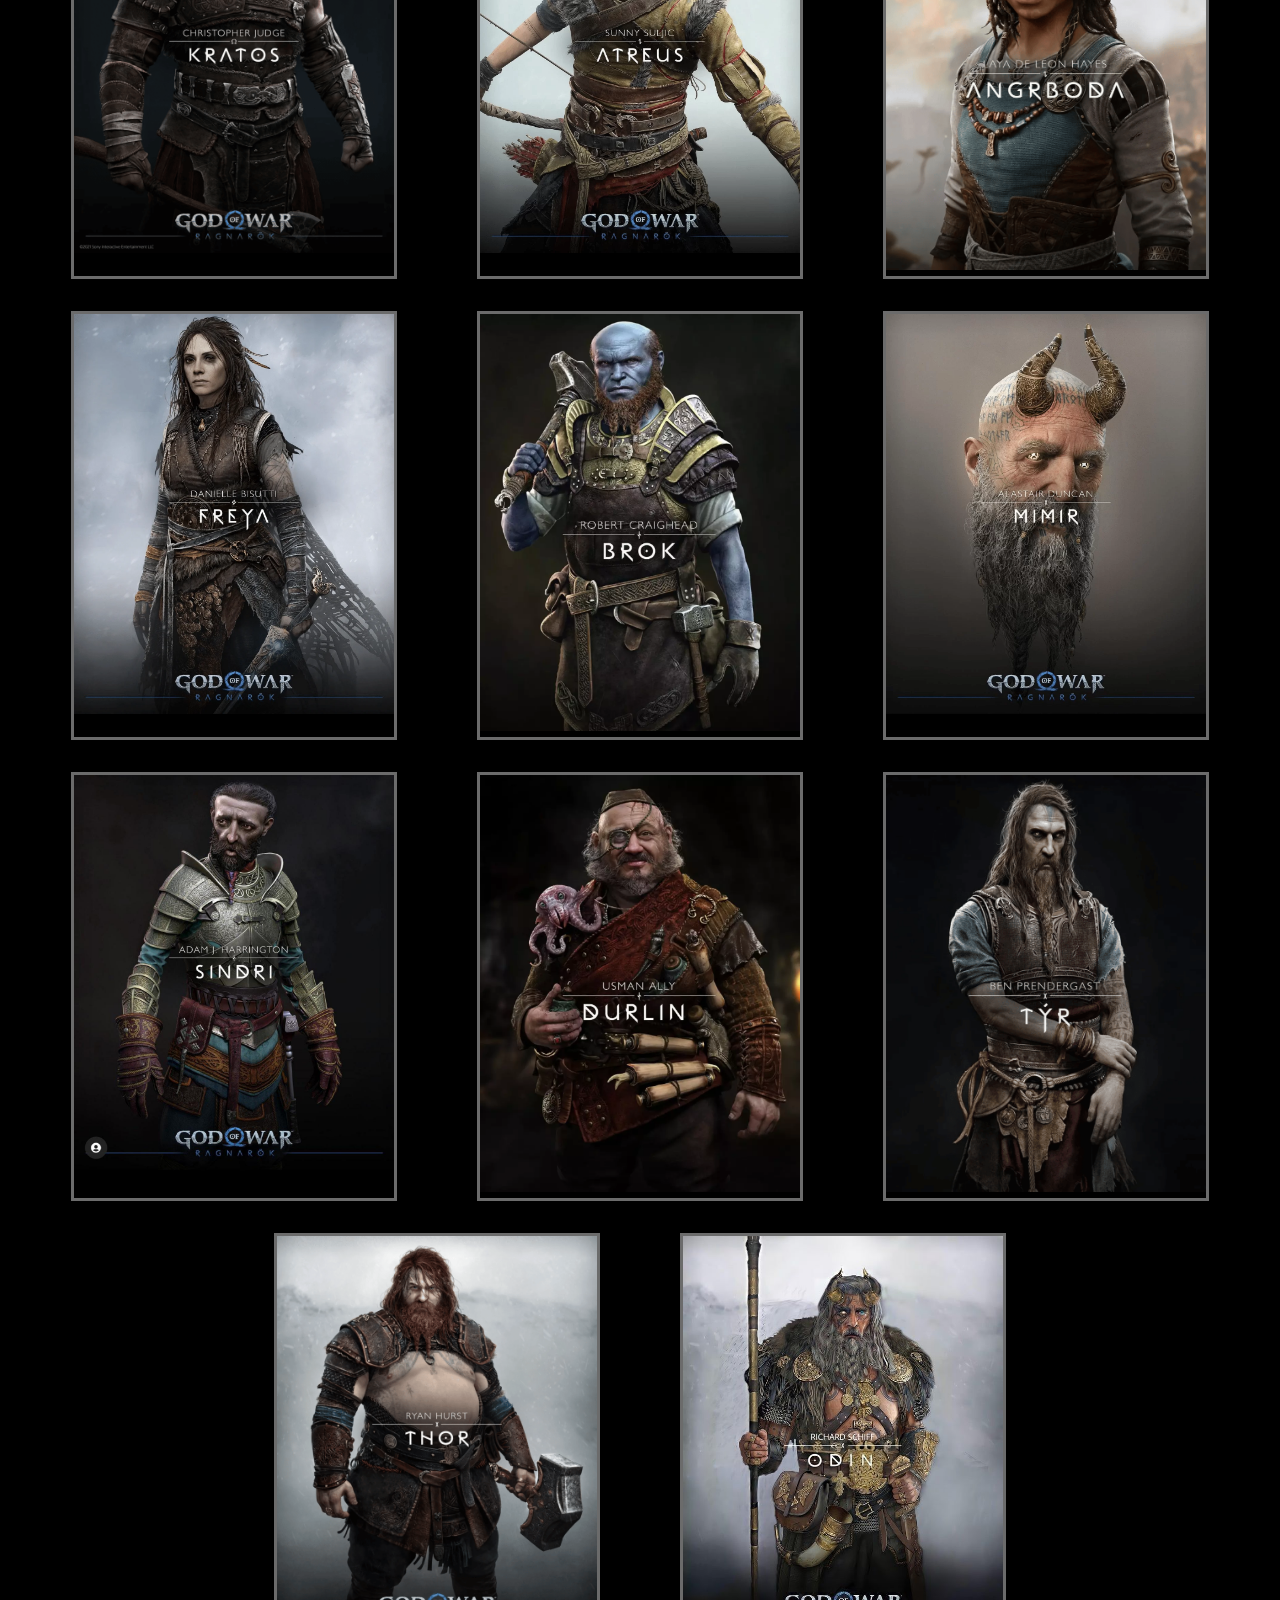
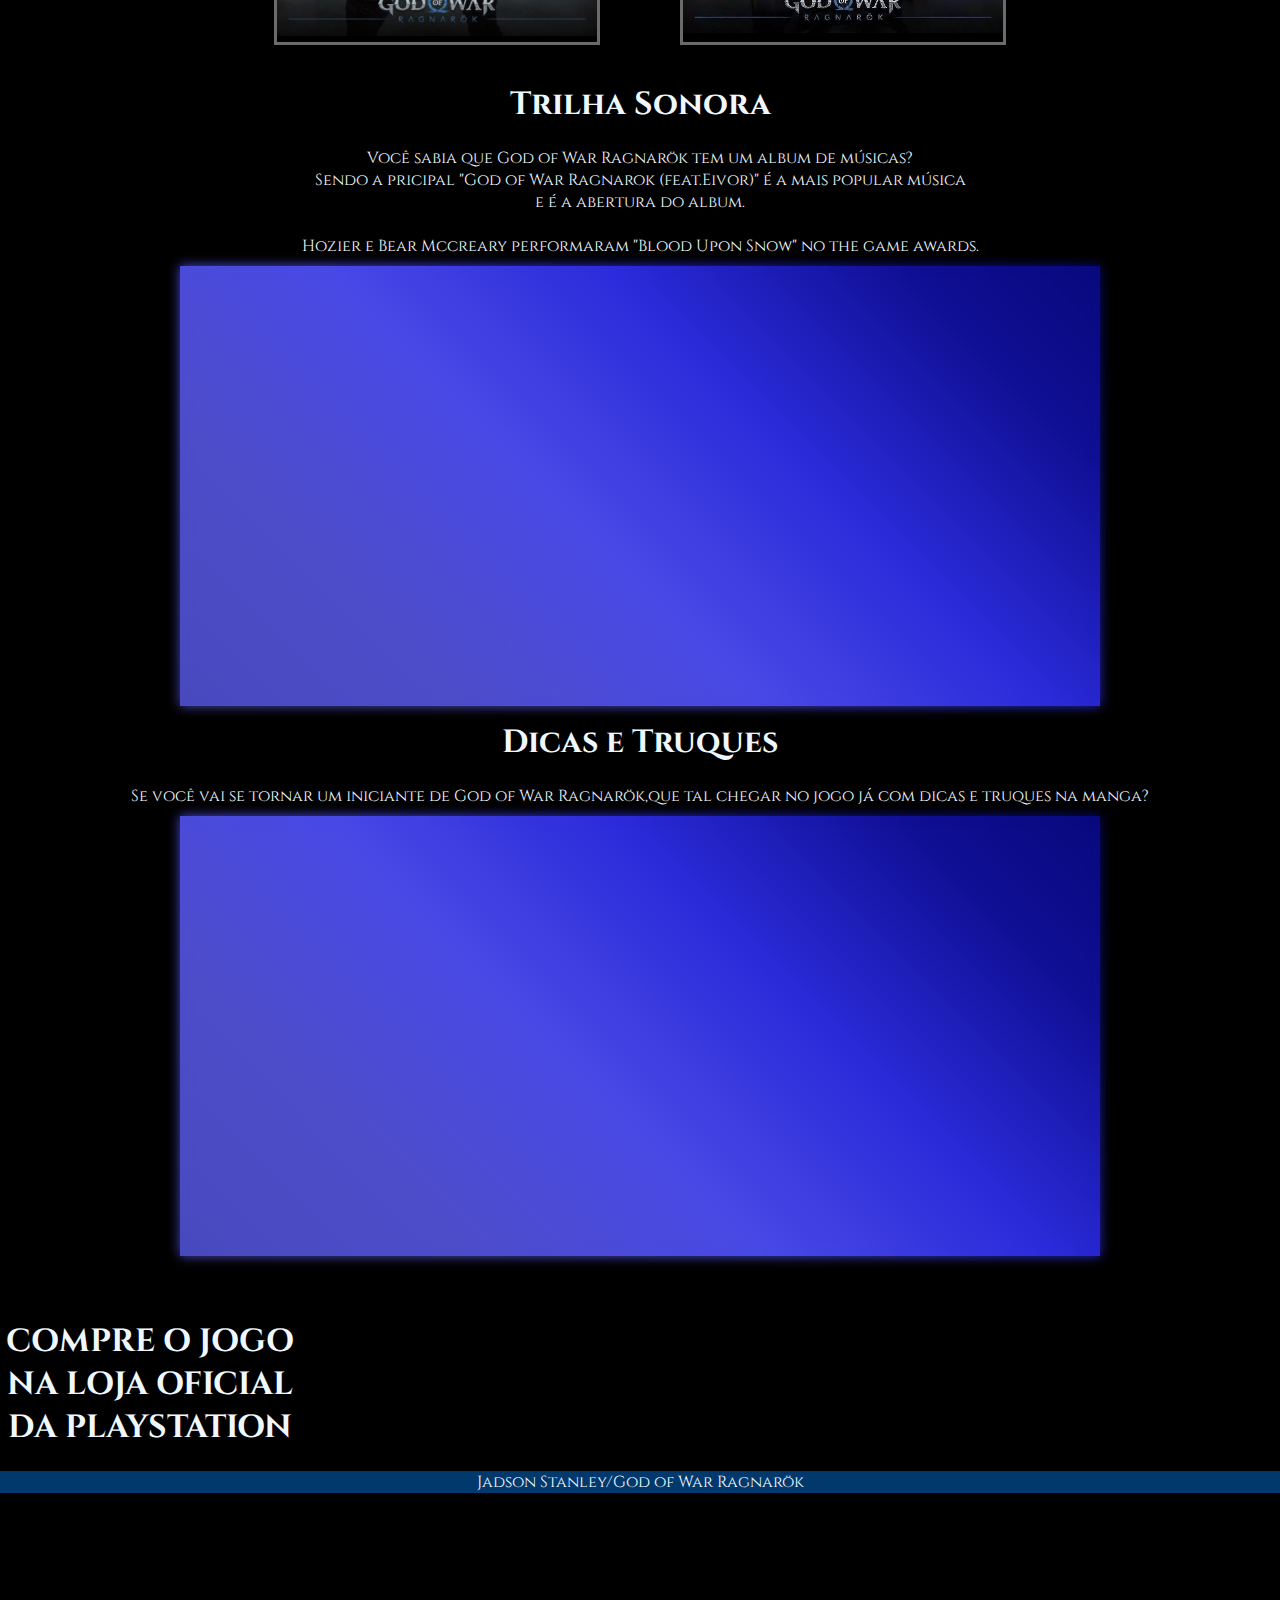
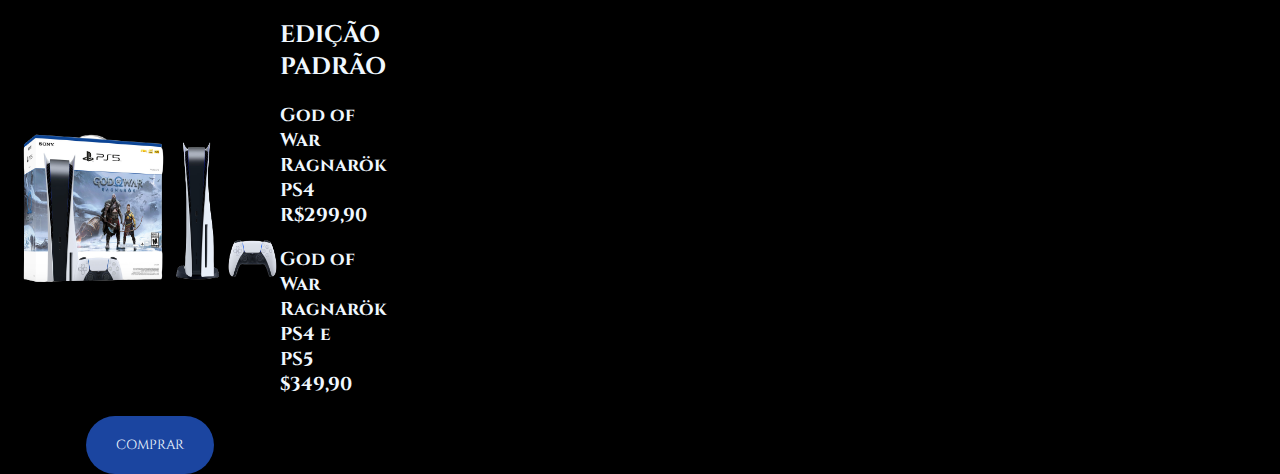
==== commit e7885790: "Add files via upload" ====
--- a/index.html
+++ b/index.html
@@ -83,10 +83,10 @@
 
                 <br>
 
-
+                
+                    
                 <img class="hpng" src="src/img/kratos e atreus.webp" width="50%">
-
-
+                
                 <p class="txth">
 
 
@@ -146,7 +146,9 @@
                 </p>
 
             </div>
-
+            
+            <div class="caixablur"></div>
+            
             <!--PERSONAGENS-->
 
             <h1 id="personagens">PERSONAGENS</h1>
--- a/src/css/style.css
+++ b/src/css/style.css
@@ -27,11 +27,11 @@
     cursor: pointer;
   }
 
-  .menu-list{
+  .menu-list {
     list-style: none;
     padding: 0;
     margin: 0;
-    display:none;
+    display: none;
   }
 
   #menu ul {
@@ -95,48 +95,90 @@
 /*Desktops/Laptops*/
 
 @media (min-width:1000px) {
-   figure.imgtexto{
-    width: 30%;
-   }
-
-   #menu{
-     position: fixed;
-     z-index: 1;
-   }
-
-   .personagens{
+  figure.imgtexto {
+    width: 25%;
+  }
+
+  #menu {
+    position: fixed;
+    z-index: 1;
+  }
+
+  .personagens {
     display: flex;
     justify-content: center;
     flex-wrap: wrap;
-   }
+  }
 }
 
 @media (min-width: 1420px) {
-  #personagens{
-    margin-top:70px;
+  #personagens {
+    margin-top: 70px;
+  }
+}
+
+
+@media (min-width: 1520px) {
+
+  .hb {
+    margin-bottom: 200px;
+  }
+
+  .botaoposiçao {
+    top: 220px;
+  }
+
+}
+
+@media (min-width: 1630px) {
+  .hb {
+    margin-bottom: 300px
+  }
+
+  .botaoposiçao {
+    top: 300px
+  }
+}
+
+@media (min-width: 1761px) {
+  .hb {
+    margin-bottom: 400px;
+  }
+
+  .botaoposiçao {
+    top: 350px;
   }
 }
 
 @media (min-width: 1920px) {
-  
+
   #menu ul {
-   font-size: 16pt;
-  }
-
-  .godyt{
+    font-size: 16pt;
+  }
+
+  .godyt {
     position: relative;
     top: 50px;
   }
-  
-  .txth{
+
+  #historia {
+    position: relative;
+    top: 50px;
+  }
+
+  .txth {
     font-size: 17pt;
   }
 
-  figure.imgtexto{
+  .hb {
+    margin-bottom: 0px;
+  }
+
+  figure.imgtexto {
     width: 25%;
   }
 
-  .botaoposiçao{
+  .botaoposiçao {
     top: 200px;
   }
 
@@ -146,16 +188,15 @@
     font-size: 20pt;
   }
 
-  .spacebetween{
-    top:80px;
+  .spacebetween {
+    top: 80px;
     font-size: 15pt;
   }
 
-  .produtos{
+  .produtos {
     width: 500px;
     height: 500px;
   }
-
 }
 
 /**/
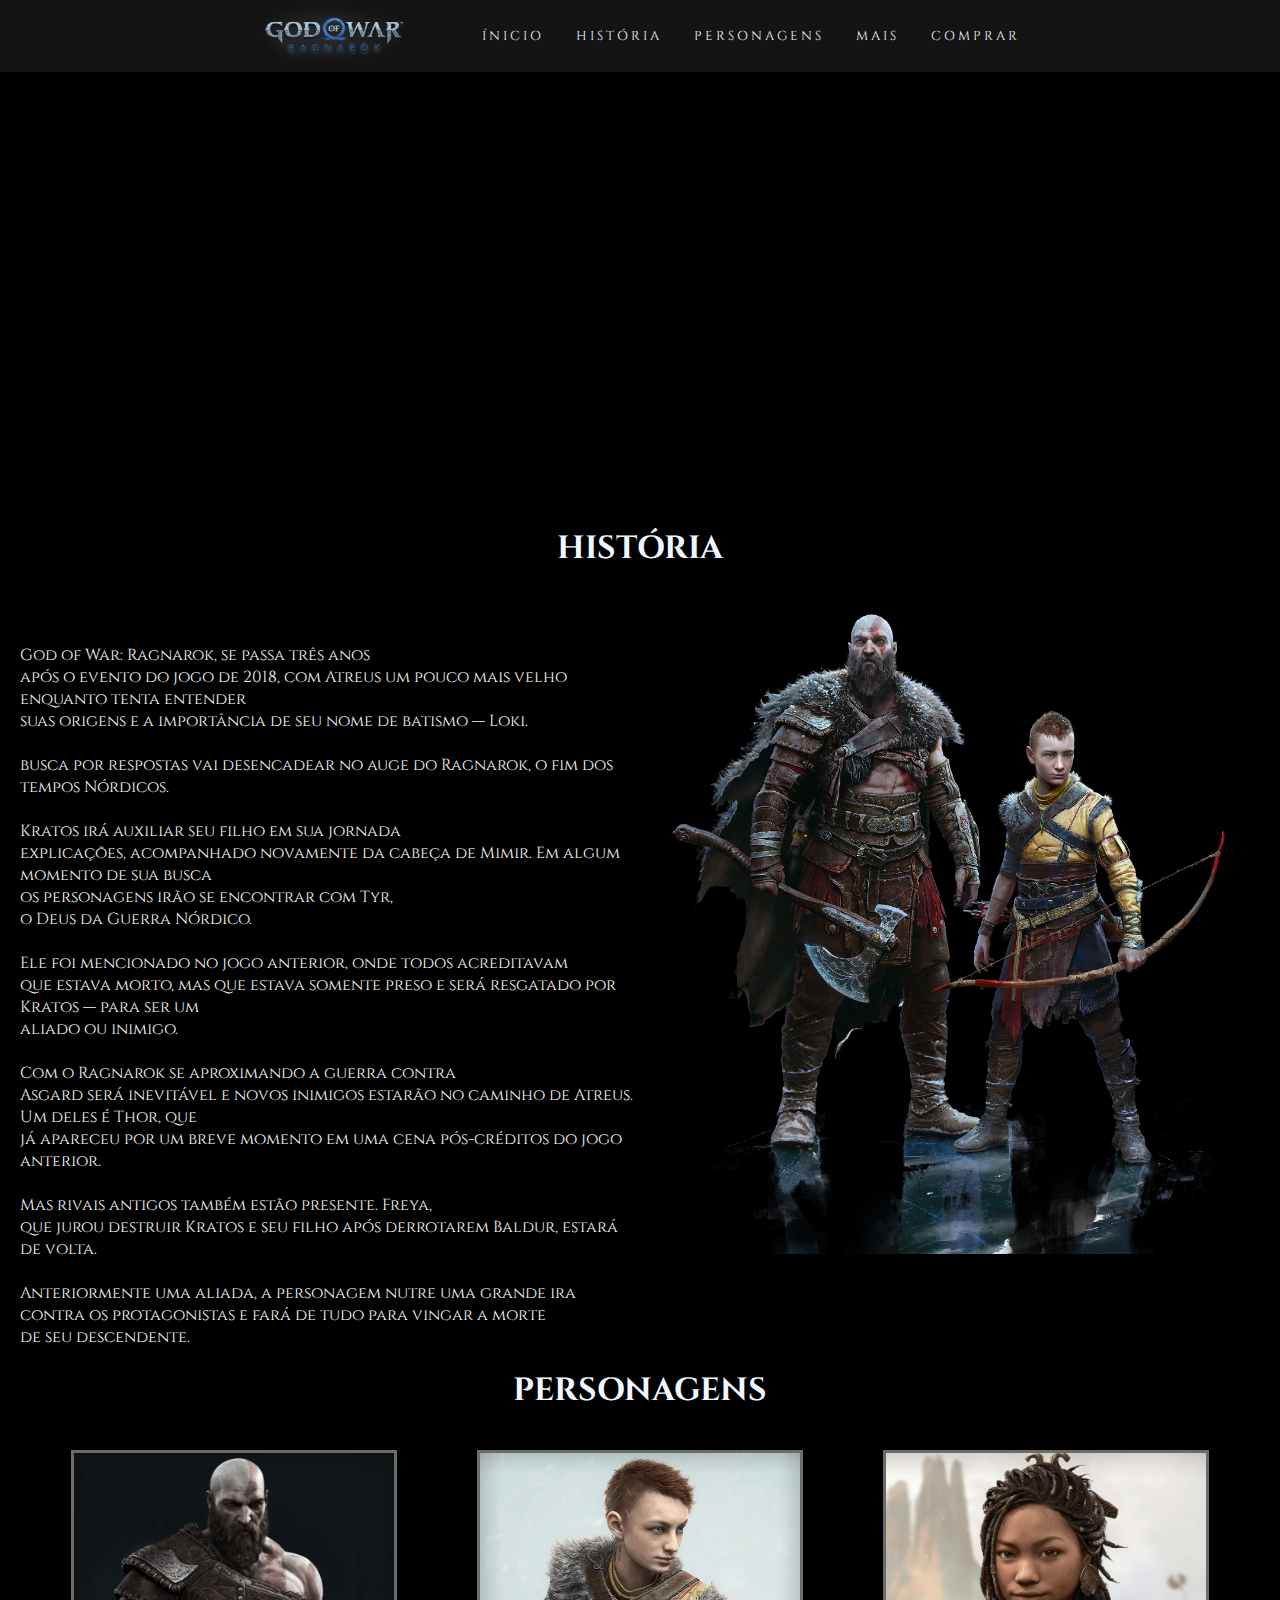
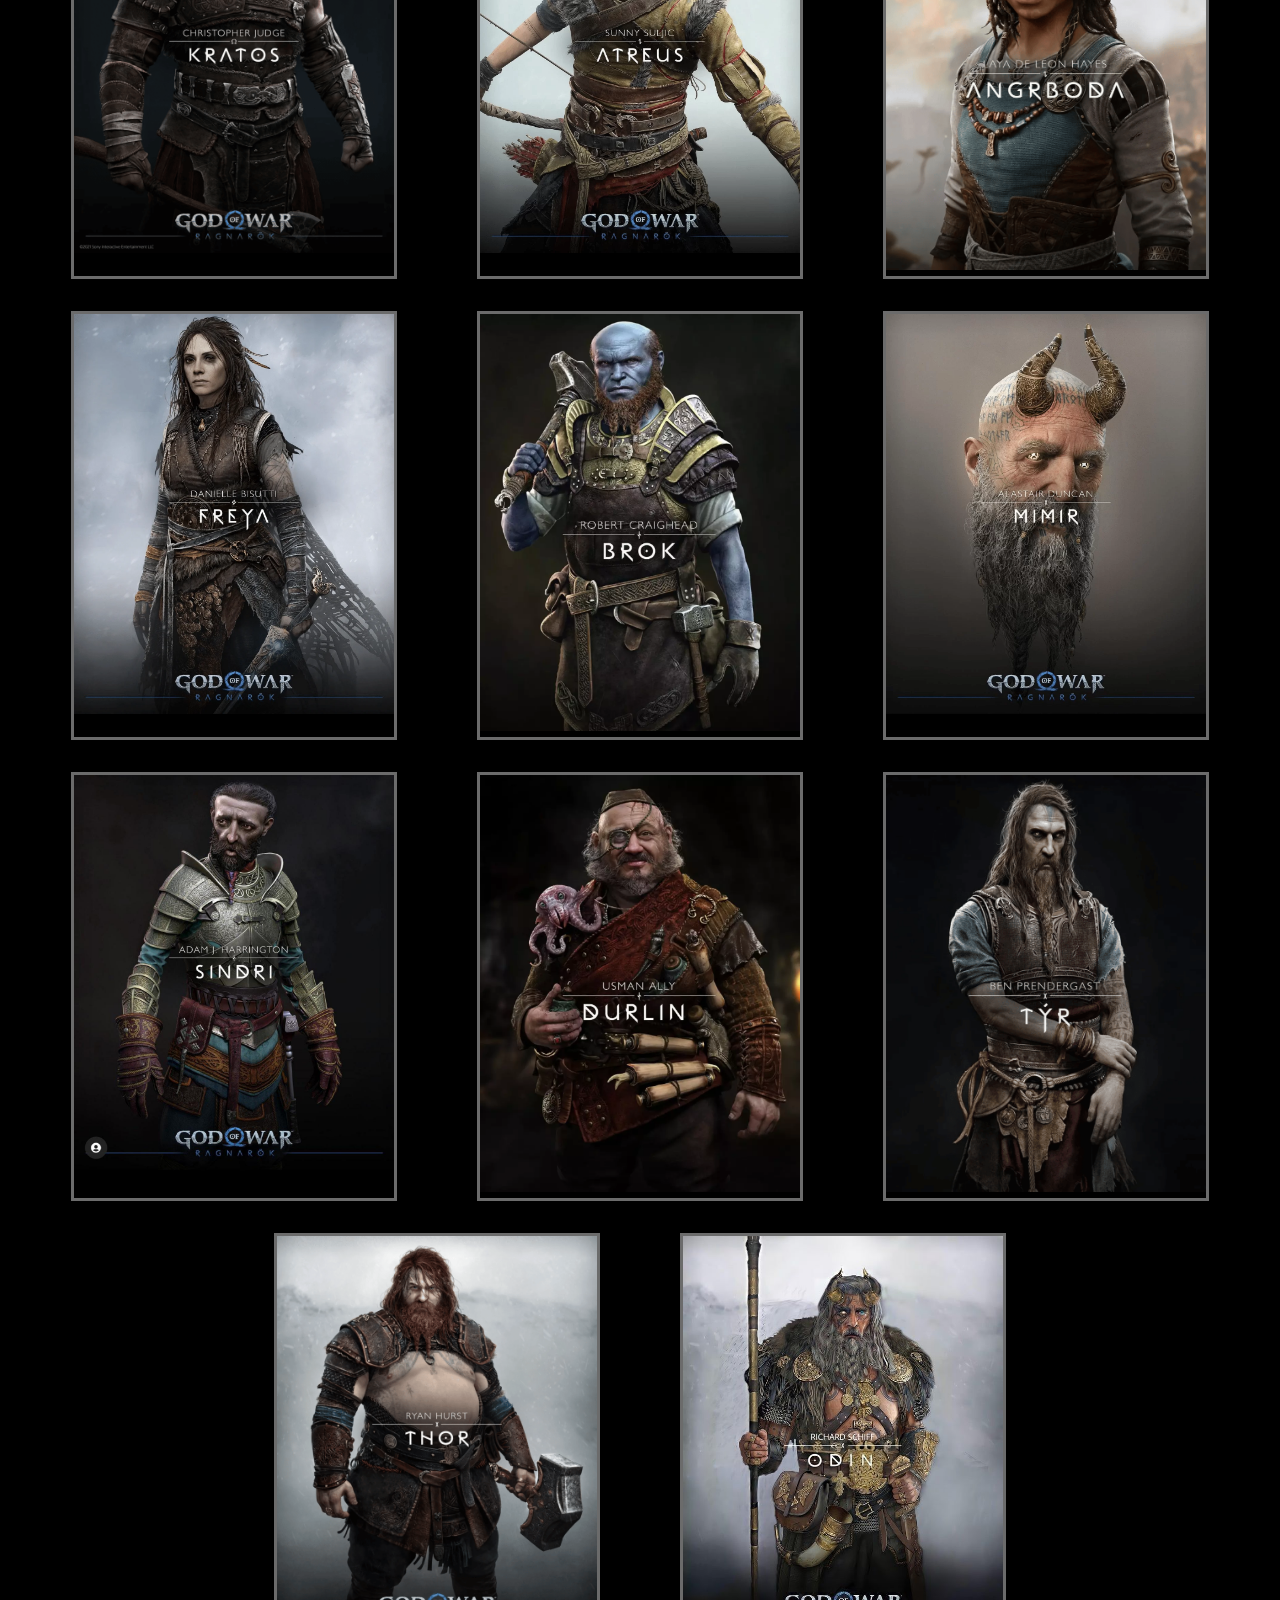
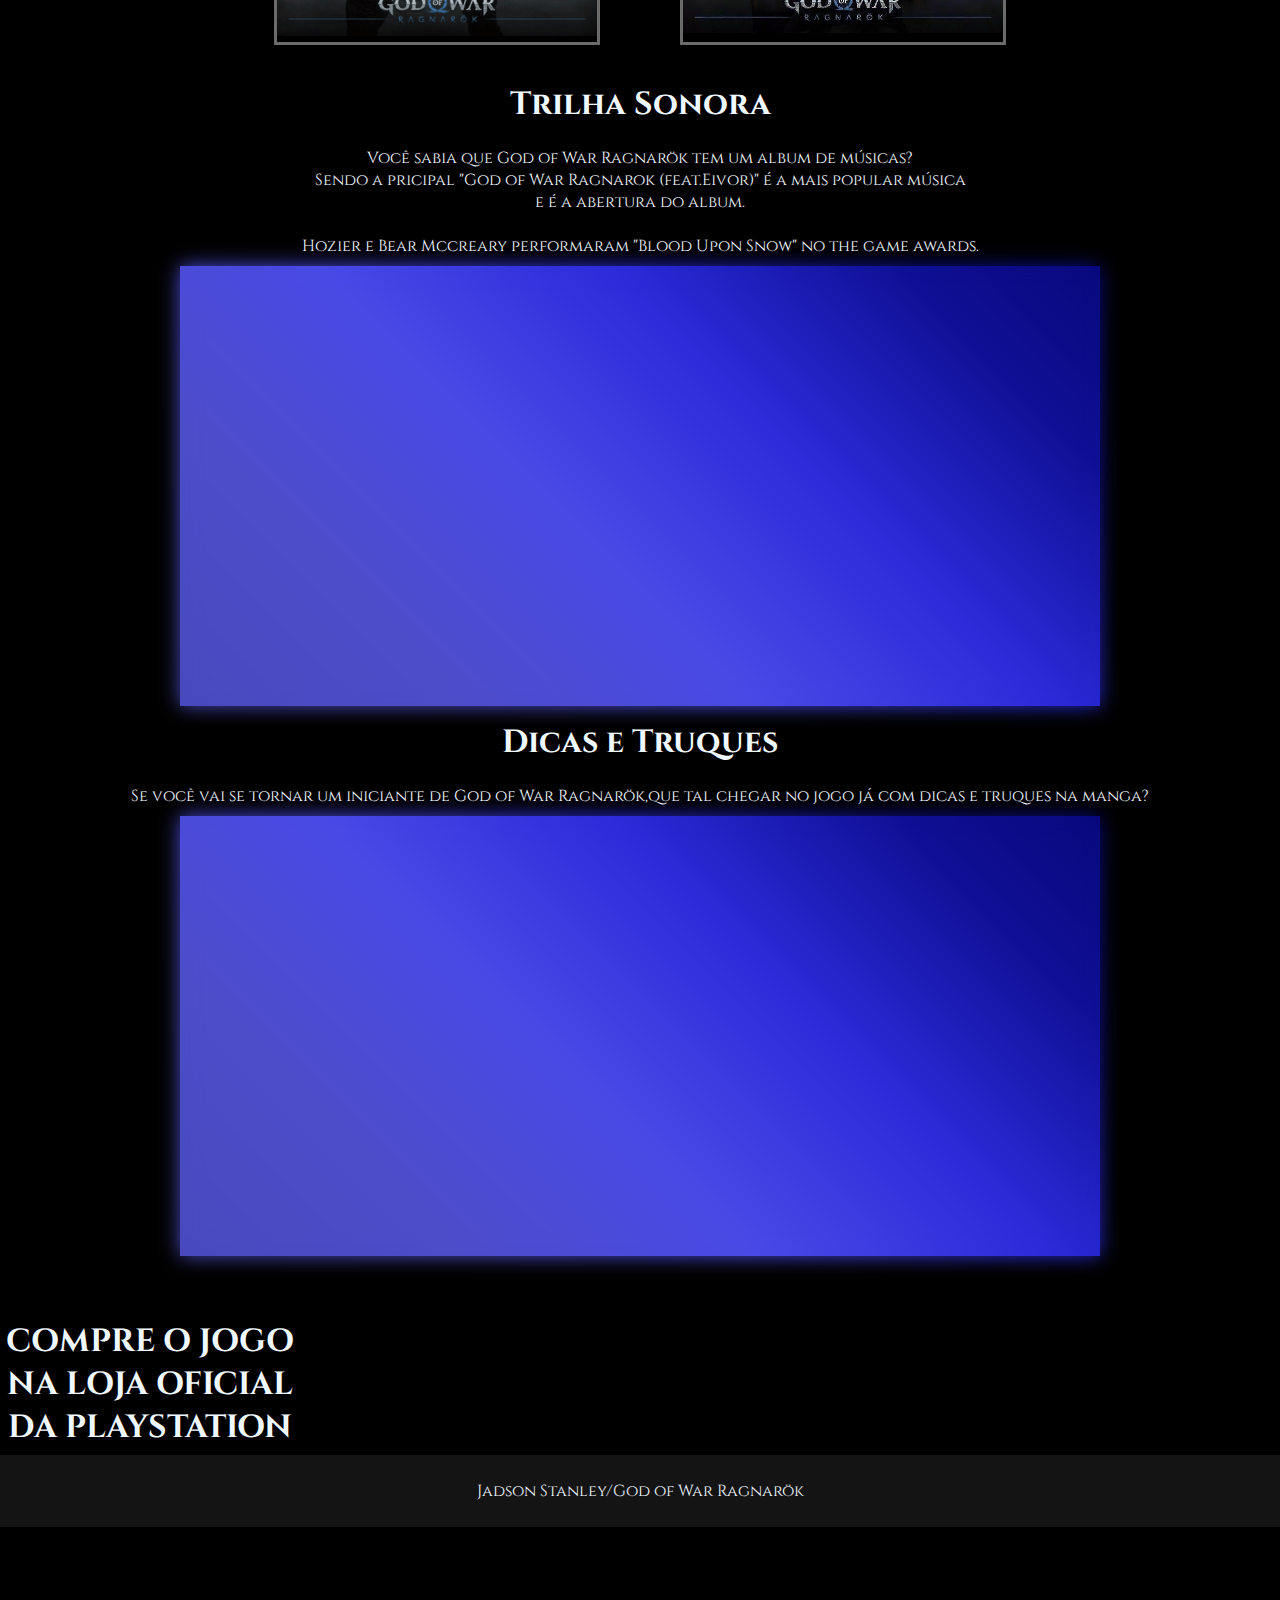
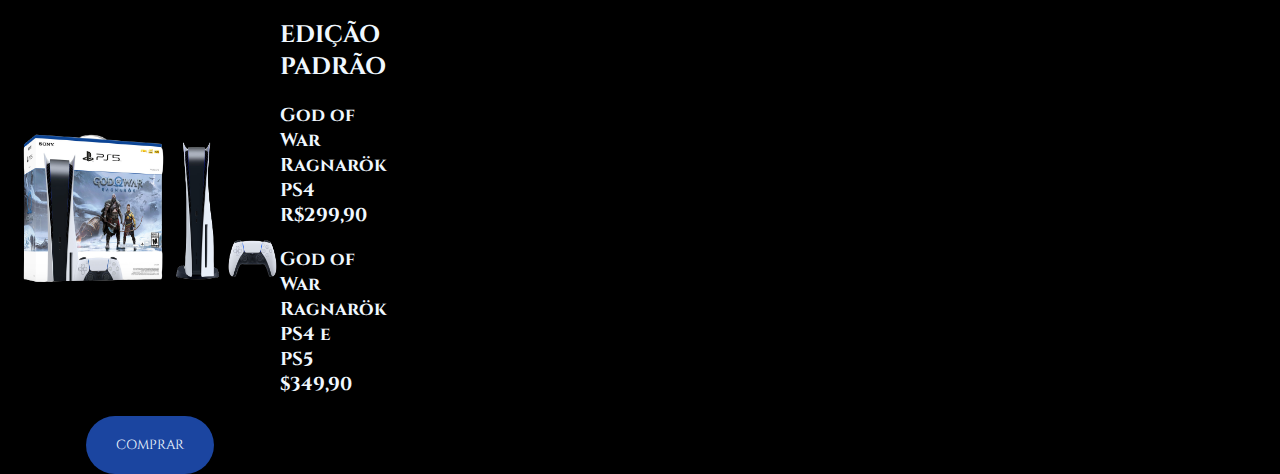
==== commit 7c5d909b: "Add files via upload" ====
--- a/index.html
+++ b/index.html
@@ -24,38 +24,37 @@
 
         <!--menu-->
 
-
-
-        <nav id="menu">
-
-            <ul class="menu-list">
-
-                <div class="menuresp">
-                    <input type="checkbox" name="menuresp" id="menu-toggle">
-                    <label for="menu-toggle" class="menu-icon">&#9776</label>
+        <nav>
+            <div class="space">
+                <div class="space">
+                    <img class="logo " src="src/img/God-Of-War-Ragnarok-Logo-PNG.png">
                 </div>
 
-                <img class="logo" src="src/img/God-Of-War-Ragnarok-Logo-PNG.png">
-                <li><a href="#home">ÍNICIO</a></li>
-
-
-                <li><a href="#historia">HISTÓRIA</a></li>
-
-
-                <li><a href="#personagens">PERSONAGENS</a></li>
-
-
-                <li><a href="#mais">MAIS</a></li>
-
-
-                <li><a href="#comprar">COMPRAR</a></li>
-
-
-                <li><a href="#" class="btnfechar">fechar</a></li>
-            </ul>
-
-
-        </nav>
+                <div class="mobile-menu">
+                    <div class="line1"></div>
+                    <div class="line2"></div>
+                    <div class="line3"></div>
+                </div>
+            </div>
+
+            <div>
+                <ul class="nav-list">
+                    <li><a class="nav-link" href="#home">ÍNICIO</a></li>
+
+
+                    <li><a class="nav-link" href="#historia">HISTÓRIA</a></li>
+
+
+                    <li><a class="nav-link" href="#personagens">PERSONAGENS</a></li>
+
+
+                    <li><a class="nav-link" href="#mais">MAIS</a></li>
+
+                    <li><a class="nav-link" href="#comprar">COMPRAR</a></li>
+
+                </ul>
+            </div>
+            </div>
 
     </header>
 
@@ -83,10 +82,10 @@
 
                 <br>
 
-                
-                    
+
+
                 <img class="hpng" src="src/img/kratos e atreus.webp" width="50%">
-                
+
                 <p class="txth">
 
 
@@ -146,9 +145,9 @@
                 </p>
 
             </div>
-            
+
             <div class="caixablur"></div>
-            
+
             <!--PERSONAGENS-->
 
             <h1 id="personagens">PERSONAGENS</h1>
@@ -424,13 +423,11 @@
 
     <footer>
 
-
         <nav>
 
             <p class="footertext">Jadson Stanley/God of War Ragnarök</p>
 
         </nav>
-
 
     </footer>
     <script src="src/js/javascript.js"></script>
--- a/src/css/style.css
+++ b/src/css/style.css
@@ -1,41 +1,64 @@
+
 /*CELULAR*/
 
 @media (max-width:799px) {
-
-  .trailer {
-    width: 100%;
-  }
-
-  .godyt {
-    margin-top: 10px;
-  }
-
-  .menu {
-    display: flex;
-    justify-content: space-between;
+  
+  body{
+    overflow-x: hidden;
+  }
+
+  .space{
+   display: flex;
+   justify-content: space-between;
+   align-items: center;
+   width: 90%;
+  }
+
+  .nav-list {
+    position: absolute;
+    top: 8vh;
+    right: 0;
+    width: 100vw;
+    height: 50vh;
+    background:rgb(20, 20, 20);
+    flex-direction: column;
     align-items: center;
+    justify-content: space-around;
+    margin: 0;
+    transform:translateX(100%);
+    transition: transform 0.3s ease-in;
+  }
+  
+  .mobile-menu{
+    display: block;
+  }
+
+  .nav-list {
+    padding: 0;
+  }
+
+  .nav-list li {
+    margin-left: 0;
+    opacity: 0;
+  }
+  
+  .nav-list.active{
+    transform:translateX(0);
+  }
+
+  @keyframes navLinkFade {
+    from {
+      opacity: 0;
+      transform: translateX(50px);
+    }
+    to {
+      opacity: 1;
+      transform: translateX(0);
+    }
   }
 
   .logo {
     height: 100px;
-    display: none;
-  }
-
-  .menu-icon {
-    color: rgb(72, 117, 202);
-    font-size: 24px;
-    cursor: pointer;
-  }
-
-  .menu-list {
-    list-style: none;
-    padding: 0;
-    margin: 0;
-    display: none;
-  }
-
-  #menu ul {
-    flex-direction: column;
   }
 
   .comprarjogo {
@@ -63,20 +86,28 @@
   .txtcompreojogo {
     margin-bottom: 30px;
   }
+  
 }
 
 /*TABLETS*/
 
 @media (min-width:800px) {
-
-  .menuresp {
+  
+  .mobile-menu{
     display: none;
   }
 
-  #menu ul li:last-child a {
-    display: none;
-  }
-
+  nav{
+    justify-content: center;
+  }
+
+  .button button{
+    border: none;
+    background-color: rgb(0, 110, 255);
+    padding: 6px 15px;
+    border-radius: 5px;
+  }
+  
   figure.imgtexto {
     display: inline-block;
     width: 39%;
@@ -95,13 +126,9 @@
 /*Desktops/Laptops*/
 
 @media (min-width:1000px) {
+  
   figure.imgtexto {
     width: 25%;
-  }
-
-  #menu {
-    position: fixed;
-    z-index: 1;
   }
 
   .personagens {
@@ -152,10 +179,6 @@
 
 @media (min-width: 1920px) {
 
-  #menu ul {
-    font-size: 16pt;
-  }
-
   .godyt {
     position: relative;
     top: 50px;
@@ -200,6 +223,10 @@
 }
 
 /**/
+* {
+  color: aliceblue;
+  font-family: 'Cinzel', serif;
+}
 
 body {
   background: rgb(0, 0, 0);
@@ -207,9 +234,12 @@
   padding: 0;
 }
 
-* {
-  color: aliceblue;
-  font-family: 'Cinzel', serif;
+a{
+  text-decoration: none;
+}
+
+li{
+  list-style: none;
 }
 
 h1 {
@@ -222,41 +252,55 @@
 
 /*MENU*/
 
-.logo {
-  width: 120px;
-}
-
-#menu {
+header{
+  background-color: rgb(20, 20, 20);
+}
+
+.logo{
+  width: 150px;
+}
+
+nav {
+  display: flex;
+  align-items: center;
+  height: 8vh;
+  position: fixed;
   width: 100%;
-}
-
-#menu ul {
-  margin: 0;
-  display: flex;
-  background-color: rgba(0, 0, 0, 0.836);
-  align-items: center;
-  justify-content: center;
-  padding: 0;
-}
-
-#menu ul li {
-  display: inline;
-}
-
-#menu ul li a {
-  margin-left: 20px;
-  padding: 20px;
-  display: inline-block;
-  text-decoration: none;
-}
-
-#menu ul li a:hover {
-  color: rgb(79, 149, 214);
+  background-color: rgb(20, 20, 20);
+  z-index: 1;
+}
+
+.nav-list{
+   list-style: none;
+   display: flex;
+}
+
+.nav-list li{
+   letter-spacing: 3px;
+   margin-left: 32px;
+   font-size:small;
+}
+
+.mobile-menu{
+  cursor: pointer;
+}
+
+.mobile-menu div {
+  width: 32px;
+  height: 2px;
+  background-color: rgb(0, 81, 255);
+  margin: 8px;
+}
+
+
+.button{
+  border: none;
+  background-color: rgb(0, 110, 255);
+  padding: 6px 15px;
+  border-radius: 5px;
 }
 
 /*HISTORIA*/
-
-
 
 .txth {
   color: rgb(247, 245, 245);
@@ -335,8 +379,8 @@
   width: calc(900px + 20px);
   height: calc(420px + 20px);
   background: linear-gradient(45deg,
-      rgb(73, 73, 190), rgb(77, 77, 202), rgb(73, 73, 230), rgb(43, 43, 218), rgb(15, 15, 148), rgb(5, 5, 114),
-      rgb(5, 5, 114), rgb(36, 36, 233), rgb(64, 64, 218), rgb(73, 73, 230), rgb(77, 77, 202), rgb(73, 73, 190));
+  rgb(73, 73, 190), rgb(77, 77, 202), rgb(73, 73, 230), rgb(43, 43, 218), rgb(15, 15, 148), rgb(5, 5, 114),
+  rgb(5, 5, 114), rgb(36, 36, 233), rgb(64, 64, 218), rgb(73, 73, 230), rgb(77, 77, 202), rgb(73, 73, 190));
   z-index: -1;
   background-size: 300%;
   animation: AnimarBorda 7s linear alternate infinite;
@@ -345,7 +389,7 @@
 }
 
 .caixavideos::after {
-  filter: blur(6px);
+  filter: blur(10px);
 }
 
 @keyframes AnimarBorda {
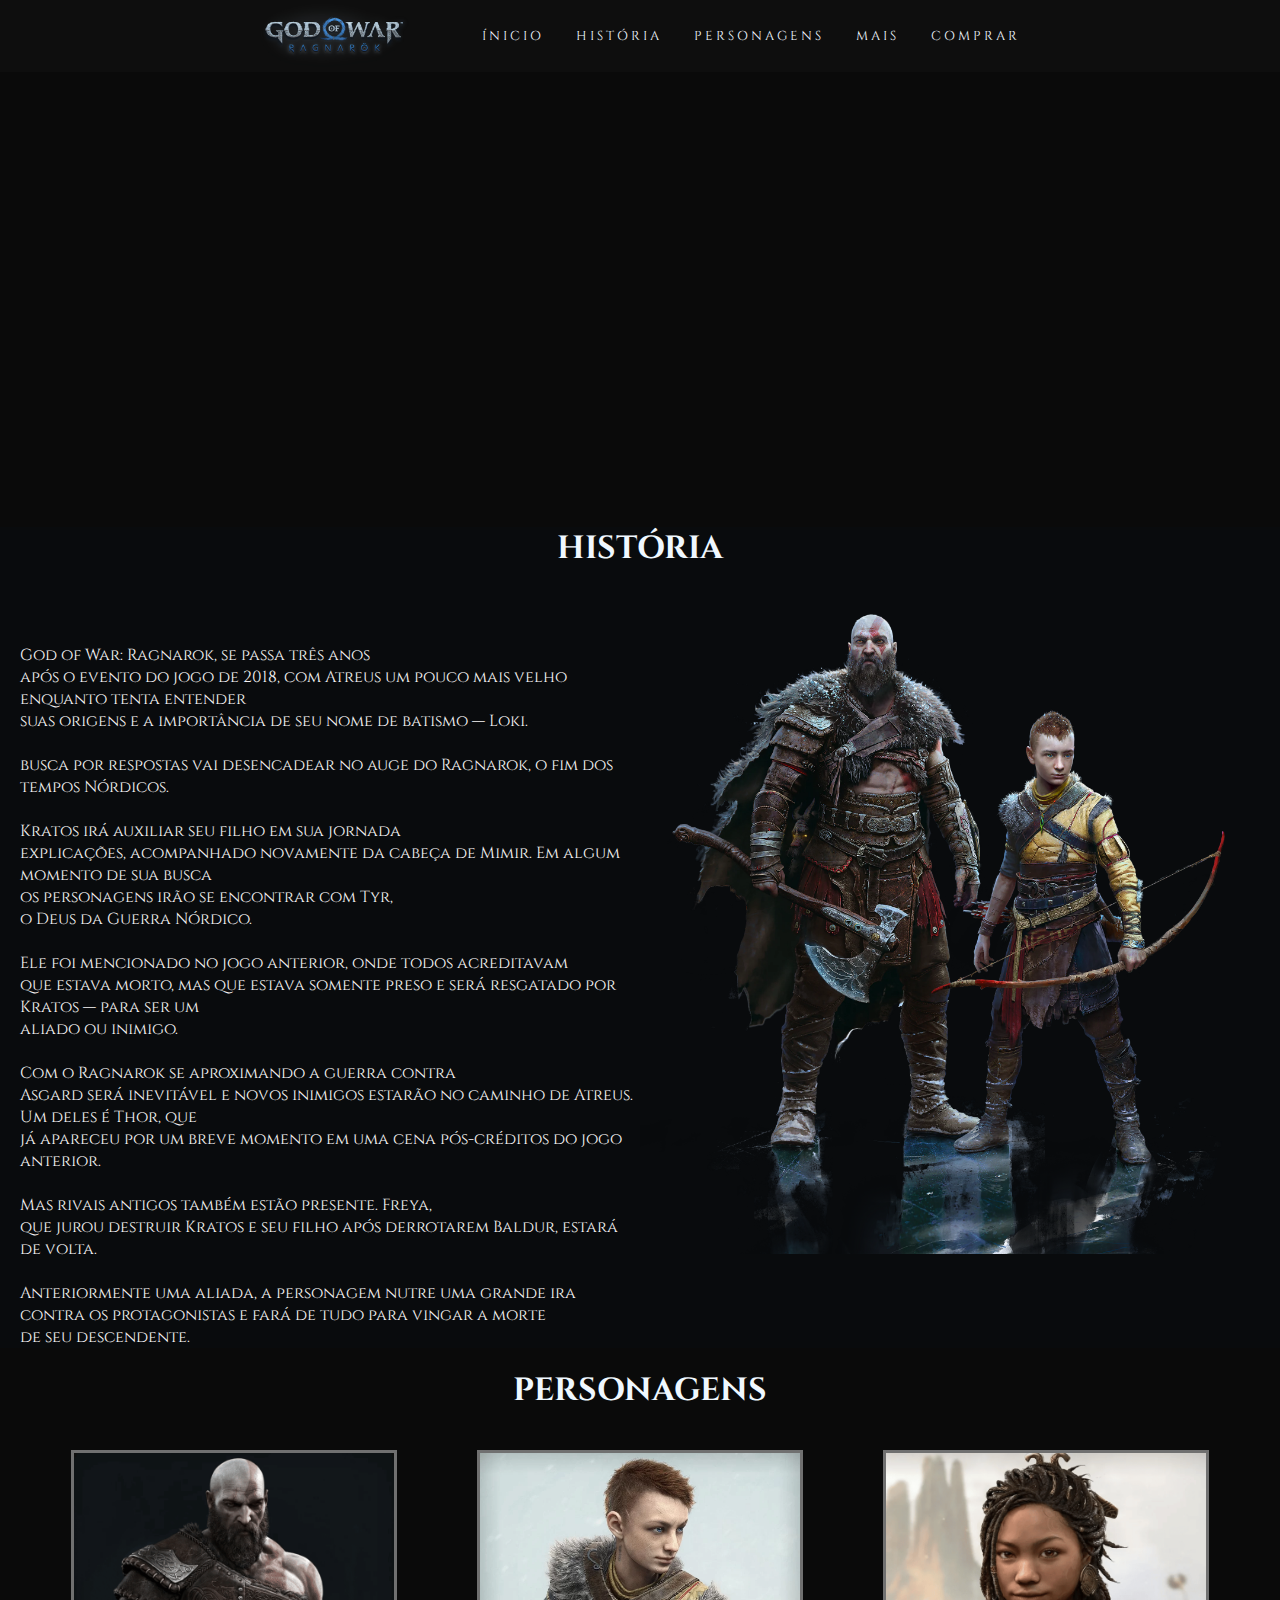
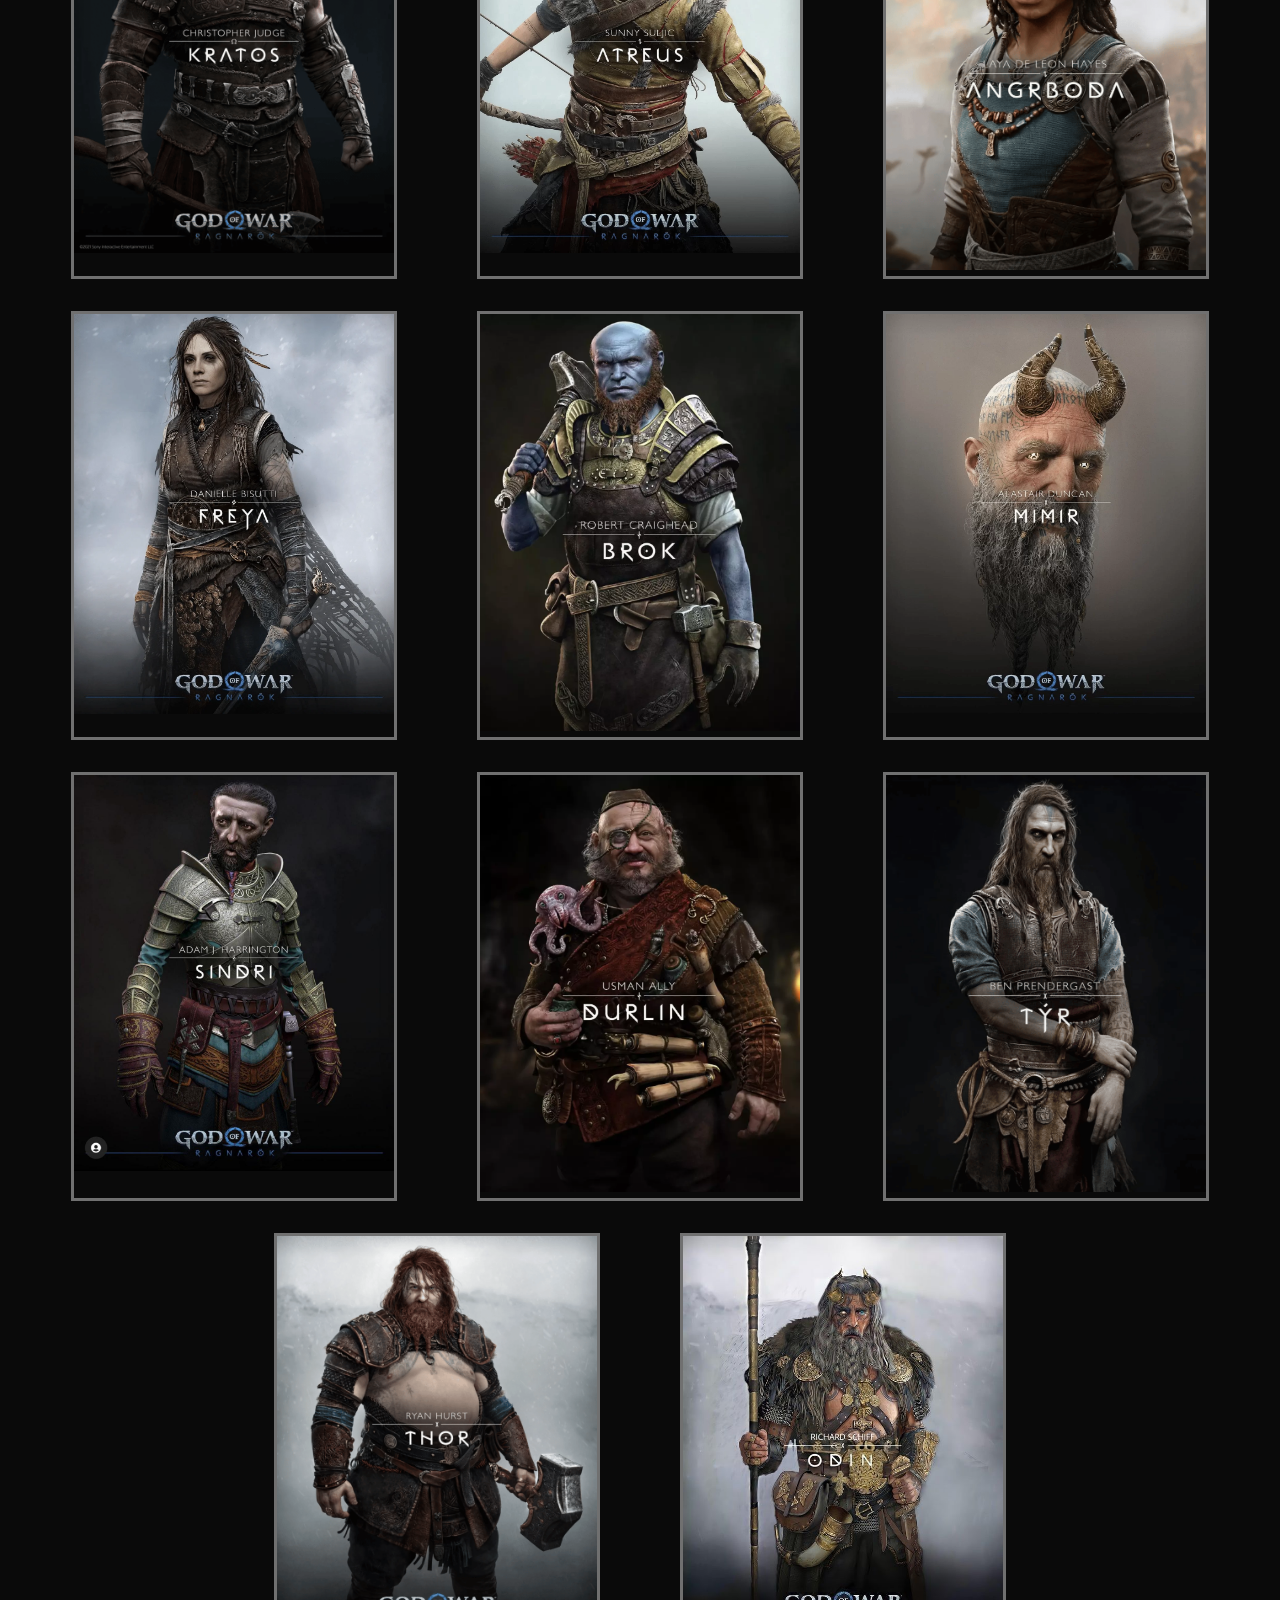
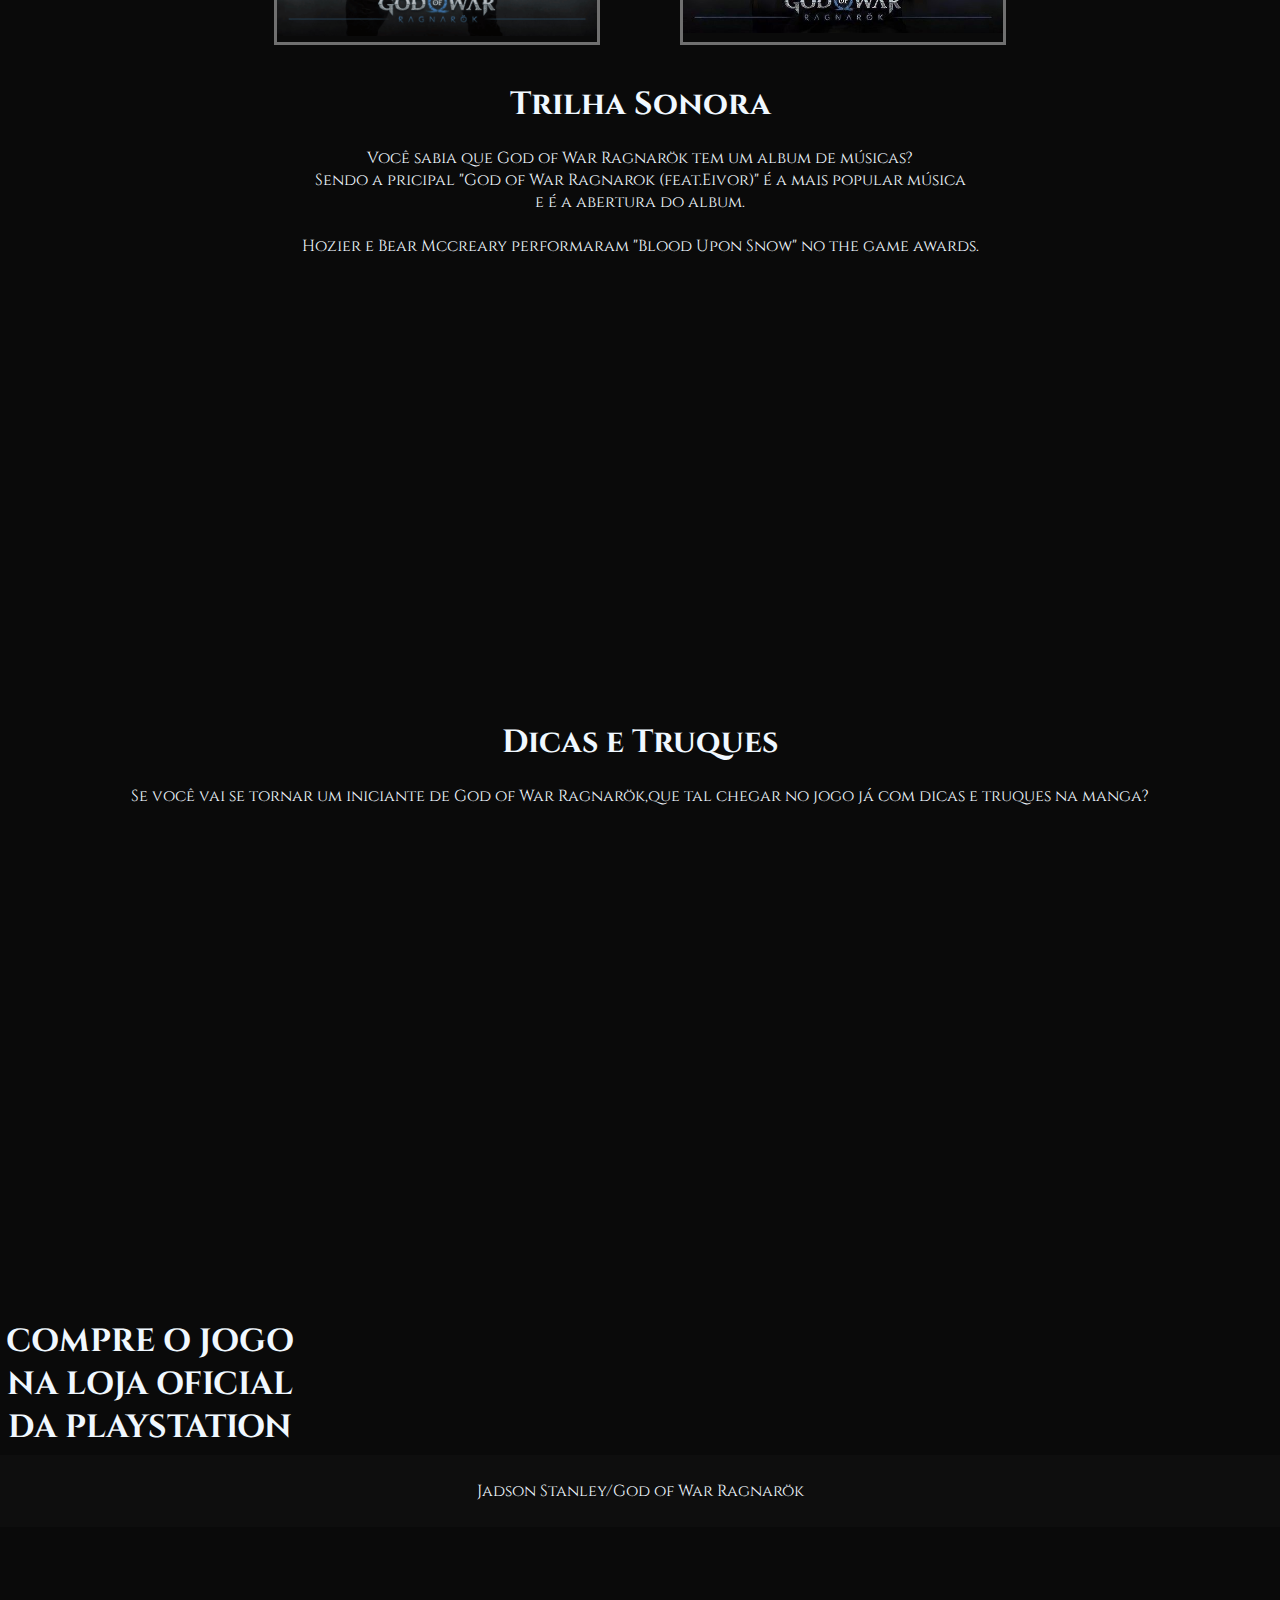
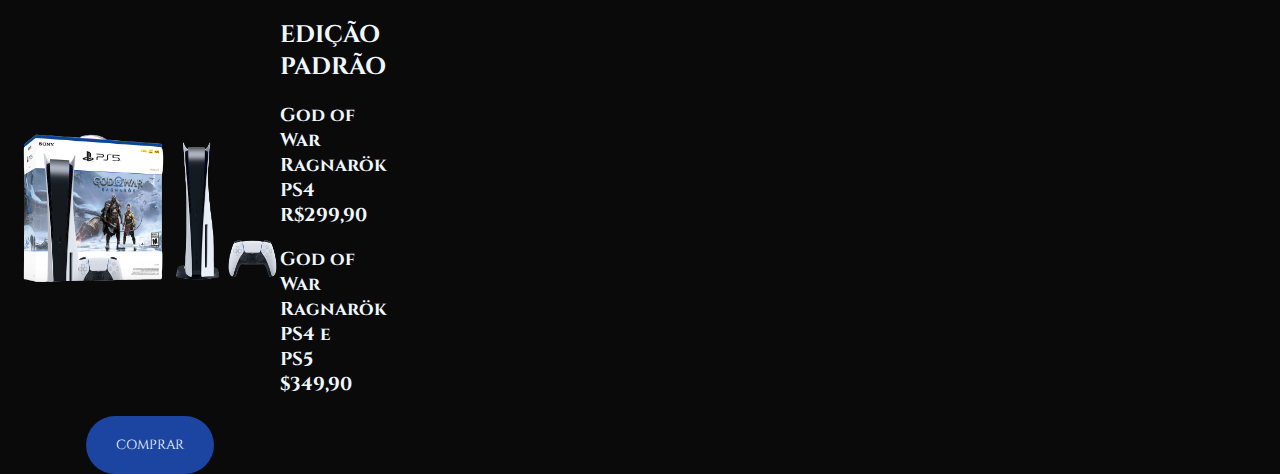
==== commit c0fb8724: "Add files via upload" ====
--- a/index.html
+++ b/index.html
@@ -76,13 +76,10 @@
             <!--HISTÓRIA-->
 
             <div class="hb">
-
+                
                 <h1 id="historia">HISTÓRIA</h1>
 
-
                 <br>
-
-
 
                 <img class="hpng" src="src/img/kratos e atreus.webp" width="50%">
 
@@ -145,8 +142,6 @@
                 </p>
 
             </div>
-
-            <div class="caixablur"></div>
 
             <!--PERSONAGENS-->
 
--- a/src/css/style.css
+++ b/src/css/style.css
@@ -20,7 +20,7 @@
     right: 0;
     width: 100vw;
     height: 50vh;
-    background:rgb(20, 20, 20);
+    background:rgb(14, 14, 14);
     flex-direction: column;
     align-items: center;
     justify-content: space-around;
@@ -57,6 +57,16 @@
     }
   }
 
+  .mobile-menu.active .line1{
+    transform: rotate(-45deg) translate(-8px, 8px);
+  }
+  .mobile-menu.active .line2{
+    opacity: 0;
+  }
+  .mobile-menu.active .line3{
+    transform: rotate(45deg) translate(-5px, -7px);
+  }
+
   .logo {
     height: 100px;
   }
@@ -229,7 +239,7 @@
 }
 
 body {
-  background: rgb(0, 0, 0);
+  background: rgb(10, 10, 10);
   margin: 0;
   padding: 0;
 }
@@ -253,7 +263,7 @@
 /*MENU*/
 
 header{
-  background-color: rgb(20, 20, 20);
+  background-color: rgb(14, 14, 14);
 }
 
 .logo{
@@ -266,13 +276,17 @@
   height: 8vh;
   position: fixed;
   width: 100%;
-  background-color: rgb(20, 20, 20);
+  background-color: rgb(14, 14, 14);
   z-index: 1;
 }
 
 .nav-list{
    list-style: none;
    display: flex;
+}
+
+.nav-link:hover{
+  color: rgb(6, 135, 255);
 }
 
 .nav-list li{
@@ -290,6 +304,7 @@
   height: 2px;
   background-color: rgb(0, 81, 255);
   margin: 8px;
+  transition: 0.3s;
 }
 
 
@@ -301,6 +316,10 @@
 }
 
 /*HISTORIA*/
+
+.hb{
+  background-color: rgba(0, 26, 65, 0.068);
+}
 
 .txth {
   color: rgb(247, 245, 245);
@@ -372,36 +391,6 @@
   align-items: center;
 }
 
-.caixavideos::before,
-.caixavideos::after {
-  content: '';
-  position: absolute;
-  width: calc(900px + 20px);
-  height: calc(420px + 20px);
-  background: linear-gradient(45deg,
-  rgb(73, 73, 190), rgb(77, 77, 202), rgb(73, 73, 230), rgb(43, 43, 218), rgb(15, 15, 148), rgb(5, 5, 114),
-  rgb(5, 5, 114), rgb(36, 36, 233), rgb(64, 64, 218), rgb(73, 73, 230), rgb(77, 77, 202), rgb(73, 73, 190));
-  z-index: -1;
-  background-size: 300%;
-  animation: AnimarBorda 7s linear alternate infinite;
-  max-width: 100%;
-
-}
-
-.caixavideos::after {
-  filter: blur(10px);
-}
-
-@keyframes AnimarBorda {
-  0% {
-    background-position: 0;
-  }
-
-  100% {
-    background-position: 300%;
-  }
-}
-
 /*COMPRAR*/
 
 .organizarcomprar {
@@ -445,7 +434,7 @@
   background-color: rgb(27, 69, 160);
   border-style: none;
   border-radius: 30px;
-  top: 60px;
+
 }
 
 .botaocomprar:hover {
